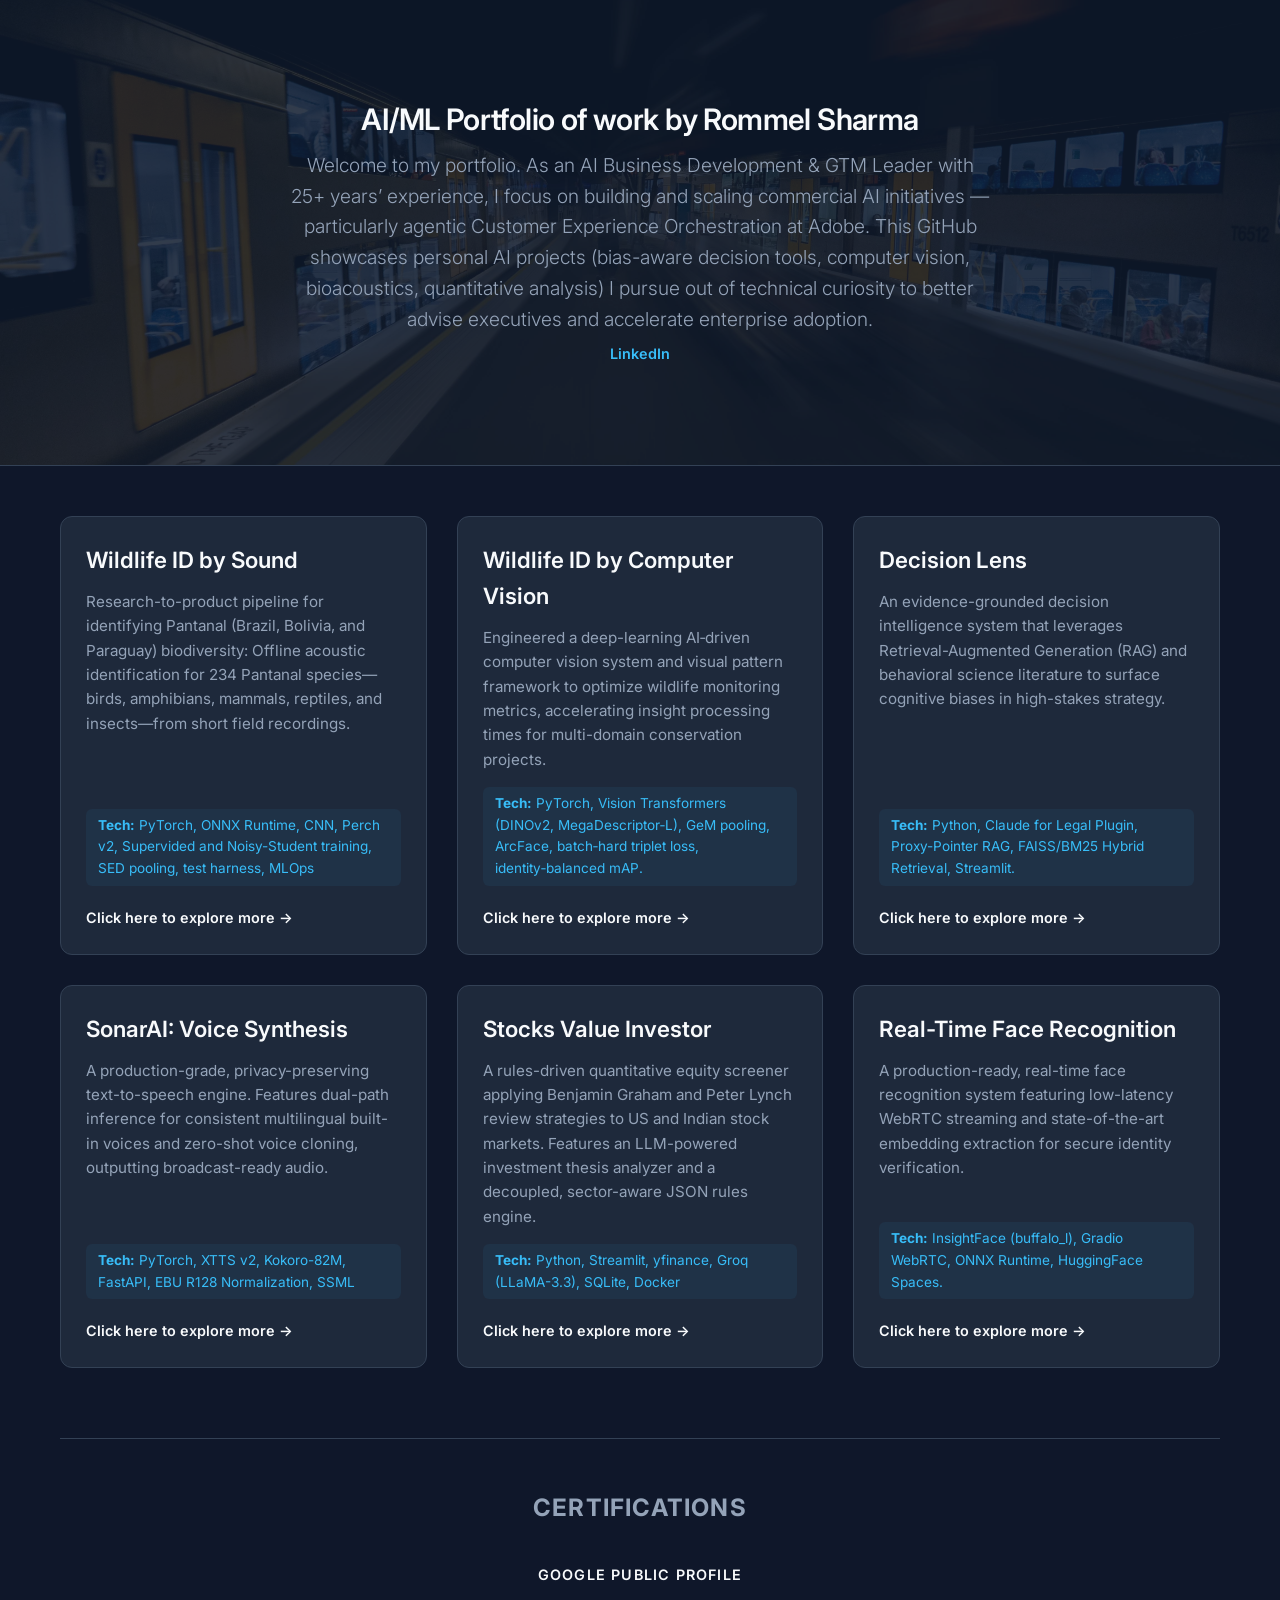
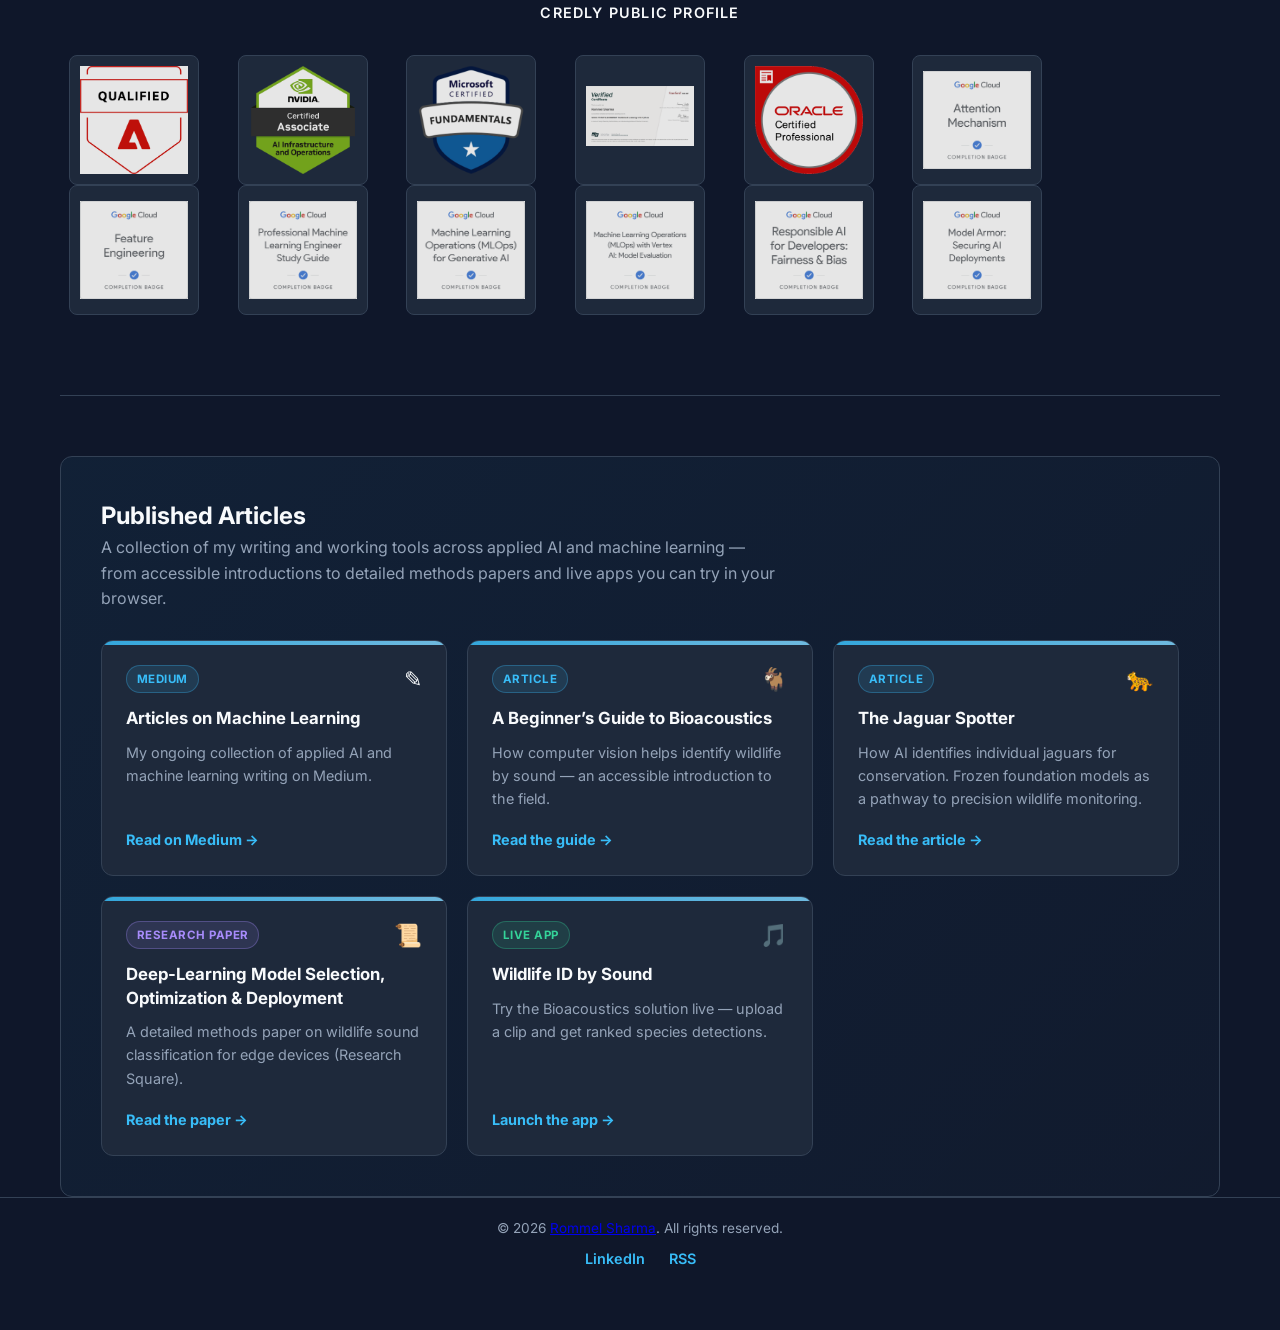
==== index.html @ f83085a7 "updated metadata" ====
<!DOCTYPE html>
<html lang="en">

<head>
    <meta charset="UTF-8">
    <meta name="viewport" content="width=device-width, initial-scale=1.0">
    <title>Rommel Sharma - Applied AI Portfolio</title>
    <link rel="stylesheet" href="css/style.css">
    <link href="https://fonts.googleapis.com/css2?family=Inter:wght@300;400;600;700&display=swap" rel="stylesheet">
    <meta name="description" content="Applied AI portfolio by Rommel Sharma — bio-acoustics, computer vision, voice synthesis, quantitative finance, and MLOps projects. Sydney, Australia.">
    <meta name="keywords" content="Rommel Sharma, Rommel Sharma Sydney, Machine Learning Leader APAC, Applied AI, Generative AI Portfolio, MLOps, Data Science Portfolio, Digital Marketing AI Sales">
    <meta name="author" content="Rommel Sharma">
    <meta name="geo.region" content="AU-NSW">
    <meta name="geo.placename" content="Sydney">
    <meta name="geo.position" content="-33.8688;151.2093">
    <meta name="ICBM" content="-33.8688, 151.2093">
    <link rel="canonical" href="https://rommelsharma.github.io/">
    <link rel="alternate" type="application/rss+xml" title="Rommel Sharma — Applied AI Articles" href="https://rommelsharma.github.io/feed.xml">
    <link rel="author" href="https://rommelsharma.github.io/">
    <link rel="sitemap" type="application/xml" title="Sitemap" href="https://rommelsharma.github.io/sitemap.xml">
    <meta property="og:title" content="Rommel Sharma — Applied AI Portfolio">
    <meta property="og:description" content="Technical articles and applied ML projects by Rommel Sharma — bio-acoustics, computer vision, voice synthesis, quantitative finance, and MLOps. Sydney, Australia.">
    <meta property="og:type" content="website">
    <meta property="og:url" content="https://rommelsharma.github.io/">
    <meta property="og:site_name" content="Rommel Sharma — Applied AI Portfolio">
    <meta property="og:image" content="https://rommelsharma.github.io/assets/images/train.jpg">
    <meta name="twitter:card" content="summary_large_image">
    <meta name="twitter:title" content="Rommel Sharma — Applied AI Portfolio">
    <meta name="twitter:description" content="Technical articles and applied ML projects by Rommel Sharma. Sydney, Australia.">
    <meta name="twitter:image" content="https://rommelsharma.github.io/assets/images/train.jpg">
    <script type="application/ld+json">
    {
        "@context": "https://schema.org",
        "@graph": [
            {
                "@type": "Person",
                "@id": "https://rommelsharma.github.io/#person",
                "name": "Rommel Sharma",
                "url": "https://rommelsharma.github.io/",
                "jobTitle": "Senior AI Leader & Enterprise Architect",
                "description": "Senior AI business development and go-to-market leader with 25+ years' experience, focused on building and scaling commercial AI initiatives — particularly agentic customer experience orchestration at Adobe.",
                "worksFor": {
                    "@type": "Organization",
                    "name": "Adobe",
                    "url": "https://www.adobe.com/"
                },
                "knowsAbout": [
                    "Applied Machine Learning",
                    "Generative AI",
                    "MLOps",
                    "Computer Vision",
                    "Bio-Acoustics",
                    "Voice Synthesis",
                    "Retrieval-Augmented Generation",
                    "Quantitative Finance"
                ],
                "address": {
                    "@type": "PostalAddress",
                    "addressLocality": "Sydney",
                    "addressRegion": "NSW",
                    "addressCountry": "Australia"
                },
                "sameAs": [
                    "https://www.linkedin.com/in/rommelsharma",
                    "https://github.com/rommelsharma",
                    "https://medium.com/@rommelsharma",
                    "https://orcid.org/0009-0005-6819-6219",
                    "https://www.skills.google/public_profiles/a8728b82-b98c-4e37-a9f4-f9b77782fb30"
                ]
            },
            {
                "@type": "WebSite",
                "@id": "https://rommelsharma.github.io/#website",
                "url": "https://rommelsharma.github.io/",
                "name": "Rommel Sharma — Applied AI Portfolio",
                "description": "Applied machine learning portfolio and technical articles by Rommel Sharma.",
                "author": { "@id": "https://rommelsharma.github.io/#person" },
                "publisher": { "@id": "https://rommelsharma.github.io/#person" }
            },
            {
                "@type": "CollectionPage",
                "@id": "https://rommelsharma.github.io/#webpage",
                "url": "https://rommelsharma.github.io/",
                "name": "Rommel Sharma — Applied AI Portfolio",
                "description": "Index of technical articles and projects authored by Rommel Sharma.",
                "author": { "@id": "https://rommelsharma.github.io/#person" },
                "about": { "@id": "https://rommelsharma.github.io/#person" },
                "mainEntity": { "@id": "https://rommelsharma.github.io/#person" },
                "isPartOf": { "@id": "https://rommelsharma.github.io/#website" },
                "hasPart": [
                    { "@type": "Article", "url": "https://rommelsharma.github.io/projects/bio-acoustics.html", "author": { "@id": "https://rommelsharma.github.io/#person" } },
                    { "@type": "Article", "url": "https://rommelsharma.github.io/projects/jaguar-identification.html", "author": { "@id": "https://rommelsharma.github.io/#person" } },
                    { "@type": "Article", "url": "https://rommelsharma.github.io/projects/decision-lens.html", "author": { "@id": "https://rommelsharma.github.io/#person" } },
                    { "@type": "Article", "url": "https://rommelsharma.github.io/projects/voice-synthesis.html", "author": { "@id": "https://rommelsharma.github.io/#person" } },
                    { "@type": "Article", "url": "https://rommelsharma.github.io/projects/market-analysis.html", "author": { "@id": "https://rommelsharma.github.io/#person" } },
                    { "@type": "Article", "url": "https://rommelsharma.github.io/projects/facial-recognition.html", "author": { "@id": "https://rommelsharma.github.io/#person" } }
                ]
            }
        ]
    }
    </script>
</head>

<body>
    <header class="hero">
        <div class="container">
            <h2 class="name">AI/ML Portfolio of work by Rommel Sharma</h2>
            <p class="tagline">Welcome to my portfolio. As an AI Business Development & GTM Leader with 25+ years’ experience, I focus on building and scaling commercial AI initiatives — particularly agentic Customer Experience Orchestration at Adobe. This GitHub showcases personal AI projects (bias-aware decision tools, computer vision, bioacoustics, quantitative analysis) I pursue out of technical curiosity to better advise executives and accelerate enterprise adoption.</p>
            <p class="author-links">
                <a href="https://www.linkedin.com/in/rommelsharma" rel="me">LinkedIn</a>
                <!-- <a href="feed.xml">RSS Feed</a> -->
            </p>
        </div>
    </header>
    <main class="container">
        <section class="project-grid">
            <div class="project-card">
                <div class="card-content">
                    <h2 class="project-title">Wildlife ID by Sound</h2>
                    <p class="project-description">
                        Research-to-product pipeline for identifying Pantanal (Brazil, Bolivia, and Paraguay) biodiversity:
                        Offline acoustic identification for 234 Pantanal species—birds, amphibians, mammals, reptiles, and insects—from short field recordings.
                    </p>
                    <p class="tech-stack">
                        <strong>Tech:</strong> PyTorch, ONNX Runtime, CNN, Perch v2, Supervided and Noisy-Student training, SED pooling, test harness, MLOps
                    </p>
                    <a href="projects/bio-acoustics.html" class="explore-link">
                        Click here to explore more →
                    </a>
                </div>
            </div>
            <div class="project-card">
                <div class="card-content">
                    <h2 class="project-title">Wildlife ID by Computer Vision</h2>
                    <p class="project-description">
                        Engineered a deep-learning AI‑driven computer vision system and visual pattern framework to optimize
                        wildlife monitoring metrics, accelerating insight processing times for multi-domain conservation
                        projects.
                    </p>
                    <p class="tech-stack">
                        <strong>Tech:</strong> PyTorch, Vision Transformers (DINOv2, MegaDescriptor‑L), GeM pooling,
                        ArcFace, batch‑hard triplet loss, identity‑balanced mAP.
                    </p>
                    <a href="projects/jaguar-identification.html" class="explore-link">
                        Click here to explore more →
                    </a>
                </div>
            </div>
            <div class="project-card">
                <div class="card-content">
                    <h2 class="project-title">Decision Lens</h2>
                    <p class="project-description">
                        An evidence-grounded decision intelligence system that leverages Retrieval-Augmented Generation
                        (RAG) and behavioral science literature to surface cognitive biases in high-stakes strategy.
                    </p>
                    <p class="tech-stack">
                        <strong>Tech:</strong> Python, Claude for Legal Plugin, Proxy-Pointer RAG, FAISS/BM25 Hybrid
                        Retrieval, Streamlit.
                    </p>
                    <a href="projects/decision-lens.html" class="explore-link">
                        Click here to explore more →
                    </a>
                </div>
            </div>
            <div class="project-card">
                <div class="card-content">
                    <h2 class="project-title">SonarAI: Voice Synthesis</h2>
                    <p class="project-description">
                        A production-grade, privacy-preserving text-to-speech engine. Features dual-path inference for
                        consistent multilingual built-in voices and zero-shot voice cloning, outputting broadcast-ready
                        audio.
                    </p>
                    <p class="tech-stack">
                        <strong>Tech:</strong> PyTorch, XTTS v2, Kokoro-82M, FastAPI, EBU R128 Normalization, SSML
                    </p>
                    <a href="projects/voice-synthesis.html" class="explore-link">
                        Click here to explore more →
                    </a>
                </div>
            </div>
            <div class="project-card">
                <div class="card-content">
                    <h2 class="project-title">Stocks Value Investor</h2>
                    <p class="project-description">
                        A rules-driven quantitative equity screener applying Benjamin Graham and Peter Lynch review
                        strategies to US and Indian stock markets. Features an LLM-powered investment thesis analyzer and a
                        decoupled, sector-aware JSON rules engine.
                    </p>
                    <p class="tech-stack">
                        <strong>Tech:</strong> Python, Streamlit, yfinance, Groq (LLaMA-3.3), SQLite, Docker
                    </p>
                    <a href="projects/market-analysis.html" class="explore-link">
                        Click here to explore more →
                    </a>
                </div>
            </div>
            <div class="project-card">
                <div class="card-content">
                    <h2 class="project-title">Real-Time Face Recognition</h2>
                    <p class="project-description">
                        A production-ready, real-time face recognition system featuring low-latency WebRTC streaming and
                        state-of-the-art embedding extraction for secure identity verification.
                    </p>
                    <p class="tech-stack">
                        <strong>Tech:</strong> InsightFace (buffalo_l), Gradio WebRTC, ONNX Runtime, HuggingFace Spaces.
                    </p>
                    <a href="projects/facial-recognition.html" class="explore-link">Click here to explore more →</a>
                </div>
            </div>
        </section>
        <hr class="section-divider">
        <section class="certifications-section">
            <h3 class="section-title">Certifications</h3>
            <div class="section-title">
                <div>
                    <a href="https://www.skills.google/public_profiles/a8728b82-b98c-4e37-a9f4-f9b77782fb30" class="explore-link" target="_blank" rel="noopener noreferrer">Google Public Profile</a>
                </div>
                <div>
                    <a href="https://www.skills.google/public_profiles/a8728b82-b98c-4e37-a9f4-f9b77782fb30" class="explore-link" target="_blank" rel="noopener noreferrer">Credly Public Profile</a>
                </div>
            </div>
            <div class="cert-grid">
                <div class="cert-box"><img src="assets/images/cert-logo7.png" alt="Adobe Qualified – Adobe Experience Platform"></div>
                <div class="cert-box"><img src="assets/images/cert-logo8.png" alt="NVIDIA-Certified Associate: AI Infrastructure and Operations"></div>
                <div class="cert-box"><img src="assets/images/cert-logo9.png" alt="Microsoft Certified: Azure Fundamentals">
                </div>
                <div class="cert-box"><a href="https://courses.edx.org/certificates/b168a3cf5d054422b0c7f30a3d06c0b8" target="_blank" rel="noopener noreferrer"><img src="assets/images/cert-logo10.png" alt="Statistical Learning with Python"></a>
                </div>
                <div class="cert-box"><img src="assets/images/cert-logo11.png" alt="Oracle Certified Professional, Java SE 6 Programmer"></div>
                <div class="cert-box"><img src="assets/images/cert-logo12.png" alt="Attention Mechanism"></div>
            </div>
            <div class="cert-grid">
                <div class="cert-box"><img src="assets/images/cert-logo1.png" alt="Google Cloud Feature Engineering"></div>
                <div class="cert-box"><img src="assets/images/cert-logo2.png" alt="Professional Machine Learning Engineer">
                </div>
                <div class="cert-box"><img src="assets/images/cert-logo3.png" alt="MLOps For Generative AI"></div>
                <div class="cert-box"><img src="assets/images/cert-logo4.png" alt="Machine Learning Operations (MLOps) with Vertex AI: Model Evaluation"></div>
                <div class="cert-box"><img src="assets/images/cert-logo5.png" alt="Responsible AI for Developers: Fairness & Bias"></div>
                <div class="cert-box"><img src="assets/images/cert-logo6.png" alt="Model Armor: Securing AI Deployments">
                </div>
            </div>
        </section>
        <hr class="section-divider">
        <section class="publications-section">
            <h2>Published Articles</h2>
            <p class="publications-intro">
                A collection of my writing and working tools across applied AI and machine learning — from accessible
                introductions to detailed methods papers and live apps you can try in your browser.
            </p>
            <div class="publications-grid">
                <a href="https://medium.com/@rommelsharma" class="pub-card" target="_blank" rel="noopener noreferrer">
                    <div class="pub-card-top">
                        <span class="pub-badge">Medium</span>
                        <span class="pub-icon" aria-hidden="true">&#9998;</span>
                    </div>
                    <h3>Articles on Machine Learning</h3>
                    <p>My ongoing collection of applied AI and machine learning writing on Medium.</p>
                    <span class="pub-link">Read on Medium &rarr;</span>
                </a>
                <a href="https://medium.com/@rommelsharma/a-beginners-guide-to-bioacoustics-how-computer-vision-helps-identify-wildlife-by-sound-c517983547d4" class="pub-card" target="_blank" rel="noopener noreferrer">
                    <div class="pub-card-top">
                        <span class="pub-badge">Article</span>
                        <span class="pub-icon" aria-hidden="true">&#128016;</span>
                    </div>
                    <h3>A Beginner&rsquo;s Guide to Bioacoustics</h3>
                    <p>How computer vision helps identify wildlife by sound — an accessible introduction to the field.</p>
                    <span class="pub-link">Read the guide &rarr;</span>
                </a>
                <a href="https://medium.com/ai-in-plain-english/the-jaguar-spotter-how-ai-tells-one-big-cat-from-another-2764d19ddd5a" class="pub-card" target="_blank" rel="noopener noreferrer">
                    <div class="pub-card-top">
                        <span class="pub-badge">Article</span>
                        <span class="pub-icon" aria-hidden="true">🐆</span>
                    </div>
                    <h3>The Jaguar Spotter</h3>
                    <p>How AI identifies individual jaguars for conservation. Frozen foundation models as a pathway to precision wildlife monitoring.</p>
                    <span class="pub-link">Read the article &rarr;</span>
                </a>
                <a href="https://www.researchsquare.com/article/rs-10188304/v1" class="pub-card" target="_blank" rel="noopener noreferrer">
                    <div class="pub-card-top">
                        <span class="pub-badge pub-badge-paper">Research Paper</span>
                        <span class="pub-icon" aria-hidden="true">&#128220;</span>
                    </div>
                    <h3>Deep-Learning Model Selection, Optimization &amp; Deployment</h3>
                    <p>A detailed methods paper on wildlife sound classification for edge devices (Research Square).</p>
                    <span class="pub-link">Read the paper &rarr;</span>
                </a>
                <a href="https://huggingface.co/spaces/rommelsharma/wildlife-id-by-sound" class="pub-card" target="_blank" rel="noopener noreferrer">
                    <div class="pub-card-top">
                        <span class="pub-badge pub-badge-app">Live App</span>
                        <span class="pub-icon" aria-hidden="true">&#127925;</span>
                    </div>
                    <h3>Wildlife ID by Sound</h3>
                    <p>Try the Bioacoustics solution live — upload a clip and get ranked species detections.</p>
                    <span class="pub-link">Launch the app &rarr;</span>
                </a>
            </div>
        </section>
    </main>
    <footer>
        <p>&copy; 2026 <a href="https://rommelsharma.github.io/">Rommel Sharma</a>. All rights reserved.</p>
        <p class="author-links">
            <a href="https://www.linkedin.com/in/rommelsharma" rel="me">LinkedIn</a>
            <a href="feed.xml">RSS</a>
        </p>
    </footer>
</body>

</html>
---- css/style.css ----
:root {
    --bg-color: #0f172a;
    --card-bg: #1e293b;
    --text-main: #f8fafc;
    --text-muted: #94a3b8;
    --accent: #38bdf8;
    --accent-hover: #7dd3fc;
    --border-color: #334155;
}

* {
    box-sizing: border-box;
    margin: 0;
    padding: 0;
}

body {
    background-color: var(--bg-color);
    color: var(--text-main);
    font-family: 'Inter', sans-serif;
    line-height: 1.6;
    padding-bottom: 40px;
}

.container {
    max-width: 1200px;
    margin: 0 auto;
    padding: 0 20px;
}

/* Hero Header */
.hero {
    position: relative;
    padding: 100px 0; /* Adjust height as needed */
    text-align: center;
    border-bottom: 1px solid var(--border-color);
    
    /* Background Image Setup */
    background-image: url('../assets/images/train.jpg'); /* Ensure correct path */
    background-size: cover;
    background-position: center;
    background-repeat: no-repeat;
}

/* Dark Overlay Layer for Text Readability */
.hero::before {
    content: "";
    position: absolute;
    top: 0;
    left: 0;
    width: 100%;
    height: 100%;
    background: rgba(15, 27, 45, 0.85); /* Dark shade with 85% opacity */
    z-index: 1;
}

/* Ensure container text stays on top of the overlay */
.hero .container {
    position: relative;
    z-index: 2;
}

.hero .name {
    font-size: 1.85rem;
    font-weight: 600;
    letter-spacing: -0.02em;
    line-height: 1.35;
    max-width: 720px;
    margin: 0 auto 10px;
    color: var(--text-main);
}

.hero .tagline {
    font-size: 1.2rem;
    color: var(--text-muted);
    max-width: 700px;
    margin: 0 auto;
    font-weight: 300;
}



/* Project Page Hero */
.project-hero {
    position: relative;
    padding: 80px 0;
    text-align: center;
    border-bottom: 1px solid var(--border-color);
    background-size: cover;
    background-position: center;
    background-repeat: no-repeat;
    /* We will inject the unique image via inline style on each page */
}

/* Dark Overlay for Readability */
.project-hero::before {
    content: "";
    position: absolute;
    top: 0;
    left: 0;
    width: 100%;
    height: 100%;
    background: rgba(15, 23, 42, 0.85); 
    z-index: 1;
}

.project-hero .container {
    position: relative;
    z-index: 2;
}

.project-hero .project-hero-centered,
.hero .project-hero-centered {
    text-align: center;
}

.project-hero .project-hero-centered .meta-strip,
.project-hero .project-hero-centered .tech-pill-box,
.hero .project-hero-centered .meta-strip,
.hero .project-hero-centered .tech-pill-box {
    justify-content: center;
}

/* Project Detail Pages */
.article-body {
    max-width: 850px;
    margin: 40px auto;
    padding: 0 20px;
    color: var(--text-main);
}

.project-hero h1,
.hero h1:not(.name) {
    font-size: 2.4rem;
    font-weight: 700;
    margin-bottom: 10px;
    color: var(--text-main);
    letter-spacing: -0.03em;
    line-height: 1.2;
}

.article-body h2 {
    font-size: 1.5rem;
    color: var(--accent);
    margin-top: 40px;
    margin-bottom: 15px;
    border-bottom: 1px solid var(--border-color);
    padding-bottom: 8px;
}

.article-body h3 {
    font-size: 1.15rem;
    color: var(--text-main);
    margin-top: 25px;
    margin-bottom: 10px;
}

.article-body p {
    color: var(--text-muted);
    margin-bottom: 20px;
    font-size: 1.05rem;
    line-height: 1.7;
}

.article-body ul,
.article-body ol {
    margin-left: 20px;
    margin-bottom: 20px;
    color: var(--text-muted);
}

.article-body li {
    margin-bottom: 8px;
    font-size: 1rem;
    line-height: 1.6;
}

.article-body code {
    background: rgba(255, 255, 255, 0.08);
    padding: 2px 6px;
    border-radius: 4px;
    font-family: monospace;
    font-size: 0.9rem;
    color: #f43f5e;
}

.back-btn {
    color: var(--accent);
    text-decoration: none;
    font-weight: 600;
    display: inline-flex;
    align-items: center;
    margin-bottom: 30px;
}

.back-btn:hover {
    color: var(--accent-hover);
    text-decoration: underline;
}

.meta-strip {
    display: flex;
    flex-wrap: wrap;
    gap: 15px;
    margin-bottom: 30px;
    font-size: 0.85rem;
    color: var(--text-muted);
    border-bottom: 1px solid var(--border-color);
    padding-bottom: 15px;
}

.meta-item strong {
    color: var(--text-main);
}

.tech-pill-box {
    display: flex;
    flex-wrap: wrap;
    gap: 8px;
    margin-top: 10px;
    margin-bottom: 25px;
}

.tech-pill {
    background: rgba(56, 189, 248, 0.1);
    border: 1px solid rgba(56, 189, 248, 0.2);
    color: var(--accent);
    padding: 4px 12px;
    border-radius: 20px;
    font-size: 0.8rem;
    font-weight: 600;
}

.highlight-box {
    background: var(--card-bg);
    border-left: 4px solid var(--accent);
    padding: 20px;
    border-radius: 0 8px 8px 0;
    margin: 25px 0;
}

.highlight-box p {
    margin-bottom: 0;
    font-size: 0.95rem;
}

.lesson-summary p {
    color: var(--text-main);
    font-size: 1rem;
    line-height: 1.75;
}

.lesson-list {
    list-style: none;
    margin-left: 0;
    counter-reset: lesson-counter;
}

.lesson-list > li {
    counter-increment: lesson-counter;
    background: rgba(30, 41, 59, 0.65);
    border: 1px solid var(--border-color);
    border-radius: 12px;
    padding: 20px 22px 18px 64px;
    margin-bottom: 18px;
    position: relative;
}

.lesson-list > li::before {
    content: counter(lesson-counter);
    position: absolute;
    left: 20px;
    top: 20px;
    width: 30px;
    height: 30px;
    border-radius: 999px;
    background: rgba(56, 189, 248, 0.12);
    border: 1px solid rgba(56, 189, 248, 0.3);
    color: var(--accent);
    display: flex;
    align-items: center;
    justify-content: center;
    font-weight: 700;
    font-size: 0.9rem;
}

.lesson-list h3,
.concept-card h3 {
    color: var(--text-main);
    font-size: 1.08rem;
    font-weight: 700;
    margin: 0 0 8px;
}

.lesson-list p,
.concept-card p,
.concept-card li {
    color: var(--text-muted);
    font-size: 0.98rem;
    line-height: 1.7;
}

.lesson-list p,
.concept-card p {
    margin-bottom: 0;
}

.section-intro {
    margin-bottom: 20px;
}

.concept-grid {
    display: grid;
    grid-template-columns: 1fr;
    gap: 18px;
}

.concept-card {
    background: rgba(30, 41, 59, 0.65);
    border: 1px solid var(--border-color);
    border-radius: 12px;
    padding: 20px 22px;
}

.concept-card ul,
.concept-card ol {
    margin: 12px 0 12px 22px;
}

.concept-card li {
    margin-bottom: 8px;
    padding-left: 2px;
}

.concept-card strong {
    color: var(--text-main);
}

.concept-card .analogy {
    margin-top: 14px;
    padding-left: 14px;
    border-left: 3px solid var(--accent);
    color: var(--text-main);
}

.example-tag {
    background: #334155;
    color: #f8fafc;
    font-size: 0.75rem;
    font-weight: 700;
    padding: 2px 6px;
    border-radius: 4px;
    text-transform: uppercase;
    margin-right: 5px;
    vertical-align: middle;
}

.regulatory-box {
    background: rgba(244, 63, 94, 0.05);
    border-left: 4px solid #f43f5e;
    padding: 20px;
    border-radius: 0 8px 8px 0;
    margin: 25px 0;
}

.regulatory-box p {
    margin-bottom: 0;
    font-size: 0.95rem;
    color: #fecdd3;
}


/* Project Cards Layout */
.project-grid {
    display: grid;
    grid-template-columns: repeat(auto-fit, minmax(350px, 1fr));
    gap: 30px;
    padding: 50px 0;
}

.project-card {
    background-color: var(--card-bg);
    border: 1px solid var(--border-color);
    border-radius: 12px;
    overflow: hidden;
    transition: transform 0.2s ease, box-shadow 0.2s ease;
    display: flex;
    flex-direction: column;
}

.project-card:hover {
    transform: translateY(-4px);
    box-shadow: 0 10px 20px rgba(0, 0, 0, 0.3);
    border-color: var(--accent);
}

.card-content {
    padding: 25px;
    display: flex;
    flex-direction: column;
    height: 100%;
}

.project-title {
    font-size: 1.4rem;
    margin-bottom: 12px;
    font-weight: 600;
}

.project-description {
    color: var(--text-muted);
    font-size: 0.95rem;
    margin-bottom: 15px;
    flex-grow: 1;
}

.project-image {
    max-width: 100%;
    height: auto;
    display: block;
    margin: 1.5rem 0;
}

.tech-stack {
    font-size: 0.85rem;
    color: var(--accent);
    margin-bottom: 20px;
    background-color: rgba(56, 189, 248, 0.06);
    padding: 6px 12px;
    border-radius: 6px;
    display: inline-block;
}

.explore-link {
    color: var(--text-main);
    text-decoration: none;
    font-weight: 600;
    font-size: 0.9rem;
    transition: color 0.2s;
    margin-top: auto;
}

.explore-link:hover {
    color: var(--accent-hover);
    text-decoration: underline;
}

/* Dividers */
.section-divider {
    border: 0;
    height: 1px;
    background: var(--border-color);
    margin: 20px 0 50px 0;
}

/* Certifications Layout */
.certifications-section {
    padding-bottom: 60px;
}

.section-title {
    font-size: 1.5rem;
    margin-bottom: 25px;
    text-align: center;
    text-transform: uppercase;
    letter-spacing: 0.05em;
    color: var(--text-muted);
}

.cert-grid {
    display: grid;
    grid-template-columns: repeat(auto-fill, minmax(130px, 1fr));
    gap: 20px;
    justify-items: center;
}

.cert-box {
    background-color: var(--card-bg);
    border: 1px solid var(--border-color);
    width: 130px;
    height: 130px;
    border-radius: 8px;
    display: flex;
    align-items: center;
    justify-content: center;
    padding: 10px;
}

.cert-box img {
    max-width: 100%;
    max-height: 100%;
    object-fit: contain;
    filter: grayscale(20%) brightness(90%);
}

footer {
    text-align: center;
    padding: 20px;
    color: var(--text-muted);
    font-size: 0.85rem;
    border-top: 1px solid var(--border-color);
}

/* Model Card tables (project pages) */
.model-card-section {
    margin: 2rem 0;
}

.model-card-section h3 {
    font-size: 1.15rem;
    margin: 1.75rem 0 0.75rem;
    color: var(--text-main);
}

.model-card-note {
    color: var(--text-muted);
    font-size: 0.9rem;
    margin-top: 0.75rem;
}

.table-wrap {
    overflow-x: auto;
    margin: 0.75rem 0 1.25rem;
    border: 1px solid var(--border-color);
    border-radius: 8px;
    background: var(--card-bg);
}

.model-card-table {
    width: 100%;
    border-collapse: collapse;
    font-size: 0.9rem;
}

.model-card-table th,
.model-card-table td {
    padding: 0.65rem 0.85rem;
    text-align: left;
    border-bottom: 1px solid var(--border-color);
    vertical-align: top;
}

.model-card-table th {
    background: rgba(56, 189, 248, 0.08);
    color: var(--text-main);
    font-weight: 600;
    white-space: nowrap;
}

.model-card-table tbody tr:last-child td {
    border-bottom: none;
}

.model-card-table td:nth-child(n+3) {
    font-variant-numeric: tabular-nums;
}

.model-card-table code {
    font-size: 0.82em;
}

.champion-callout {
    background: rgba(56, 189, 248, 0.08);
    border: 1px solid rgba(56, 189, 248, 0.25);
    border-radius: 12px;
    padding: 22px 24px;
    margin: 24px 0;
}

.champion-callout h3 {
    margin-top: 0;
    color: var(--accent);
    font-size: 1.15rem;
}

.champion-callout p:last-child {
    margin-bottom: 0;
}

.champion-callout strong {
    color: var(--text-main);
}

.lesson-accent {
    border-left-color: #e07b39;
}

.lesson-accent h3 {
    color: #e07b39;
    margin-top: 0;
}

.lesson-accent ol {
    margin: 0.8rem 0 0 1.2rem;
    padding: 0;
    line-height: 1.9;
}

.connect-section {
    margin-top: 60px;
    padding: 40px;
    background-color: var(--card-bg);
    border-radius: 12px;
    border: 1px solid var(--border-color);
}

.btn-primary {
    display: inline-block;
    background-color: var(--accent);
    color: var(--bg-color);
    padding: 12px 24px;
    border-radius: 6px;
    text-decoration: none;
    font-weight: 700;
    margin-top: 10px;
}

.btn-primary:hover {
    background-color: var(--accent-hover);
    color: var(--bg-color);
}

.article-footer {
    margin-top: 60px;
    padding: 20px;
    text-align: center;
    color: var(--text-muted);
    font-size: 0.9rem;
    border-top: 1px solid var(--border-color);
}

.pipeline-list {
    margin-left: 20px;
    color: var(--text-muted);
}

.pipeline-list li {
    margin-bottom: 10px;
    line-height: 1.65;
}

.author-links {
    text-align: center;
    margin-top: 8px;
    font-size: 0.9rem;
    color: var(--text-muted);
}

.author-links a {
    color: var(--accent);
    text-decoration: none;
    font-weight: 600;
    margin: 0 10px;
}

.author-links a:hover {
    text-decoration: underline;
}

/* Published Articles */
.publications-section {
    margin-top: 60px;
    padding: 40px;
    background: linear-gradient(135deg, rgba(56, 189, 248, 0.06), rgba(125, 211, 252, 0.02));
    border: 1px solid var(--border-color);
    border-radius: 12px;
}

.publications-section h2 {
    margin-top: 0;
}

.publications-intro {
    color: var(--text-muted);
    margin-bottom: 28px;
    max-width: 68ch;
}

.publications-grid {
    display: grid;
    grid-template-columns: repeat(auto-fit, minmax(280px, 1fr));
    gap: 20px;
}

.pub-card {
    position: relative;
    display: flex;
    flex-direction: column;
    background-color: var(--card-bg);
    border: 1px solid var(--border-color);
    border-radius: 12px;
    padding: 24px;
    text-decoration: none;
    color: var(--text-main);
    transition: transform 0.2s ease, border-color 0.2s ease, box-shadow 0.2s ease;
    overflow: hidden;
}

.pub-card::before {
    content: "";
    position: absolute;
    top: 0;
    left: 0;
    width: 100%;
    height: 4px;
    background: linear-gradient(90deg, var(--accent), var(--accent-hover));
    opacity: 0.85;
}

.pub-card:hover {
    transform: translateY(-4px);
    border-color: var(--accent);
    box-shadow: 0 12px 30px rgba(2, 8, 23, 0.55);
}

.pub-card-top {
    display: flex;
    align-items: center;
    justify-content: space-between;
    gap: 12px;
    margin-bottom: 14px;
}

.pub-badge {
    display: inline-block;
    font-size: 0.72rem;
    font-weight: 700;
    letter-spacing: 0.04em;
    text-transform: uppercase;
    padding: 4px 10px;
    border-radius: 999px;
    background: rgba(56, 189, 248, 0.12);
    color: var(--accent);
    border: 1px solid rgba(56, 189, 248, 0.3);
}

.pub-badge.pub-badge-app {
    background: rgba(52, 211, 153, 0.12);
    color: #34d399;
    border-color: rgba(52, 211, 153, 0.3);
}

.pub-badge.pub-badge-paper {
    background: rgba(167, 139, 250, 0.12);
    color: #a78bfa;
    border-color: rgba(167, 139, 250, 0.3);
}

.pub-icon {
    font-size: 1.4rem;
    line-height: 1;
    flex-shrink: 0;
}

.pub-card h3 {
    font-size: 1.05rem;
    line-height: 1.4;
    margin: 0 0 10px;
    color: var(--text-main);
}

.pub-card p {
    font-size: 0.9rem;
    color: var(--text-muted);
    margin: 0 0 18px;
    flex-grow: 1;
}

.pub-card .pub-link {
    font-size: 0.9rem;
    font-weight: 700;
    color: var(--accent);
}

.pub-card:hover .pub-link {
    color: var(--accent-hover);
}
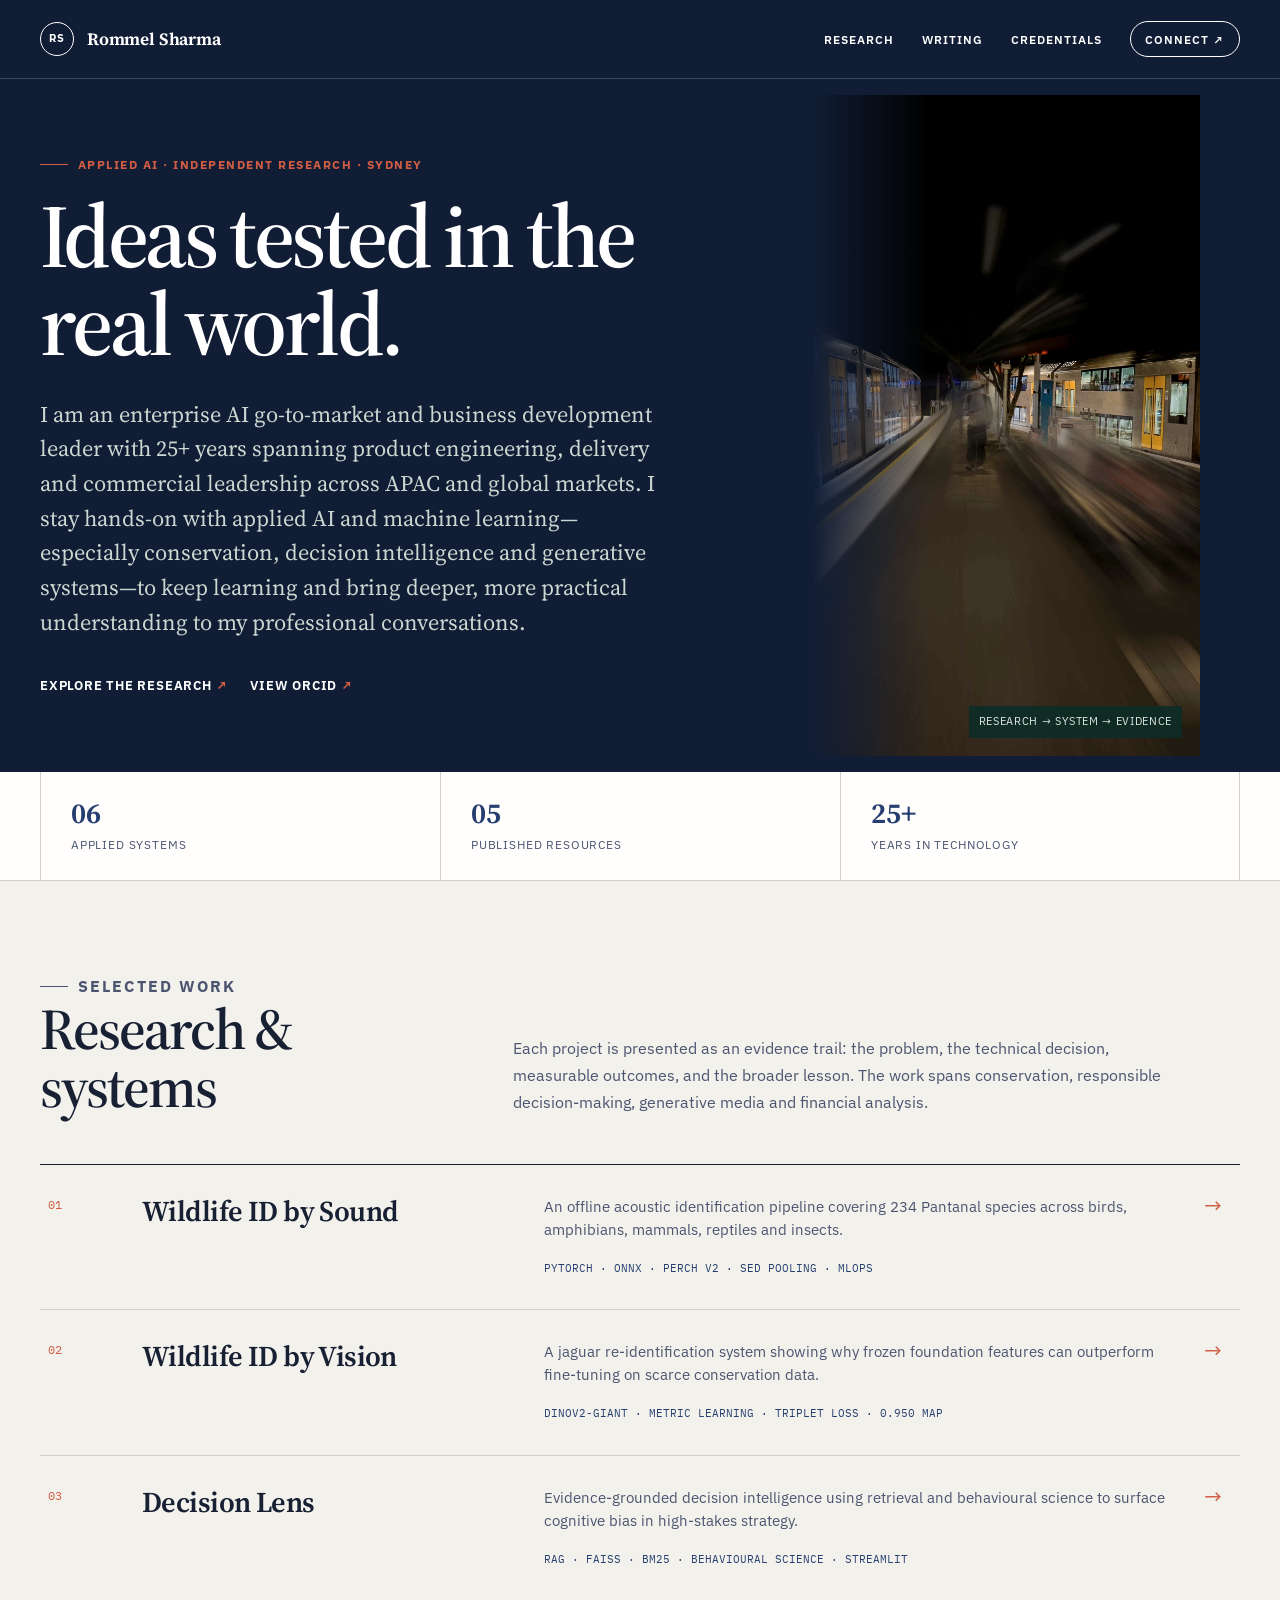
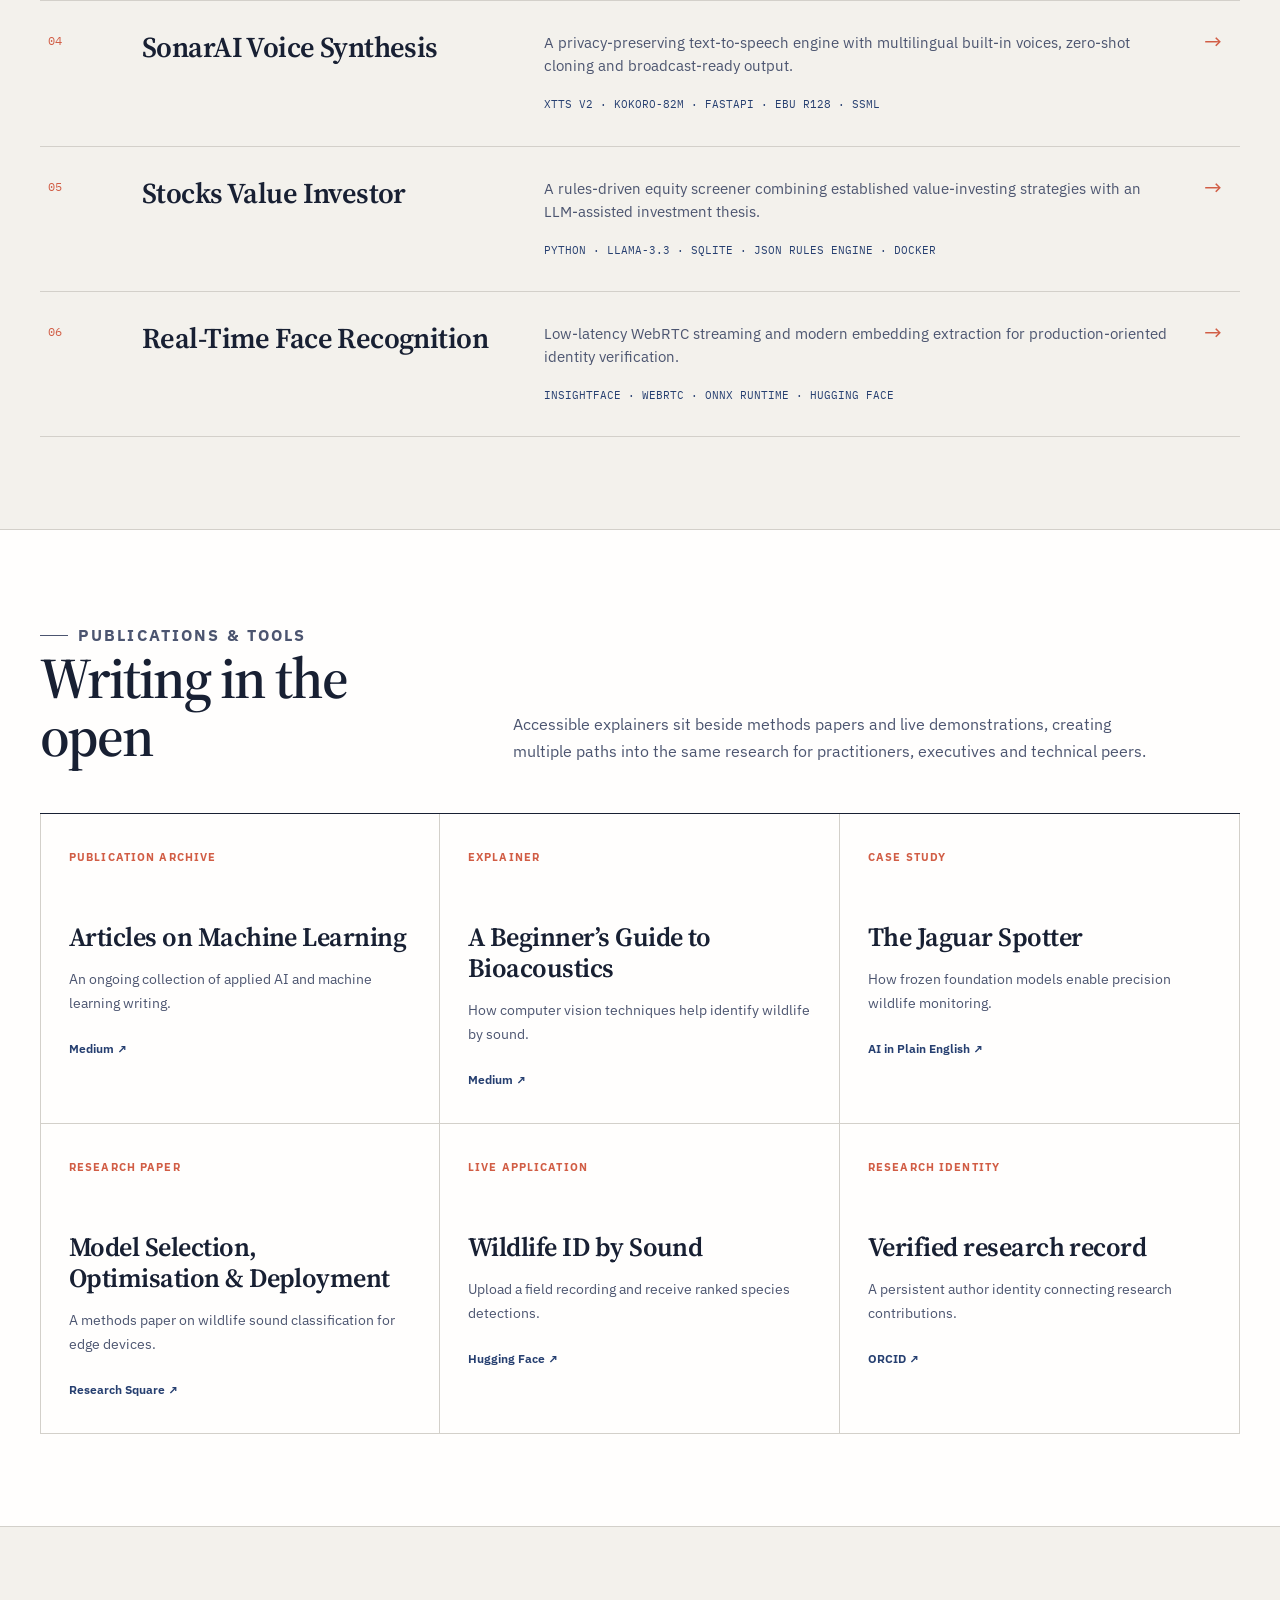
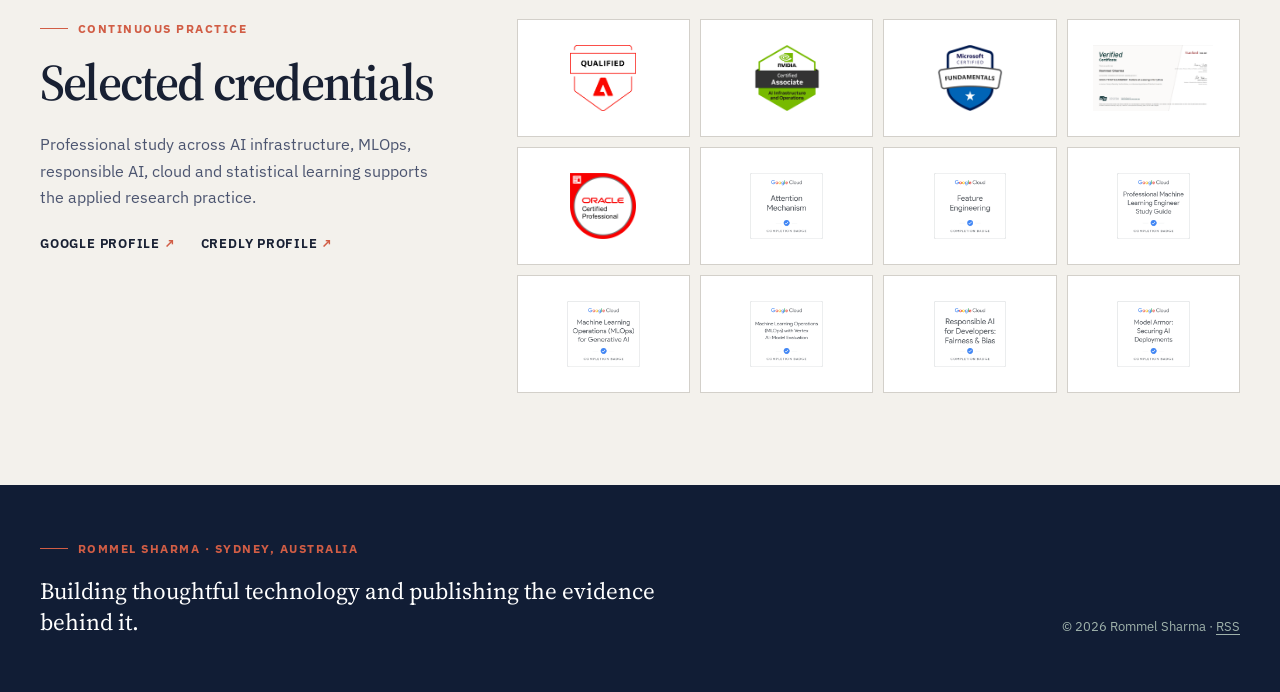
==== commit 6d0c5fcd: "New UX for ease of navigation" ====
--- a/index.html
+++ b/index.html
@@ -1,14 +1,11 @@
-<!DOCTYPE html>
-<html lang="en">
-
+<!doctype html>
+<html lang="en-AU">
 <head>
-    <meta charset="UTF-8">
-    <meta name="viewport" content="width=device-width, initial-scale=1.0">
-    <title>Rommel Sharma - Applied AI Portfolio</title>
-    <link rel="stylesheet" href="css/style.css">
-    <link href="https://fonts.googleapis.com/css2?family=Inter:wght@300;400;600;700&display=swap" rel="stylesheet">
-    <meta name="description" content="Applied AI portfolio by Rommel Sharma — bio-acoustics, computer vision, voice synthesis, quantitative finance, and MLOps projects. Sydney, Australia.">
-    <meta name="keywords" content="Rommel Sharma, Rommel Sharma Sydney, Machine Learning Leader APAC, Applied AI, Generative AI Portfolio, MLOps, Data Science Portfolio, Digital Marketing AI Sales">
+    <meta charset="utf-8">
+    <meta name="viewport" content="width=device-width, initial-scale=1">
+    <title>Rommel Sharma — Applied AI Research &amp; ML Systems</title>
+    <meta name="description" content="Applied AI portfolio by Rommel Sharma, an enterprise AI go-to-market and business development leader who stays hands-on through research projects in computer vision, bioacoustics, decision intelligence and generative systems.">
+    <meta name="keywords" content="Rommel Sharma, Applied AI Research, Machine Learning Portfolio, MLOps, Computer Vision, Bioacoustics, Generative AI, Sydney Australia">
     <meta name="author" content="Rommel Sharma">
     <meta name="geo.region" content="AU-NSW">
     <meta name="geo.placename" content="Sydney">
@@ -18,16 +15,23 @@
     <link rel="alternate" type="application/rss+xml" title="Rommel Sharma — Applied AI Articles" href="https://rommelsharma.github.io/feed.xml">
     <link rel="author" href="https://rommelsharma.github.io/">
     <link rel="sitemap" type="application/xml" title="Sitemap" href="https://rommelsharma.github.io/sitemap.xml">
-    <meta property="og:title" content="Rommel Sharma — Applied AI Portfolio">
-    <meta property="og:description" content="Technical articles and applied ML projects by Rommel Sharma — bio-acoustics, computer vision, voice synthesis, quantitative finance, and MLOps. Sydney, Australia.">
+    <meta property="og:title" content="Rommel Sharma — Applied AI Research &amp; ML Systems">
+    <meta property="og:description" content="Technical research, published writing and applied ML systems spanning conservation, decision intelligence, voice and quantitative finance.">
     <meta property="og:type" content="website">
     <meta property="og:url" content="https://rommelsharma.github.io/">
     <meta property="og:site_name" content="Rommel Sharma — Applied AI Portfolio">
     <meta property="og:image" content="https://rommelsharma.github.io/assets/images/train.jpg">
+    <meta property="og:image:alt" content="Machine learning research visual from Rommel Sharma's applied AI portfolio">
+    <meta property="og:locale" content="en_AU">
     <meta name="twitter:card" content="summary_large_image">
-    <meta name="twitter:title" content="Rommel Sharma — Applied AI Portfolio">
-    <meta name="twitter:description" content="Technical articles and applied ML projects by Rommel Sharma. Sydney, Australia.">
+    <meta name="twitter:title" content="Rommel Sharma — Applied AI Research &amp; ML Systems">
+    <meta name="twitter:description" content="Research-led AI and machine learning projects by Rommel Sharma in Sydney, Australia.">
     <meta name="twitter:image" content="https://rommelsharma.github.io/assets/images/train.jpg">
+    <meta name="twitter:image:alt" content="Machine learning research visual from Rommel Sharma's applied AI portfolio">
+    <link rel="preconnect" href="https://fonts.googleapis.com">
+    <link rel="preconnect" href="https://fonts.gstatic.com" crossorigin>
+    <link href="https://fonts.googleapis.com/css2?family=IBM+Plex+Mono:wght@400;500&amp;family=IBM+Plex+Sans:wght@400;500;600;700&amp;family=Source+Serif+4:opsz,wght@8..60,400;8..60,600;8..60,700&amp;display=swap" rel="stylesheet">
+    <link rel="stylesheet" href="css/style.css">
     <script type="application/ld+json">
     {
         "@context": "https://schema.org",
@@ -37,29 +41,11 @@
                 "@id": "https://rommelsharma.github.io/#person",
                 "name": "Rommel Sharma",
                 "url": "https://rommelsharma.github.io/",
-                "jobTitle": "Senior AI Leader & Enterprise Architect",
-                "description": "Senior AI business development and go-to-market leader with 25+ years' experience, focused on building and scaling commercial AI initiatives — particularly agentic customer experience orchestration at Adobe.",
-                "worksFor": {
-                    "@type": "Organization",
-                    "name": "Adobe",
-                    "url": "https://www.adobe.com/"
-                },
-                "knowsAbout": [
-                    "Applied Machine Learning",
-                    "Generative AI",
-                    "MLOps",
-                    "Computer Vision",
-                    "Bio-Acoustics",
-                    "Voice Synthesis",
-                    "Retrieval-Augmented Generation",
-                    "Quantitative Finance"
-                ],
-                "address": {
-                    "@type": "PostalAddress",
-                    "addressLocality": "Sydney",
-                    "addressRegion": "NSW",
-                    "addressCountry": "Australia"
-                },
+                "jobTitle": "Enterprise AI Go-to-Market and Business Development Leader",
+                "description": "Enterprise AI go-to-market and business development leader with 25+ years across product engineering, delivery and commercial leadership, complemented by hands-on applied AI and machine learning research.",
+                "worksFor": { "@type": "Organization", "name": "Adobe", "url": "https://www.adobe.com/" },
+                "knowsAbout": ["Applied Machine Learning", "Generative AI", "MLOps", "Computer Vision", "Bioacoustics", "Voice Synthesis", "Retrieval-Augmented Generation", "Quantitative Finance"],
+                "address": { "@type": "PostalAddress", "addressLocality": "Sydney", "addressRegion": "NSW", "addressCountry": "AU" },
                 "sameAs": [
                     "https://www.linkedin.com/in/rommelsharma",
                     "https://github.com/rommelsharma",
@@ -73,7 +59,8 @@
                 "@id": "https://rommelsharma.github.io/#website",
                 "url": "https://rommelsharma.github.io/",
                 "name": "Rommel Sharma — Applied AI Portfolio",
-                "description": "Applied machine learning portfolio and technical articles by Rommel Sharma.",
+                "description": "Applied machine learning research, systems and technical articles by Rommel Sharma.",
+                "inLanguage": "en-AU",
                 "author": { "@id": "https://rommelsharma.github.io/#person" },
                 "publisher": { "@id": "https://rommelsharma.github.io/#person" }
             },
@@ -81,228 +68,223 @@
                 "@type": "CollectionPage",
                 "@id": "https://rommelsharma.github.io/#webpage",
                 "url": "https://rommelsharma.github.io/",
-                "name": "Rommel Sharma — Applied AI Portfolio",
-                "description": "Index of technical articles and projects authored by Rommel Sharma.",
+                "name": "Applied AI Research & ML Systems",
+                "description": "Index of technical research, articles and applied AI projects authored by Rommel Sharma.",
+                "inLanguage": "en-AU",
                 "author": { "@id": "https://rommelsharma.github.io/#person" },
                 "about": { "@id": "https://rommelsharma.github.io/#person" },
-                "mainEntity": { "@id": "https://rommelsharma.github.io/#person" },
                 "isPartOf": { "@id": "https://rommelsharma.github.io/#website" },
                 "hasPart": [
-                    { "@type": "Article", "url": "https://rommelsharma.github.io/projects/bio-acoustics.html", "author": { "@id": "https://rommelsharma.github.io/#person" } },
-                    { "@type": "Article", "url": "https://rommelsharma.github.io/projects/jaguar-identification.html", "author": { "@id": "https://rommelsharma.github.io/#person" } },
-                    { "@type": "Article", "url": "https://rommelsharma.github.io/projects/decision-lens.html", "author": { "@id": "https://rommelsharma.github.io/#person" } },
-                    { "@type": "Article", "url": "https://rommelsharma.github.io/projects/voice-synthesis.html", "author": { "@id": "https://rommelsharma.github.io/#person" } },
-                    { "@type": "Article", "url": "https://rommelsharma.github.io/projects/market-analysis.html", "author": { "@id": "https://rommelsharma.github.io/#person" } },
-                    { "@type": "Article", "url": "https://rommelsharma.github.io/projects/facial-recognition.html", "author": { "@id": "https://rommelsharma.github.io/#person" } }
+                    { "@type": "TechArticle", "url": "https://rommelsharma.github.io/projects/bio-acoustics.html" },
+                    { "@type": "TechArticle", "url": "https://rommelsharma.github.io/projects/jaguar-identification.html" },
+                    { "@type": "TechArticle", "url": "https://rommelsharma.github.io/projects/decision-lens.html" },
+                    { "@type": "TechArticle", "url": "https://rommelsharma.github.io/projects/voice-synthesis.html" },
+                    { "@type": "TechArticle", "url": "https://rommelsharma.github.io/projects/market-analysis.html" },
+                    { "@type": "TechArticle", "url": "https://rommelsharma.github.io/projects/facial-recognition.html" }
                 ]
             }
         ]
     }
     </script>
 </head>
-
 <body>
-    <header class="hero">
-        <div class="container">
-            <h2 class="name">AI/ML Portfolio of work by Rommel Sharma</h2>
-            <p class="tagline">Welcome to my portfolio. As an AI Business Development & GTM Leader with 25+ years’ experience, I focus on building and scaling commercial AI initiatives — particularly agentic Customer Experience Orchestration at Adobe. This GitHub showcases personal AI projects (bias-aware decision tools, computer vision, bioacoustics, quantitative analysis) I pursue out of technical curiosity to better advise executives and accelerate enterprise adoption.</p>
-            <p class="author-links">
-                <a href="https://www.linkedin.com/in/rommelsharma" rel="me">LinkedIn</a>
-                <!-- <a href="feed.xml">RSS Feed</a> -->
-            </p>
+    <a class="skip-link" href="#main-content">Skip to content</a>
+
+    <header class="site-header">
+        <nav class="site-nav shell" aria-label="Primary navigation">
+            <a class="wordmark" href="index.html" aria-label="Rommel Sharma, home">Rommel Sharma</a>
+            <ul class="nav-links">
+                <li><a href="#research">Research</a></li>
+                <li><a href="#writing">Writing</a></li>
+                <li><a href="#credentials">Credentials</a></li>
+                <li><a class="nav-cta" href="https://www.linkedin.com/in/rommelsharma" rel="me noopener" target="_blank">Connect ↗</a></li>
+            </ul>
+        </nav>
+    </header>
+
+    <main id="main-content">
+        <section class="portfolio-hero" aria-labelledby="portfolio-title">
+            <div class="portfolio-hero__inner shell">
+                <div class="portfolio-hero__copy">
+                    <p class="eyebrow">Applied AI · Independent Research · Sydney</p>
+                    <h1 id="portfolio-title">Ideas tested in the real world.</h1>
+                    <p class="portfolio-hero__dek">I am an enterprise AI go-to-market and business development leader with 25+ years spanning product engineering, delivery and commercial leadership across APAC and global markets. I stay hands-on with applied AI and machine learning—especially conservation, decision intelligence and generative systems—to keep learning and bring deeper, more practical understanding to my professional conversations.</p>
+                    <div class="portfolio-hero__links">
+                        <a class="text-link" href="#research">Explore the research</a>
+                        <a class="text-link" href="https://orcid.org/0009-0005-6819-6219" target="_blank" rel="me noopener">View ORCID</a>
+                    </div>
+                </div>
+                <figure class="portfolio-hero__visual">
+                    <img src="assets/images/train.jpg" alt="A machine learning project visual representing field-tested applied AI research" width="4608" height="2592" fetchpriority="high">
+                    <figcaption class="image-caption">Research → system → evidence</figcaption>
+                </figure>
+            </div>
+        </section>
+
+        <section class="signal-bar" aria-label="Portfolio overview">
+            <div class="signal-bar__inner shell">
+                <div class="signal"><strong>06</strong><span>Applied systems</span></div>
+                <div class="signal"><strong>05</strong><span>Published resources</span></div>
+                <div class="signal"><strong>25+</strong><span>Years in technology</span></div>
+            </div>
+        </section>
+
+        <section class="section-block" id="research" aria-labelledby="research-title">
+            <div class="shell">
+                <div class="section-heading">
+                    <div>
+                        <p class="eyebrow">Selected work</p>
+                        <h2 id="research-title">Research &amp; systems</h2>
+                    </div>
+                    <p>Each project is presented as an evidence trail: the problem, the technical decision, measurable outcomes, and the broader lesson. The work spans conservation, responsible decision-making, generative media and financial analysis.</p>
+                </div>
+
+                <div class="project-list">
+                    <a class="project-row" href="projects/bio-acoustics.html">
+                        <span class="project-row__index">01</span>
+                        <h3>Wildlife ID by Sound</h3>
+                        <div class="project-row__detail">
+                            <p class="project-row__summary">An offline acoustic identification pipeline covering 234 Pantanal species across birds, amphibians, mammals, reptiles and insects.</p>
+                            <span class="project-row__tech">PYTORCH · ONNX · PERCH V2 · SED POOLING · MLOPS</span>
+                        </div>
+                        <span class="project-row__arrow" aria-hidden="true">→</span>
+                    </a>
+                    <a class="project-row" href="projects/jaguar-identification.html">
+                        <span class="project-row__index">02</span>
+                        <h3>Wildlife ID by Vision</h3>
+                        <div class="project-row__detail">
+                            <p class="project-row__summary">A jaguar re-identification system showing why frozen foundation features can outperform fine-tuning on scarce conservation data.</p>
+                            <span class="project-row__tech">DINOV2-GIANT · METRIC LEARNING · TRIPLET LOSS · 0.950 MAP</span>
+                        </div>
+                        <span class="project-row__arrow" aria-hidden="true">→</span>
+                    </a>
+                    <a class="project-row" href="projects/decision-lens.html">
+                        <span class="project-row__index">03</span>
+                        <h3>Decision Lens</h3>
+                        <div class="project-row__detail">
+                            <p class="project-row__summary">Evidence-grounded decision intelligence using retrieval and behavioural science to surface cognitive bias in high-stakes strategy.</p>
+                            <span class="project-row__tech">RAG · FAISS · BM25 · BEHAVIOURAL SCIENCE · STREAMLIT</span>
+                        </div>
+                        <span class="project-row__arrow" aria-hidden="true">→</span>
+                    </a>
+                    <a class="project-row" href="projects/voice-synthesis.html">
+                        <span class="project-row__index">04</span>
+                        <h3>SonarAI Voice Synthesis</h3>
+                        <div class="project-row__detail">
+                            <p class="project-row__summary">A privacy-preserving text-to-speech engine with multilingual built-in voices, zero-shot cloning and broadcast-ready output.</p>
+                            <span class="project-row__tech">XTTS V2 · KOKORO-82M · FASTAPI · EBU R128 · SSML</span>
+                        </div>
+                        <span class="project-row__arrow" aria-hidden="true">→</span>
+                    </a>
+                    <a class="project-row" href="projects/market-analysis.html">
+                        <span class="project-row__index">05</span>
+                        <h3>Stocks Value Investor</h3>
+                        <div class="project-row__detail">
+                            <p class="project-row__summary">A rules-driven equity screener combining established value-investing strategies with an LLM-assisted investment thesis.</p>
+                            <span class="project-row__tech">PYTHON · LLAMA-3.3 · SQLITE · JSON RULES ENGINE · DOCKER</span>
+                        </div>
+                        <span class="project-row__arrow" aria-hidden="true">→</span>
+                    </a>
+                    <a class="project-row" href="projects/facial-recognition.html">
+                        <span class="project-row__index">06</span>
+                        <h3>Real-Time Face Recognition</h3>
+                        <div class="project-row__detail">
+                            <p class="project-row__summary">Low-latency WebRTC streaming and modern embedding extraction for production-oriented identity verification.</p>
+                            <span class="project-row__tech">INSIGHTFACE · WEBRTC · ONNX RUNTIME · HUGGING FACE</span>
+                        </div>
+                        <span class="project-row__arrow" aria-hidden="true">→</span>
+                    </a>
+                </div>
+            </div>
+        </section>
+
+        <section class="section-block section-block--surface" id="writing" aria-labelledby="writing-title">
+            <div class="shell">
+                <div class="section-heading">
+                    <div>
+                        <p class="eyebrow">Publications &amp; tools</p>
+                        <h2 id="writing-title">Writing in the open</h2>
+                    </div>
+                    <p>Accessible explainers sit beside methods papers and live demonstrations, creating multiple paths into the same research for practitioners, executives and technical peers.</p>
+                </div>
+                <div class="publication-grid">
+                    <a class="publication-card" href="https://medium.com/@rommelsharma" target="_blank" rel="noopener noreferrer">
+                        <span class="publication-card__type">Publication archive</span>
+                        <h3>Articles on Machine Learning</h3>
+                        <p>An ongoing collection of applied AI and machine learning writing.</p>
+                        <span class="publication-card__source">Medium ↗</span>
+                    </a>
+                    <a class="publication-card" href="https://medium.com/@rommelsharma/a-beginners-guide-to-bioacoustics-how-computer-vision-helps-identify-wildlife-by-sound-c517983547d4" target="_blank" rel="noopener noreferrer">
+                        <span class="publication-card__type">Explainer</span>
+                        <h3>A Beginner’s Guide to Bioacoustics</h3>
+                        <p>How computer vision techniques help identify wildlife by sound.</p>
+                        <span class="publication-card__source">Medium ↗</span>
+                    </a>
+                    <a class="publication-card" href="https://medium.com/ai-in-plain-english/the-jaguar-spotter-how-ai-tells-one-big-cat-from-another-2764d19ddd5a" target="_blank" rel="noopener noreferrer">
+                        <span class="publication-card__type">Case study</span>
+                        <h3>The Jaguar Spotter</h3>
+                        <p>How frozen foundation models enable precision wildlife monitoring.</p>
+                        <span class="publication-card__source">AI in Plain English ↗</span>
+                    </a>
+                    <a class="publication-card" href="https://www.researchsquare.com/article/rs-10188304/v1" target="_blank" rel="noopener noreferrer">
+                        <span class="publication-card__type">Research paper</span>
+                        <h3>Model Selection, Optimisation &amp; Deployment</h3>
+                        <p>A methods paper on wildlife sound classification for edge devices.</p>
+                        <span class="publication-card__source">Research Square ↗</span>
+                    </a>
+                    <a class="publication-card" href="https://huggingface.co/spaces/rommelsharma/wildlife-id-by-sound" target="_blank" rel="noopener noreferrer">
+                        <span class="publication-card__type">Live application</span>
+                        <h3>Wildlife ID by Sound</h3>
+                        <p>Upload a field recording and receive ranked species detections.</p>
+                        <span class="publication-card__source">Hugging Face ↗</span>
+                    </a>
+                    <a class="publication-card" href="https://orcid.org/0009-0005-6819-6219" target="_blank" rel="me noopener noreferrer">
+                        <span class="publication-card__type">Research identity</span>
+                        <h3>Verified research record</h3>
+                        <p>A persistent author identity connecting research contributions.</p>
+                        <span class="publication-card__source">ORCID ↗</span>
+                    </a>
+                </div>
+            </div>
+        </section>
+
+        <section class="section-block" id="credentials" aria-labelledby="credentials-title">
+            <div class="credentials shell">
+                <div>
+                    <p class="eyebrow">Continuous practice</p>
+                    <h2 id="credentials-title">Selected credentials</h2>
+                    <p class="credentials__copy">Professional study across AI infrastructure, MLOps, responsible AI, cloud and statistical learning supports the applied research practice.</p>
+                    <div class="credential-links">
+                        <a class="text-link" href="https://www.skills.google/public_profiles/a8728b82-b98c-4e37-a9f4-f9b77782fb30" target="_blank" rel="noopener noreferrer">Google profile</a>
+                        <a class="text-link" href="https://www.credly.com/users/rommel-sharma" target="_blank" rel="me noopener noreferrer">Credly profile</a>
+                    </div>
+                </div>
+                <div class="credential-grid" aria-label="Certification badges">
+                    <div class="credential"><img src="assets/images/cert-logo7.png" alt="Adobe Qualified — Adobe Experience Platform" loading="lazy"></div>
+                    <div class="credential"><img src="assets/images/cert-logo8.png" alt="NVIDIA-Certified Associate — AI Infrastructure and Operations" loading="lazy"></div>
+                    <div class="credential"><img src="assets/images/cert-logo9.png" alt="Microsoft Certified — Azure Fundamentals" loading="lazy"></div>
+                    <div class="credential"><img src="assets/images/cert-logo10.png" alt="Statistical Learning with Python" loading="lazy"></div>
+                    <div class="credential"><img src="assets/images/cert-logo11.png" alt="Oracle Certified Professional — Java" loading="lazy"></div>
+                    <div class="credential"><img src="assets/images/cert-logo12.png" alt="Attention Mechanism certification" loading="lazy"></div>
+                    <div class="credential"><img src="assets/images/cert-logo1.png" alt="Google Cloud Feature Engineering" loading="lazy"></div>
+                    <div class="credential"><img src="assets/images/cert-logo2.png" alt="Professional Machine Learning Engineer" loading="lazy"></div>
+                    <div class="credential"><img src="assets/images/cert-logo3.png" alt="MLOps for Generative AI" loading="lazy"></div>
+                    <div class="credential"><img src="assets/images/cert-logo4.png" alt="Machine Learning Operations with Vertex AI — Model Evaluation" loading="lazy"></div>
+                    <div class="credential"><img src="assets/images/cert-logo5.png" alt="Responsible AI for Developers — Fairness and Bias" loading="lazy"></div>
+                    <div class="credential"><img src="assets/images/cert-logo6.png" alt="Model Armor — Securing AI Deployments" loading="lazy"></div>
+                </div>
+            </div>
+        </section>
+    </main>
+
+    <footer class="site-footer">
+        <div class="site-footer__inner shell">
+            <div>
+                <p class="eyebrow">Rommel Sharma · Sydney, Australia</p>
+                <p class="site-footer__statement">Building thoughtful technology and publishing the evidence behind it.</p>
+            </div>
+            <small>© 2026 Rommel Sharma · <a href="feed.xml">RSS</a></small>
         </div>
-    </header>
-    <main class="container">
-        <section class="project-grid">
-            <div class="project-card">
-                <div class="card-content">
-                    <h2 class="project-title">Wildlife ID by Sound</h2>
-                    <p class="project-description">
-                        Research-to-product pipeline for identifying Pantanal (Brazil, Bolivia, and Paraguay) biodiversity:
-                        Offline acoustic identification for 234 Pantanal species—birds, amphibians, mammals, reptiles, and insects—from short field recordings.
-                    </p>
-                    <p class="tech-stack">
-                        <strong>Tech:</strong> PyTorch, ONNX Runtime, CNN, Perch v2, Supervided and Noisy-Student training, SED pooling, test harness, MLOps
-                    </p>
-                    <a href="projects/bio-acoustics.html" class="explore-link">
-                        Click here to explore more →
-                    </a>
-                </div>
-            </div>
-            <div class="project-card">
-                <div class="card-content">
-                    <h2 class="project-title">Wildlife ID by Computer Vision</h2>
-                    <p class="project-description">
-                        Engineered a deep-learning AI‑driven computer vision system and visual pattern framework to optimize
-                        wildlife monitoring metrics, accelerating insight processing times for multi-domain conservation
-                        projects.
-                    </p>
-                    <p class="tech-stack">
-                        <strong>Tech:</strong> PyTorch, Vision Transformers (DINOv2, MegaDescriptor‑L), GeM pooling,
-                        ArcFace, batch‑hard triplet loss, identity‑balanced mAP.
-                    </p>
-                    <a href="projects/jaguar-identification.html" class="explore-link">
-                        Click here to explore more →
-                    </a>
-                </div>
-            </div>
-            <div class="project-card">
-                <div class="card-content">
-                    <h2 class="project-title">Decision Lens</h2>
-                    <p class="project-description">
-                        An evidence-grounded decision intelligence system that leverages Retrieval-Augmented Generation
-                        (RAG) and behavioral science literature to surface cognitive biases in high-stakes strategy.
-                    </p>
-                    <p class="tech-stack">
-                        <strong>Tech:</strong> Python, Claude for Legal Plugin, Proxy-Pointer RAG, FAISS/BM25 Hybrid
-                        Retrieval, Streamlit.
-                    </p>
-                    <a href="projects/decision-lens.html" class="explore-link">
-                        Click here to explore more →
-                    </a>
-                </div>
-            </div>
-            <div class="project-card">
-                <div class="card-content">
-                    <h2 class="project-title">SonarAI: Voice Synthesis</h2>
-                    <p class="project-description">
-                        A production-grade, privacy-preserving text-to-speech engine. Features dual-path inference for
-                        consistent multilingual built-in voices and zero-shot voice cloning, outputting broadcast-ready
-                        audio.
-                    </p>
-                    <p class="tech-stack">
-                        <strong>Tech:</strong> PyTorch, XTTS v2, Kokoro-82M, FastAPI, EBU R128 Normalization, SSML
-                    </p>
-                    <a href="projects/voice-synthesis.html" class="explore-link">
-                        Click here to explore more →
-                    </a>
-                </div>
-            </div>
-            <div class="project-card">
-                <div class="card-content">
-                    <h2 class="project-title">Stocks Value Investor</h2>
-                    <p class="project-description">
-                        A rules-driven quantitative equity screener applying Benjamin Graham and Peter Lynch review
-                        strategies to US and Indian stock markets. Features an LLM-powered investment thesis analyzer and a
-                        decoupled, sector-aware JSON rules engine.
-                    </p>
-                    <p class="tech-stack">
-                        <strong>Tech:</strong> Python, Streamlit, yfinance, Groq (LLaMA-3.3), SQLite, Docker
-                    </p>
-                    <a href="projects/market-analysis.html" class="explore-link">
-                        Click here to explore more →
-                    </a>
-                </div>
-            </div>
-            <div class="project-card">
-                <div class="card-content">
-                    <h2 class="project-title">Real-Time Face Recognition</h2>
-                    <p class="project-description">
-                        A production-ready, real-time face recognition system featuring low-latency WebRTC streaming and
-                        state-of-the-art embedding extraction for secure identity verification.
-                    </p>
-                    <p class="tech-stack">
-                        <strong>Tech:</strong> InsightFace (buffalo_l), Gradio WebRTC, ONNX Runtime, HuggingFace Spaces.
-                    </p>
-                    <a href="projects/facial-recognition.html" class="explore-link">Click here to explore more →</a>
-                </div>
-            </div>
-        </section>
-        <hr class="section-divider">
-        <section class="certifications-section">
-            <h3 class="section-title">Certifications</h3>
-            <div class="section-title">
-                <div>
-                    <a href="https://www.skills.google/public_profiles/a8728b82-b98c-4e37-a9f4-f9b77782fb30" class="explore-link" target="_blank" rel="noopener noreferrer">Google Public Profile</a>
-                </div>
-                <div>
-                    <a href="https://www.skills.google/public_profiles/a8728b82-b98c-4e37-a9f4-f9b77782fb30" class="explore-link" target="_blank" rel="noopener noreferrer">Credly Public Profile</a>
-                </div>
-            </div>
-            <div class="cert-grid">
-                <div class="cert-box"><img src="assets/images/cert-logo7.png" alt="Adobe Qualified – Adobe Experience Platform"></div>
-                <div class="cert-box"><img src="assets/images/cert-logo8.png" alt="NVIDIA-Certified Associate: AI Infrastructure and Operations"></div>
-                <div class="cert-box"><img src="assets/images/cert-logo9.png" alt="Microsoft Certified: Azure Fundamentals">
-                </div>
-                <div class="cert-box"><a href="https://courses.edx.org/certificates/b168a3cf5d054422b0c7f30a3d06c0b8" target="_blank" rel="noopener noreferrer"><img src="assets/images/cert-logo10.png" alt="Statistical Learning with Python"></a>
-                </div>
-                <div class="cert-box"><img src="assets/images/cert-logo11.png" alt="Oracle Certified Professional, Java SE 6 Programmer"></div>
-                <div class="cert-box"><img src="assets/images/cert-logo12.png" alt="Attention Mechanism"></div>
-            </div>
-            <div class="cert-grid">
-                <div class="cert-box"><img src="assets/images/cert-logo1.png" alt="Google Cloud Feature Engineering"></div>
-                <div class="cert-box"><img src="assets/images/cert-logo2.png" alt="Professional Machine Learning Engineer">
-                </div>
-                <div class="cert-box"><img src="assets/images/cert-logo3.png" alt="MLOps For Generative AI"></div>
-                <div class="cert-box"><img src="assets/images/cert-logo4.png" alt="Machine Learning Operations (MLOps) with Vertex AI: Model Evaluation"></div>
-                <div class="cert-box"><img src="assets/images/cert-logo5.png" alt="Responsible AI for Developers: Fairness & Bias"></div>
-                <div class="cert-box"><img src="assets/images/cert-logo6.png" alt="Model Armor: Securing AI Deployments">
-                </div>
-            </div>
-        </section>
-        <hr class="section-divider">
-        <section class="publications-section">
-            <h2>Published Articles</h2>
-            <p class="publications-intro">
-                A collection of my writing and working tools across applied AI and machine learning — from accessible
-                introductions to detailed methods papers and live apps you can try in your browser.
-            </p>
-            <div class="publications-grid">
-                <a href="https://medium.com/@rommelsharma" class="pub-card" target="_blank" rel="noopener noreferrer">
-                    <div class="pub-card-top">
-                        <span class="pub-badge">Medium</span>
-                        <span class="pub-icon" aria-hidden="true">&#9998;</span>
-                    </div>
-                    <h3>Articles on Machine Learning</h3>
-                    <p>My ongoing collection of applied AI and machine learning writing on Medium.</p>
-                    <span class="pub-link">Read on Medium &rarr;</span>
-                </a>
-                <a href="https://medium.com/@rommelsharma/a-beginners-guide-to-bioacoustics-how-computer-vision-helps-identify-wildlife-by-sound-c517983547d4" class="pub-card" target="_blank" rel="noopener noreferrer">
-                    <div class="pub-card-top">
-                        <span class="pub-badge">Article</span>
-                        <span class="pub-icon" aria-hidden="true">&#128016;</span>
-                    </div>
-                    <h3>A Beginner&rsquo;s Guide to Bioacoustics</h3>
-                    <p>How computer vision helps identify wildlife by sound — an accessible introduction to the field.</p>
-                    <span class="pub-link">Read the guide &rarr;</span>
-                </a>
-                <a href="https://medium.com/ai-in-plain-english/the-jaguar-spotter-how-ai-tells-one-big-cat-from-another-2764d19ddd5a" class="pub-card" target="_blank" rel="noopener noreferrer">
-                    <div class="pub-card-top">
-                        <span class="pub-badge">Article</span>
-                        <span class="pub-icon" aria-hidden="true">🐆</span>
-                    </div>
-                    <h3>The Jaguar Spotter</h3>
-                    <p>How AI identifies individual jaguars for conservation. Frozen foundation models as a pathway to precision wildlife monitoring.</p>
-                    <span class="pub-link">Read the article &rarr;</span>
-                </a>
-                <a href="https://www.researchsquare.com/article/rs-10188304/v1" class="pub-card" target="_blank" rel="noopener noreferrer">
-                    <div class="pub-card-top">
-                        <span class="pub-badge pub-badge-paper">Research Paper</span>
-                        <span class="pub-icon" aria-hidden="true">&#128220;</span>
-                    </div>
-                    <h3>Deep-Learning Model Selection, Optimization &amp; Deployment</h3>
-                    <p>A detailed methods paper on wildlife sound classification for edge devices (Research Square).</p>
-                    <span class="pub-link">Read the paper &rarr;</span>
-                </a>
-                <a href="https://huggingface.co/spaces/rommelsharma/wildlife-id-by-sound" class="pub-card" target="_blank" rel="noopener noreferrer">
-                    <div class="pub-card-top">
-                        <span class="pub-badge pub-badge-app">Live App</span>
-                        <span class="pub-icon" aria-hidden="true">&#127925;</span>
-                    </div>
-                    <h3>Wildlife ID by Sound</h3>
-                    <p>Try the Bioacoustics solution live — upload a clip and get ranked species detections.</p>
-                    <span class="pub-link">Launch the app &rarr;</span>
-                </a>
-            </div>
-        </section>
-    </main>
-    <footer>
-        <p>&copy; 2026 <a href="https://rommelsharma.github.io/">Rommel Sharma</a>. All rights reserved.</p>
-        <p class="author-links">
-            <a href="https://www.linkedin.com/in/rommelsharma" rel="me">LinkedIn</a>
-            <a href="feed.xml">RSS</a>
-        </p>
     </footer>
 </body>
-
-</html>+</html>
--- a/css/style.css
+++ b/css/style.css
@@ -1,777 +1,1349 @@
+/*
+ * Rommel Sharma — Research Portfolio theme
+ * Editorial indigo design system for index and project pages.
+ */
+
 :root {
-    --bg-color: #0f172a;
-    --card-bg: #1e293b;
-    --text-main: #f8fafc;
-    --text-muted: #94a3b8;
-    --accent: #38bdf8;
-    --accent-hover: #7dd3fc;
-    --border-color: #334155;
-}
-
-* {
+    --ink: #182033;
+    --ink-soft: #4c5570;
+    --paper: #f3f1ec;
+    --paper-deep: #e5e2db;
+    --surface: #fffefd;
+    --forest: #263f70;
+    --forest-deep: #111d35;
+    --sage: #9aa9c4;
+    --amber: #d15d45;
+    --amber-soft: #f2ddd7;
+    --line: #d3d0ca;
+    --white: #ffffff;
+    --success: #2d706a;
+    --serif: "Source Serif 4", Georgia, "Times New Roman", serif;
+    --sans: "IBM Plex Sans", -apple-system, BlinkMacSystemFont, "Segoe UI", sans-serif;
+    --mono: "IBM Plex Mono", "SFMono-Regular", Consolas, monospace;
+    --content: 1200px;
+    --reading: 760px;
+    --radius-sm: 6px;
+    --radius-md: 14px;
+    --shadow: 0 18px 50px rgba(20, 30, 56, 0.1);
+}
+
+*,
+*::before,
+*::after {
     box-sizing: border-box;
+}
+
+html {
+    scroll-behavior: smooth;
+}
+
+body {
+    margin: 0;
+    background: var(--paper);
+    color: var(--ink);
+    font-family: var(--sans);
+    font-size: 16px;
+    line-height: 1.65;
+    text-rendering: optimizeLegibility;
+}
+
+img {
+    display: block;
+    max-width: 100%;
+}
+
+a {
+    color: inherit;
+    text-decoration-thickness: 1px;
+    text-underline-offset: 0.2em;
+}
+
+a:hover {
+    color: var(--amber);
+}
+
+:focus-visible {
+    outline: 3px solid var(--amber);
+    outline-offset: 4px;
+}
+
+.skip-link {
+    position: fixed;
+    top: 10px;
+    left: 10px;
+    z-index: 100;
+    padding: 10px 16px;
+    background: var(--ink);
+    color: var(--white);
+    transform: translateY(-150%);
+}
+
+.skip-link:focus {
+    transform: translateY(0);
+}
+
+.shell {
+    width: min(calc(100% - 40px), var(--content));
+    margin-inline: auto;
+}
+
+.site-header {
+    border-bottom: 1px solid rgba(255, 255, 255, 0.18);
+    background: var(--forest-deep);
+    color: var(--white);
+}
+
+.site-header--light {
+    border-bottom-color: var(--line);
+    background: var(--paper);
+    color: var(--ink);
+}
+
+.site-nav {
+    min-height: 78px;
+    display: flex;
+    align-items: center;
+    justify-content: space-between;
+    gap: 28px;
+}
+
+.wordmark {
+    display: inline-flex;
+    align-items: center;
+    gap: 13px;
+    color: inherit;
+    font-family: var(--serif);
+    font-size: 1.08rem;
+    font-weight: 650;
+    letter-spacing: -0.01em;
+    text-decoration: none;
+}
+
+.wordmark::before {
+    content: "RS";
+    display: grid;
+    width: 34px;
+    height: 34px;
+    place-items: center;
+    border: 1px solid currentColor;
+    border-radius: 50%;
+    font-family: var(--sans);
+    font-size: 0.66rem;
+    font-weight: 700;
+    letter-spacing: 0.08em;
+}
+
+.nav-links {
+    display: flex;
+    align-items: center;
+    gap: 28px;
     margin: 0;
     padding: 0;
-}
-
-body {
-    background-color: var(--bg-color);
-    color: var(--text-main);
-    font-family: 'Inter', sans-serif;
-    line-height: 1.6;
-    padding-bottom: 40px;
-}
-
-.container {
-    max-width: 1200px;
-    margin: 0 auto;
-    padding: 0 20px;
-}
-
-/* Hero Header */
-.hero {
+    list-style: none;
+    font-size: 0.78rem;
+    font-weight: 600;
+    letter-spacing: 0.08em;
+    text-transform: uppercase;
+}
+
+.nav-links a {
+    text-decoration: none;
+}
+
+.nav-cta {
+    padding: 9px 14px;
+    border: 1px solid currentColor;
+    border-radius: 999px;
+}
+
+.eyebrow {
+    display: flex;
+    align-items: center;
+    gap: 10px;
+    margin: 0 0 18px;
+    color: var(--amber);
+    font-size: 0.72rem;
+    font-weight: 700;
+    letter-spacing: 0.13em;
+    text-transform: uppercase;
+}
+
+.eyebrow::before {
+    content: "";
+    width: 28px;
+    height: 1px;
+    background: currentColor;
+}
+
+.portfolio-hero {
+    overflow: hidden;
+    background: var(--forest-deep);
+    color: var(--white);
+}
+
+.portfolio-hero__inner {
+    display: grid;
+    min-height: 590px;
+    grid-template-columns: minmax(0, 1.22fr) minmax(330px, 0.78fr);
+    align-items: stretch;
+}
+
+.portfolio-hero__copy {
+    display: flex;
+    flex-direction: column;
+    justify-content: center;
+    padding: 76px 9vw 76px 0;
+}
+
+.portfolio-hero h1,
+.project-cover h1 {
+    margin: 0;
+    font-family: var(--serif);
+    font-weight: 600;
+    letter-spacing: -0.04em;
+    line-height: 0.98;
+}
+
+.portfolio-hero h1 {
+    max-width: 780px;
+    font-size: clamp(3.4rem, 7vw, 6.9rem);
+}
+
+.portfolio-hero__dek {
+    max-width: 700px;
+    margin: 30px 0 0;
+    color: #c9d7d1;
+    font-family: var(--serif);
+    font-size: clamp(1.15rem, 2vw, 1.4rem);
+    line-height: 1.55;
+}
+
+.portfolio-hero__links {
+    display: flex;
+    flex-wrap: wrap;
+    gap: 22px;
+    margin-top: 34px;
+}
+
+.text-link {
+    color: inherit;
+    font-size: 0.82rem;
+    font-weight: 650;
+    letter-spacing: 0.06em;
+    text-decoration: none;
+    text-transform: uppercase;
+}
+
+.text-link::after {
+    content: " ↗";
+    color: var(--amber);
+}
+
+.portfolio-hero__visual {
     position: relative;
-    padding: 100px 0; /* Adjust height as needed */
-    text-align: center;
-    border-bottom: 1px solid var(--border-color);
-    
-    /* Background Image Setup */
-    background-image: url('../assets/images/train.jpg'); /* Ensure correct path */
-    background-size: cover;
-    background-position: center;
-    background-repeat: no-repeat;
-}
-
-/* Dark Overlay Layer for Text Readability */
-.hero::before {
+    min-height: 430px;
+}
+
+.portfolio-hero__visual img {
+    width: 100%;
+    height: 100%;
+    object-fit: cover;
+    filter: saturate(0.78) contrast(1.05);
+}
+
+.portfolio-hero__visual::after,
+.project-cover__image::after {
     content: "";
     position: absolute;
-    top: 0;
-    left: 0;
+    inset: 0;
+    background: linear-gradient(90deg, var(--forest-deep), transparent 30%);
+    pointer-events: none;
+}
+
+.image-caption {
+    position: absolute;
+    right: 18px;
+    bottom: 18px;
+    z-index: 1;
+    margin: 0;
+    padding: 7px 10px;
+    background: rgba(11, 45, 39, 0.86);
+    color: #dfe8e4;
+    font-size: 0.68rem;
+    letter-spacing: 0.06em;
+    text-transform: uppercase;
+}
+
+.signal-bar {
+    border-bottom: 1px solid var(--line);
+    background: var(--surface);
+}
+
+.signal-bar__inner {
+    display: grid;
+    grid-template-columns: repeat(3, 1fr);
+}
+
+.signal {
+    padding: 26px 30px;
+    border-left: 1px solid var(--line);
+}
+
+.signal:last-child {
+    border-right: 1px solid var(--line);
+}
+
+.signal strong {
+    display: block;
+    color: var(--forest);
+    font-family: var(--serif);
+    font-size: 1.8rem;
+    font-weight: 650;
+    line-height: 1.1;
+}
+
+.signal span {
+    display: block;
+    margin-top: 5px;
+    color: var(--ink-soft);
+    font-size: 0.74rem;
+    letter-spacing: 0.07em;
+    text-transform: uppercase;
+}
+
+.section-block {
+    padding: 92px 0;
+}
+
+.section-block--surface {
+    border-block: 1px solid var(--line);
+    background: var(--surface);
+}
+
+.section-heading {
+    display: grid;
+    grid-template-columns: minmax(240px, 0.72fr) minmax(300px, 1.28fr);
+    gap: 64px;
+    align-items: end;
+    margin-bottom: 48px;
+}
+
+.section-heading h2 {
+    margin: 0;
+    font-family: var(--serif);
+    font-size: clamp(2.3rem, 4.5vw, 4.25rem);
+    font-weight: 600;
+    letter-spacing: -0.035em;
+    line-height: 1;
+}
+
+.section-heading p {
+    max-width: 650px;
+    margin: 0;
+    color: var(--ink-soft);
+    font-size: 1.02rem;
+}
+
+.project-list {
+    border-top: 1px solid var(--ink);
+}
+
+.project-row {
+    display: grid;
+    grid-template-columns: 66px minmax(190px, 0.8fr) minmax(300px, 1.35fr) 28px;
+    gap: 28px;
+    align-items: start;
+    padding: 30px 8px;
+    border-bottom: 1px solid var(--line);
+    text-decoration: none;
+    transition: background 180ms ease, padding 180ms ease;
+}
+
+.project-row:hover {
+    padding-inline: 18px;
+    background: var(--surface);
+    color: var(--ink);
+}
+
+.project-row__index {
+    color: var(--amber);
+    font-family: var(--mono);
+    font-size: 0.74rem;
+}
+
+.project-row h3 {
+    margin: 0;
+    font-family: var(--serif);
+    font-size: clamp(1.35rem, 2.5vw, 1.8rem);
+    font-weight: 620;
+    letter-spacing: -0.02em;
+    line-height: 1.15;
+}
+
+.project-row__summary {
+    margin: 0 0 12px;
+    color: var(--ink-soft);
+    font-size: 0.93rem;
+    line-height: 1.55;
+}
+
+.project-row__tech {
+    color: var(--forest);
+    font-family: var(--mono);
+    font-size: 0.68rem;
+    line-height: 1.6;
+}
+
+.project-row__arrow {
+    color: var(--amber);
+    font-size: 1.35rem;
+    line-height: 1;
+}
+
+.publication-grid {
+    display: grid;
+    grid-template-columns: repeat(12, 1fr);
+    border-top: 1px solid var(--ink);
+}
+
+.publication-card {
+    grid-column: span 4;
+    min-height: 310px;
+    padding: 28px;
+    border-right: 1px solid var(--line);
+    border-bottom: 1px solid var(--line);
+    background: var(--surface);
+    text-decoration: none;
+}
+
+.publication-card:nth-child(3n + 1) {
+    border-left: 1px solid var(--line);
+}
+
+.publication-card:hover {
+    background: var(--amber-soft);
+    color: var(--ink);
+}
+
+.publication-card__type {
+    color: var(--amber);
+    font-size: 0.7rem;
+    font-weight: 700;
+    letter-spacing: 0.1em;
+    text-transform: uppercase;
+}
+
+.publication-card h3 {
+    margin: 54px 0 14px;
+    font-family: var(--serif);
+    font-size: 1.65rem;
+    font-weight: 620;
+    letter-spacing: -0.02em;
+    line-height: 1.18;
+}
+
+.publication-card p {
+    margin: 0;
+    color: var(--ink-soft);
+    font-size: 0.9rem;
+}
+
+.publication-card__source {
+    display: block;
+    margin-top: 24px;
+    color: var(--forest);
+    font-size: 0.76rem;
+    font-weight: 650;
+}
+
+.credentials {
+    display: grid;
+    grid-template-columns: 0.72fr 1.28fr;
+    gap: 70px;
+    align-items: start;
+}
+
+.credentials h2 {
+    margin: 0;
+    font-family: var(--serif);
+    font-size: clamp(2.2rem, 4vw, 3.7rem);
+    font-weight: 600;
+    letter-spacing: -0.035em;
+    line-height: 1.05;
+}
+
+.credentials__copy {
+    margin: 22px 0;
+    color: var(--ink-soft);
+}
+
+.credential-links {
+    display: flex;
+    flex-wrap: wrap;
+    gap: 14px 24px;
+}
+
+.credential-grid {
+    display: grid;
+    grid-template-columns: repeat(4, 1fr);
+    gap: 10px;
+}
+
+.credential {
+    display: grid;
+    min-height: 118px;
+    place-items: center;
+    padding: 18px;
+    border: 1px solid var(--line);
+    background: var(--white);
+}
+
+.credential img {
+    max-width: 100%;
+    max-height: 66px;
+    object-fit: contain;
+}
+
+.site-footer {
+    padding: 54px 0;
+    background: var(--forest-deep);
+    color: #c8d5d0;
+}
+
+.site-footer__inner {
+    display: flex;
+    justify-content: space-between;
+    gap: 30px;
+    align-items: end;
+}
+
+.site-footer__statement {
+    max-width: 630px;
+    margin: 10px 0 0;
+    color: var(--white);
+    font-family: var(--serif);
+    font-size: 1.45rem;
+    line-height: 1.35;
+}
+
+.site-footer small {
+    color: #9fb2ab;
+}
+
+/* Project article */
+.project-cover {
+    background: var(--forest-deep);
+    color: var(--white);
+}
+
+.project-cover__inner {
+    display: grid;
+    min-height: 610px;
+    grid-template-columns: minmax(0, 1.08fr) minmax(360px, 0.92fr);
+}
+
+.project-cover__copy {
+    display: flex;
+    flex-direction: column;
+    justify-content: center;
+    padding: 68px 7vw 68px 0;
+}
+
+.project-cover h1 {
+    max-width: 720px;
+    font-size: clamp(3.1rem, 6.2vw, 6rem);
+}
+
+.project-cover__dek {
+    max-width: 670px;
+    margin: 28px 0 0;
+    color: #cad8d3;
+    font-family: var(--serif);
+    font-size: 1.3rem;
+    line-height: 1.5;
+}
+
+.project-cover__image {
+    position: relative;
+    min-height: 400px;
+}
+
+.project-cover__image img {
     width: 100%;
     height: 100%;
-    background: rgba(15, 27, 45, 0.85); /* Dark shade with 85% opacity */
-    z-index: 1;
-}
-
-/* Ensure container text stays on top of the overlay */
-.hero .container {
-    position: relative;
-    z-index: 2;
-}
-
-.hero .name {
-    font-size: 1.85rem;
-    font-weight: 600;
-    letter-spacing: -0.02em;
+    object-fit: cover;
+}
+
+.article-meta {
+    border-bottom: 1px solid var(--line);
+    background: var(--surface);
+}
+
+.article-meta__inner {
+    display: grid;
+    grid-template-columns: repeat(4, 1fr);
+}
+
+.article-meta__item {
+    min-height: 98px;
+    padding: 22px 24px;
+    border-left: 1px solid var(--line);
+}
+
+.article-meta__item:last-child {
+    border-right: 1px solid var(--line);
+}
+
+.article-meta__item span {
+    display: block;
+    color: var(--ink-soft);
+    font-size: 0.66rem;
+    font-weight: 650;
+    letter-spacing: 0.09em;
+    text-transform: uppercase;
+}
+
+.article-meta__item strong {
+    display: block;
+    margin-top: 4px;
+    color: var(--forest);
+    font-family: var(--serif);
+    font-size: 1.1rem;
+    font-weight: 620;
+}
+
+.article-layout {
+    display: grid;
+    grid-template-columns: 220px minmax(0, var(--reading));
+    gap: clamp(54px, 8vw, 118px);
+    align-items: start;
+    padding-top: 76px;
+    padding-bottom: 104px;
+}
+
+.article-toc {
+    position: sticky;
+    top: 28px;
+    padding-top: 5px;
+}
+
+.article-toc__label {
+    margin: 0 0 14px;
+    color: var(--amber);
+    font-size: 0.68rem;
+    font-weight: 700;
+    letter-spacing: 0.11em;
+    text-transform: uppercase;
+}
+
+.article-toc ol {
+    margin: 0;
+    padding: 0;
+    border-top: 1px solid var(--line);
+    list-style: none;
+}
+
+.article-toc li {
+    border-bottom: 1px solid var(--line);
+}
+
+.article-toc a {
+    display: block;
+    padding: 11px 0;
+    color: var(--ink-soft);
+    font-size: 0.78rem;
     line-height: 1.35;
-    max-width: 720px;
-    margin: 0 auto 10px;
-    color: var(--text-main);
-}
-
-.hero .tagline {
-    font-size: 1.2rem;
-    color: var(--text-muted);
-    max-width: 700px;
+    text-decoration: none;
+}
+
+.article-toc a:hover {
+    color: var(--amber);
+}
+
+.article-toc__back {
+    display: inline-block;
+    margin-top: 22px;
+    color: var(--forest);
+    font-size: 0.76rem;
+    font-weight: 650;
+    text-decoration: none;
+}
+
+.article-body {
+    min-width: 0;
+}
+
+.article-body section {
+    margin-bottom: 72px;
+    scroll-margin-top: 28px;
+}
+
+.article-body h2 {
+    margin: 0 0 24px;
+    padding-bottom: 18px;
+    border-bottom: 1px solid var(--ink);
+    font-family: var(--serif);
+    font-size: clamp(2rem, 4vw, 3rem);
+    font-weight: 620;
+    letter-spacing: -0.03em;
+    line-height: 1.08;
+}
+
+.article-body h2 .section-number {
+    display: block;
+    margin-bottom: 12px;
+    color: var(--amber);
+    font-family: var(--mono);
+    font-size: 0.7rem;
+    letter-spacing: 0.08em;
+}
+
+.article-body h3 {
+    margin: 36px 0 12px;
+    color: var(--forest);
+    font-family: var(--serif);
+    font-size: 1.45rem;
+    font-weight: 650;
+    letter-spacing: -0.015em;
+    line-height: 1.2;
+}
+
+.article-body p,
+.article-body li {
+    color: #2d3d39;
+    font-family: var(--serif);
+    font-size: 1.08rem;
+    line-height: 1.78;
+}
+
+.article-body p {
+    margin: 0 0 22px;
+}
+
+.article-body ul,
+.article-body ol {
+    margin: 0 0 26px;
+    padding-left: 1.3em;
+}
+
+.article-body li {
+    margin-bottom: 10px;
+    padding-left: 6px;
+}
+
+.article-body strong {
+    color: var(--ink);
+    font-weight: 700;
+}
+
+.article-body figure {
+    margin: 34px 0;
+}
+
+.article-body figure img {
+    width: 100%;
+    border: 1px solid var(--line);
+}
+
+.article-body figcaption {
+    margin-top: 10px;
+    color: var(--ink-soft);
+    font-family: var(--mono);
+    font-size: 0.68rem;
+    letter-spacing: 0.06em;
+    text-transform: uppercase;
+}
+
+.article-lead {
+    margin-bottom: 68px;
+    padding: 30px 0 30px 28px;
+    border-left: 3px solid var(--amber);
+    color: var(--forest);
+    font-family: var(--serif);
+    font-size: 1.4rem;
+    line-height: 1.55;
+}
+
+.tech-pills {
+    display: flex;
+    flex-wrap: wrap;
+    gap: 8px;
+    margin-top: 30px;
+}
+
+.tech-pill {
+    padding: 6px 10px;
+    border: 1px solid rgba(255, 255, 255, 0.28);
+    border-radius: 999px;
+    color: #d7e2de;
+    font-family: var(--mono);
+    font-size: 0.64rem;
+}
+
+.callout {
+    margin: 34px 0;
+    padding: 26px 28px;
+    border: 1px solid #c9bca9;
+    border-left: 4px solid var(--amber);
+    background: var(--amber-soft);
+}
+
+.callout__label {
+    display: block;
+    margin-bottom: 7px;
+    color: var(--amber);
+    font-family: var(--sans);
+    font-size: 0.67rem;
+    font-weight: 750;
+    letter-spacing: 0.1em;
+    text-transform: uppercase;
+}
+
+.callout p:last-child {
+    margin-bottom: 0;
+}
+
+.architecture {
+    overflow-x: auto;
+    margin: 28px 0;
+    padding: 22px 24px;
+    border: 1px solid var(--line);
+    background: var(--forest-deep);
+    color: #e6eee9;
+    font-family: var(--mono);
+    font-size: 0.77rem;
+    line-height: 1.7;
+}
+
+.table-wrap {
+    overflow-x: auto;
+    margin: 30px 0;
+    border-top: 2px solid var(--ink);
+    border-bottom: 1px solid var(--ink);
+}
+
+.research-table {
+    width: 100%;
+    border-collapse: collapse;
+    font-size: 0.8rem;
+}
+
+.research-table th,
+.research-table td {
+    padding: 15px 12px;
+    border-bottom: 1px solid var(--line);
+    text-align: left;
+    vertical-align: top;
+}
+
+.research-table th {
+    color: var(--ink-soft);
+    font-size: 0.65rem;
+    letter-spacing: 0.07em;
+    text-transform: uppercase;
+}
+
+.research-table tbody tr:last-child td {
+    border-bottom: 0;
+}
+
+.research-table .champion {
+    color: var(--success);
+    font-weight: 750;
+}
+
+.metric-grid {
+    display: grid;
+    grid-template-columns: repeat(3, 1fr);
+    gap: 10px;
+    margin: 32px 0;
+}
+
+.metric-card {
+    padding: 22px 18px;
+    border: 1px solid var(--line);
+    background: var(--surface);
+}
+
+.metric-card strong {
+    display: block;
+    color: var(--forest);
+    font-family: var(--serif);
+    font-size: 2rem;
+    line-height: 1;
+}
+
+.metric-card span {
+    display: block;
+    margin-top: 8px;
+    color: var(--ink-soft);
+    font-size: 0.7rem;
+    line-height: 1.35;
+}
+
+.article-related {
+    padding: 74px 0;
+    border-top: 1px solid var(--line);
+    background: var(--surface);
+}
+
+.article-related h2 {
+    margin: 0 0 30px;
+    font-family: var(--serif);
+    font-size: 2.25rem;
+    font-weight: 620;
+    letter-spacing: -0.025em;
+}
+
+.related-grid {
+    display: grid;
+    grid-template-columns: repeat(3, 1fr);
+    border-top: 1px solid var(--ink);
+}
+
+.related-card {
+    min-height: 220px;
+    padding: 25px;
+    border-right: 1px solid var(--line);
+    border-bottom: 1px solid var(--line);
+    text-decoration: none;
+}
+
+.related-card:first-child {
+    border-left: 1px solid var(--line);
+}
+
+.related-card:hover {
+    background: var(--amber-soft);
+    color: var(--ink);
+}
+
+.related-card span {
+    color: var(--amber);
+    font-size: 0.67rem;
+    font-weight: 700;
+    letter-spacing: 0.09em;
+    text-transform: uppercase;
+}
+
+.related-card h3 {
+    margin: 45px 0 10px;
+    font-family: var(--serif);
+    font-size: 1.45rem;
+    font-weight: 620;
+    line-height: 1.2;
+}
+
+.related-card p {
+    margin: 0;
+    color: var(--ink-soft);
+    font-size: 0.84rem;
+}
+
+@media (max-width: 900px) {
+    .portfolio-hero__inner,
+    .project-cover__inner {
+        grid-template-columns: 1fr;
+    }
+
+    .portfolio-hero__copy,
+    .project-cover__copy {
+        padding: 68px 0;
+    }
+
+    .portfolio-hero__visual,
+    .project-cover__image {
+        min-height: 420px;
+        margin-inline: -20px;
+    }
+
+    .portfolio-hero__visual::after,
+    .project-cover__image::after {
+        background: linear-gradient(180deg, var(--forest-deep), transparent 24%);
+    }
+
+    .section-heading,
+    .credentials {
+        grid-template-columns: 1fr;
+        gap: 24px;
+    }
+
+    .project-row {
+        grid-template-columns: 45px 0.8fr 1.25fr 20px;
+        gap: 18px;
+    }
+
+    .publication-card {
+        grid-column: span 6;
+    }
+
+    .publication-card:nth-child(3n + 1) {
+        border-left: 0;
+    }
+
+    .publication-card:nth-child(odd) {
+        border-left: 1px solid var(--line);
+    }
+
+    .credential-grid {
+        grid-template-columns: repeat(3, 1fr);
+    }
+
+    .article-layout {
+        grid-template-columns: 1fr;
+    }
+
+    .article-toc {
+        position: static;
+        display: none;
+    }
+}
+
+@media (max-width: 640px) {
+    .shell {
+        width: min(calc(100% - 28px), var(--content));
+    }
+
+    .site-nav {
+        min-height: 68px;
+    }
+
+    .nav-links li:not(:last-child) {
+        display: none;
+    }
+
+    .portfolio-hero h1,
+    .project-cover h1 {
+        font-size: clamp(2.7rem, 15vw, 4rem);
+    }
+
+    .portfolio-hero__visual,
+    .project-cover__image {
+        margin-inline: -14px;
+        min-height: 330px;
+    }
+
+    .signal-bar__inner {
+        grid-template-columns: 1fr;
+    }
+
+    .signal,
+    .signal:last-child {
+        border-right: 1px solid var(--line);
+        border-bottom: 1px solid var(--line);
+    }
+
+    .section-block {
+        padding: 64px 0;
+    }
+
+    .project-row {
+        grid-template-columns: 34px 1fr 18px;
+        gap: 12px;
+        padding: 24px 0;
+    }
+
+    .project-row__detail {
+        grid-column: 2 / 4;
+    }
+
+    .publication-grid {
+        display: block;
+    }
+
+    .publication-card,
+    .publication-card:nth-child(3n + 1) {
+        display: block;
+        min-height: 260px;
+        border-left: 1px solid var(--line);
+    }
+
+    .credential-grid {
+        grid-template-columns: repeat(2, 1fr);
+    }
+
+    .site-footer__inner {
+        display: block;
+    }
+
+    .site-footer small {
+        display: block;
+        margin-top: 28px;
+    }
+
+    .article-meta__inner {
+        grid-template-columns: repeat(2, 1fr);
+    }
+
+    .article-meta__item:nth-child(3) {
+        border-top: 1px solid var(--line);
+    }
+
+    .article-meta__item:nth-child(4) {
+        border-top: 1px solid var(--line);
+        border-right: 1px solid var(--line);
+    }
+
+    .article-layout {
+        padding-top: 54px;
+        padding-bottom: 70px;
+    }
+
+    .article-body p,
+    .article-body li {
+        font-size: 1.02rem;
+    }
+
+    .metric-grid,
+    .related-grid {
+        grid-template-columns: 1fr;
+    }
+
+    .related-card,
+    .related-card:first-child {
+        border-left: 1px solid var(--line);
+    }
+}
+
+@media (prefers-reduced-motion: reduce) {
+    html {
+        scroll-behavior: auto;
+    }
+
+    *,
+    *::before,
+    *::after {
+        transition-duration: 0.01ms !important;
+    }
+}
+
+@media print {
+    .site-header,
+    .article-toc,
+    .article-related,
+    .site-footer {
+        display: none;
+    }
+
+    body {
+        background: #fff;
+    }
+
+    .project-cover {
+        background: #fff;
+        color: #000;
+    }
+
+    .project-cover__inner,
+    .article-layout {
+        display: block;
+    }
+
+    .project-cover__image {
+        display: none;
+    }
+}
+
+/* Legacy project page compatibility */
+.container {
+    width: min(1120px, calc(100% - 40px));
     margin: 0 auto;
-    font-weight: 300;
-}
-
-
-
-/* Project Page Hero */
+}
+
 .project-hero {
     position: relative;
-    padding: 80px 0;
-    text-align: center;
-    border-bottom: 1px solid var(--border-color);
+    min-height: 520px;
+    display: flex;
+    align-items: end;
+    color: #fff;
+    background-position: center;
     background-size: cover;
-    background-position: center;
-    background-repeat: no-repeat;
-    /* We will inject the unique image via inline style on each page */
-}
-
-/* Dark Overlay for Readability */
+    isolation: isolate;
+}
+
 .project-hero::before {
     content: "";
     position: absolute;
-    top: 0;
-    left: 0;
-    width: 100%;
-    height: 100%;
-    background: rgba(15, 23, 42, 0.85); 
-    z-index: 1;
-}
-
-.project-hero .container {
-    position: relative;
-    z-index: 2;
-}
-
-.project-hero .project-hero-centered,
-.hero .project-hero-centered {
-    text-align: center;
-}
-
-.project-hero .project-hero-centered .meta-strip,
-.project-hero .project-hero-centered .tech-pill-box,
-.hero .project-hero-centered .meta-strip,
-.hero .project-hero-centered .tech-pill-box {
-    justify-content: center;
-}
-
-/* Project Detail Pages */
-.article-body {
-    max-width: 850px;
-    margin: 40px auto;
-    padding: 0 20px;
-    color: var(--text-main);
-}
-
-.project-hero h1,
-.hero h1:not(.name) {
-    font-size: 2.4rem;
-    font-weight: 700;
-    margin-bottom: 10px;
-    color: var(--text-main);
-    letter-spacing: -0.03em;
-    line-height: 1.2;
-}
-
-.article-body h2 {
-    font-size: 1.5rem;
-    color: var(--accent);
-    margin-top: 40px;
-    margin-bottom: 15px;
-    border-bottom: 1px solid var(--border-color);
-    padding-bottom: 8px;
-}
-
-.article-body h3 {
-    font-size: 1.15rem;
-    color: var(--text-main);
-    margin-top: 25px;
-    margin-bottom: 10px;
-}
-
-.article-body p {
-    color: var(--text-muted);
-    margin-bottom: 20px;
-    font-size: 1.05rem;
-    line-height: 1.7;
-}
-
-.article-body ul,
-.article-body ol {
-    margin-left: 20px;
-    margin-bottom: 20px;
-    color: var(--text-muted);
-}
-
-.article-body li {
-    margin-bottom: 8px;
-    font-size: 1rem;
-    line-height: 1.6;
-}
-
-.article-body code {
-    background: rgba(255, 255, 255, 0.08);
-    padding: 2px 6px;
-    border-radius: 4px;
-    font-family: monospace;
+    inset: 0;
+    z-index: -1;
+    background:
+        linear-gradient(90deg, rgba(17, 29, 53, 0.9), rgba(17, 29, 53, 0.42)),
+        linear-gradient(0deg, rgba(17, 29, 53, 0.76), rgba(17, 29, 53, 0.08));
+}
+
+.project-hero-centered {
+    padding: 150px 0 70px;
+}
+
+.project-hero h1 {
+    max-width: 900px;
+    margin: 0 0 28px;
+    font-family: var(--serif);
+    font-size: clamp(3rem, 8vw, 6.8rem);
+    line-height: 0.9;
+    letter-spacing: 0;
+}
+
+.meta-strip {
+    display: grid;
+    grid-template-columns: repeat(3, minmax(0, 1fr));
+    margin: 0 0 26px;
+    border: 1px solid rgba(255, 254, 253, 0.34);
+    background: rgba(255, 254, 253, 0.1);
+    backdrop-filter: blur(18px);
+}
+
+.meta-item {
+    padding: 18px 20px;
+    border-right: 1px solid rgba(255, 254, 253, 0.28);
+    color: rgba(255, 254, 253, 0.84);
     font-size: 0.9rem;
-    color: #f43f5e;
-}
-
-.back-btn {
-    color: var(--accent);
-    text-decoration: none;
-    font-weight: 600;
-    display: inline-flex;
-    align-items: center;
-    margin-bottom: 30px;
-}
-
-.back-btn:hover {
-    color: var(--accent-hover);
-    text-decoration: underline;
-}
-
-.meta-strip {
-    display: flex;
-    flex-wrap: wrap;
-    gap: 15px;
-    margin-bottom: 30px;
-    font-size: 0.85rem;
-    color: var(--text-muted);
-    border-bottom: 1px solid var(--border-color);
-    padding-bottom: 15px;
+}
+
+.meta-item:last-child {
+    border-right: 0;
 }
 
 .meta-item strong {
-    color: var(--text-main);
+    color: #fff;
 }
 
 .tech-pill-box {
     display: flex;
     flex-wrap: wrap;
-    gap: 8px;
-    margin-top: 10px;
-    margin-bottom: 25px;
-}
-
-.tech-pill {
-    background: rgba(56, 189, 248, 0.1);
-    border: 1px solid rgba(56, 189, 248, 0.2);
-    color: var(--accent);
-    padding: 4px 12px;
-    border-radius: 20px;
-    font-size: 0.8rem;
+    gap: 10px;
+}
+
+.article-byline {
+    color: var(--ink-soft);
+    font-family: var(--mono);
+    font-size: 0.82rem;
+    text-transform: uppercase;
+}
+
+.back-btn,
+.btn-primary,
+.pub-link {
+    display: inline-flex;
+    align-items: center;
+    width: fit-content;
+    color: var(--forest-deep);
+    font-family: var(--mono);
+    font-size: 0.82rem;
     font-weight: 600;
-}
-
+    letter-spacing: 0.08em;
+    text-transform: uppercase;
+}
+
+.back-btn::after,
+.pub-link::after {
+    content: "";
+    display: inline-block;
+    width: 28px;
+    height: 1px;
+    margin-left: 10px;
+    background: currentColor;
+}
+
+.btn-primary {
+    padding: 12px 18px;
+    border: 1px solid var(--forest);
+    background: var(--forest);
+    color: #fff;
+}
+
+.regulatory-box,
 .highlight-box {
-    background: var(--card-bg);
-    border-left: 4px solid var(--accent);
-    padding: 20px;
-    border-radius: 0 8px 8px 0;
-    margin: 25px 0;
-}
-
-.highlight-box p {
-    margin-bottom: 0;
-    font-size: 0.95rem;
-}
-
-.lesson-summary p {
-    color: var(--text-main);
-    font-size: 1rem;
-    line-height: 1.75;
-}
-
-.lesson-list {
-    list-style: none;
-    margin-left: 0;
-    counter-reset: lesson-counter;
-}
-
-.lesson-list > li {
-    counter-increment: lesson-counter;
-    background: rgba(30, 41, 59, 0.65);
-    border: 1px solid var(--border-color);
-    border-radius: 12px;
-    padding: 20px 22px 18px 64px;
-    margin-bottom: 18px;
-    position: relative;
-}
-
-.lesson-list > li::before {
-    content: counter(lesson-counter);
-    position: absolute;
-    left: 20px;
-    top: 20px;
-    width: 30px;
-    height: 30px;
-    border-radius: 999px;
-    background: rgba(56, 189, 248, 0.12);
-    border: 1px solid rgba(56, 189, 248, 0.3);
-    color: var(--accent);
+    margin: 36px 0;
+    padding: 26px;
+    border-left: 4px solid var(--amber);
+    background: var(--amber-soft);
+}
+
+.publications-section,
+.connect-section {
+    margin-top: 72px;
+    padding-top: 52px;
+    border-top: 1px solid var(--line);
+}
+
+.publications-grid {
+    display: grid;
+    grid-template-columns: repeat(2, minmax(0, 1fr));
+    gap: 1px;
+    margin-top: 28px;
+    background: var(--line);
+    border: 1px solid var(--line);
+}
+
+.pub-card {
     display: flex;
-    align-items: center;
-    justify-content: center;
-    font-weight: 700;
-    font-size: 0.9rem;
-}
-
-.lesson-list h3,
-.concept-card h3 {
-    color: var(--text-main);
-    font-size: 1.08rem;
-    font-weight: 700;
-    margin: 0 0 8px;
-}
-
-.lesson-list p,
-.concept-card p,
-.concept-card li {
-    color: var(--text-muted);
-    font-size: 0.98rem;
-    line-height: 1.7;
-}
-
-.lesson-list p,
-.concept-card p {
-    margin-bottom: 0;
-}
-
-.section-intro {
-    margin-bottom: 20px;
-}
-
-.concept-grid {
-    display: grid;
-    grid-template-columns: 1fr;
-    gap: 18px;
-}
-
-.concept-card {
-    background: rgba(30, 41, 59, 0.65);
-    border: 1px solid var(--border-color);
-    border-radius: 12px;
-    padding: 20px 22px;
-}
-
-.concept-card ul,
-.concept-card ol {
-    margin: 12px 0 12px 22px;
-}
-
-.concept-card li {
-    margin-bottom: 8px;
-    padding-left: 2px;
-}
-
-.concept-card strong {
-    color: var(--text-main);
-}
-
-.concept-card .analogy {
-    margin-top: 14px;
-    padding-left: 14px;
-    border-left: 3px solid var(--accent);
-    color: var(--text-main);
-}
-
-.example-tag {
-    background: #334155;
-    color: #f8fafc;
-    font-size: 0.75rem;
-    font-weight: 700;
-    padding: 2px 6px;
-    border-radius: 4px;
-    text-transform: uppercase;
-    margin-right: 5px;
-    vertical-align: middle;
-}
-
-.regulatory-box {
-    background: rgba(244, 63, 94, 0.05);
-    border-left: 4px solid #f43f5e;
-    padding: 20px;
-    border-radius: 0 8px 8px 0;
-    margin: 25px 0;
-}
-
-.regulatory-box p {
-    margin-bottom: 0;
-    font-size: 0.95rem;
-    color: #fecdd3;
-}
-
-
-/* Project Cards Layout */
-.project-grid {
-    display: grid;
-    grid-template-columns: repeat(auto-fit, minmax(350px, 1fr));
-    gap: 30px;
-    padding: 50px 0;
-}
-
-.project-card {
-    background-color: var(--card-bg);
-    border: 1px solid var(--border-color);
-    border-radius: 12px;
-    overflow: hidden;
-    transition: transform 0.2s ease, box-shadow 0.2s ease;
-    display: flex;
+    min-height: 250px;
     flex-direction: column;
-}
-
-.project-card:hover {
-    transform: translateY(-4px);
-    box-shadow: 0 10px 20px rgba(0, 0, 0, 0.3);
-    border-color: var(--accent);
-}
-
-.card-content {
-    padding: 25px;
-    display: flex;
-    flex-direction: column;
-    height: 100%;
-}
-
-.project-title {
-    font-size: 1.4rem;
-    margin-bottom: 12px;
-    font-weight: 600;
-}
-
-.project-description {
-    color: var(--text-muted);
-    font-size: 0.95rem;
-    margin-bottom: 15px;
-    flex-grow: 1;
-}
-
-.project-image {
-    max-width: 100%;
-    height: auto;
-    display: block;
-    margin: 1.5rem 0;
-}
-
-.tech-stack {
-    font-size: 0.85rem;
-    color: var(--accent);
-    margin-bottom: 20px;
-    background-color: rgba(56, 189, 248, 0.06);
-    padding: 6px 12px;
-    border-radius: 6px;
-    display: inline-block;
-}
-
-.explore-link {
-    color: var(--text-main);
-    text-decoration: none;
-    font-weight: 600;
-    font-size: 0.9rem;
-    transition: color 0.2s;
-    margin-top: auto;
-}
-
-.explore-link:hover {
-    color: var(--accent-hover);
-    text-decoration: underline;
-}
-
-/* Dividers */
-.section-divider {
-    border: 0;
-    height: 1px;
-    background: var(--border-color);
-    margin: 20px 0 50px 0;
-}
-
-/* Certifications Layout */
-.certifications-section {
-    padding-bottom: 60px;
-}
-
-.section-title {
-    font-size: 1.5rem;
-    margin-bottom: 25px;
-    text-align: center;
-    text-transform: uppercase;
-    letter-spacing: 0.05em;
-    color: var(--text-muted);
-}
-
-.cert-grid {
-    display: grid;
-    grid-template-columns: repeat(auto-fill, minmax(130px, 1fr));
-    gap: 20px;
-    justify-items: center;
-}
-
-.cert-box {
-    background-color: var(--card-bg);
-    border: 1px solid var(--border-color);
-    width: 130px;
-    height: 130px;
-    border-radius: 8px;
-    display: flex;
-    align-items: center;
-    justify-content: center;
-    padding: 10px;
-}
-
-.cert-box img {
-    max-width: 100%;
-    max-height: 100%;
-    object-fit: contain;
-    filter: grayscale(20%) brightness(90%);
-}
-
-footer {
-    text-align: center;
-    padding: 20px;
-    color: var(--text-muted);
-    font-size: 0.85rem;
-    border-top: 1px solid var(--border-color);
-}
-
-/* Model Card tables (project pages) */
-.model-card-section {
-    margin: 2rem 0;
-}
-
-.model-card-section h3 {
-    font-size: 1.15rem;
-    margin: 1.75rem 0 0.75rem;
-    color: var(--text-main);
-}
-
-.model-card-note {
-    color: var(--text-muted);
-    font-size: 0.9rem;
-    margin-top: 0.75rem;
-}
-
-.table-wrap {
-    overflow-x: auto;
-    margin: 0.75rem 0 1.25rem;
-    border: 1px solid var(--border-color);
-    border-radius: 8px;
-    background: var(--card-bg);
-}
-
-.model-card-table {
-    width: 100%;
-    border-collapse: collapse;
-    font-size: 0.9rem;
-}
-
-.model-card-table th,
-.model-card-table td {
-    padding: 0.65rem 0.85rem;
-    text-align: left;
-    border-bottom: 1px solid var(--border-color);
-    vertical-align: top;
-}
-
-.model-card-table th {
-    background: rgba(56, 189, 248, 0.08);
-    color: var(--text-main);
-    font-weight: 600;
-    white-space: nowrap;
-}
-
-.model-card-table tbody tr:last-child td {
-    border-bottom: none;
-}
-
-.model-card-table td:nth-child(n+3) {
-    font-variant-numeric: tabular-nums;
-}
-
-.model-card-table code {
-    font-size: 0.82em;
-}
-
-.champion-callout {
-    background: rgba(56, 189, 248, 0.08);
-    border: 1px solid rgba(56, 189, 248, 0.25);
-    border-radius: 12px;
-    padding: 22px 24px;
-    margin: 24px 0;
-}
-
-.champion-callout h3 {
-    margin-top: 0;
-    color: var(--accent);
-    font-size: 1.15rem;
-}
-
-.champion-callout p:last-child {
-    margin-bottom: 0;
-}
-
-.champion-callout strong {
-    color: var(--text-main);
-}
-
-.lesson-accent {
-    border-left-color: #e07b39;
-}
-
-.lesson-accent h3 {
-    color: #e07b39;
-    margin-top: 0;
-}
-
-.lesson-accent ol {
-    margin: 0.8rem 0 0 1.2rem;
-    padding: 0;
-    line-height: 1.9;
-}
-
-.connect-section {
-    margin-top: 60px;
-    padding: 40px;
-    background-color: var(--card-bg);
-    border-radius: 12px;
-    border: 1px solid var(--border-color);
-}
-
-.btn-primary {
-    display: inline-block;
-    background-color: var(--accent);
-    color: var(--bg-color);
-    padding: 12px 24px;
-    border-radius: 6px;
-    text-decoration: none;
-    font-weight: 700;
-    margin-top: 10px;
-}
-
-.btn-primary:hover {
-    background-color: var(--accent-hover);
-    color: var(--bg-color);
-}
-
-.article-footer {
-    margin-top: 60px;
-    padding: 20px;
-    text-align: center;
-    color: var(--text-muted);
-    font-size: 0.9rem;
-    border-top: 1px solid var(--border-color);
-}
-
-.pipeline-list {
-    margin-left: 20px;
-    color: var(--text-muted);
-}
-
-.pipeline-list li {
-    margin-bottom: 10px;
-    line-height: 1.65;
-}
-
-.author-links {
-    text-align: center;
-    margin-top: 8px;
-    font-size: 0.9rem;
-    color: var(--text-muted);
-}
-
-.author-links a {
-    color: var(--accent);
-    text-decoration: none;
-    font-weight: 600;
-    margin: 0 10px;
-}
-
-.author-links a:hover {
-    text-decoration: underline;
-}
-
-/* Published Articles */
-.publications-section {
-    margin-top: 60px;
-    padding: 40px;
-    background: linear-gradient(135deg, rgba(56, 189, 248, 0.06), rgba(125, 211, 252, 0.02));
-    border: 1px solid var(--border-color);
-    border-radius: 12px;
-}
-
-.publications-section h2 {
-    margin-top: 0;
-}
-
-.publications-intro {
-    color: var(--text-muted);
-    margin-bottom: 28px;
-    max-width: 68ch;
-}
-
-.publications-grid {
-    display: grid;
-    grid-template-columns: repeat(auto-fit, minmax(280px, 1fr));
-    gap: 20px;
-}
-
-.pub-card {
-    position: relative;
-    display: flex;
-    flex-direction: column;
-    background-color: var(--card-bg);
-    border: 1px solid var(--border-color);
-    border-radius: 12px;
-    padding: 24px;
-    text-decoration: none;
-    color: var(--text-main);
-    transition: transform 0.2s ease, border-color 0.2s ease, box-shadow 0.2s ease;
-    overflow: hidden;
-}
-
-.pub-card::before {
-    content: "";
-    position: absolute;
-    top: 0;
-    left: 0;
-    width: 100%;
-    height: 4px;
-    background: linear-gradient(90deg, var(--accent), var(--accent-hover));
-    opacity: 0.85;
+    gap: 14px;
+    padding: 28px;
+    background: var(--surface);
+    color: inherit;
 }
 
 .pub-card:hover {
-    transform: translateY(-4px);
-    border-color: var(--accent);
-    box-shadow: 0 12px 30px rgba(2, 8, 23, 0.55);
+    background: #f8f7f3;
 }
 
 .pub-card-top {
     display: flex;
     align-items: center;
     justify-content: space-between;
-    gap: 12px;
-    margin-bottom: 14px;
+    gap: 16px;
 }
 
 .pub-badge {
-    display: inline-block;
+    color: var(--amber);
+    font-family: var(--mono);
     font-size: 0.72rem;
-    font-weight: 700;
-    letter-spacing: 0.04em;
-    text-transform: uppercase;
-    padding: 4px 10px;
-    border-radius: 999px;
-    background: rgba(56, 189, 248, 0.12);
-    color: var(--accent);
-    border: 1px solid rgba(56, 189, 248, 0.3);
-}
-
-.pub-badge.pub-badge-app {
-    background: rgba(52, 211, 153, 0.12);
-    color: #34d399;
-    border-color: rgba(52, 211, 153, 0.3);
-}
-
-.pub-badge.pub-badge-paper {
-    background: rgba(167, 139, 250, 0.12);
-    color: #a78bfa;
-    border-color: rgba(167, 139, 250, 0.3);
+    font-weight: 600;
+    letter-spacing: 0.1em;
+    text-transform: uppercase;
 }
 
 .pub-icon {
-    font-size: 1.4rem;
-    line-height: 1;
-    flex-shrink: 0;
+    color: var(--sage);
+    font-size: 1.15rem;
 }
 
 .pub-card h3 {
-    font-size: 1.05rem;
-    line-height: 1.4;
-    margin: 0 0 10px;
-    color: var(--text-main);
+    margin: 0;
+    font-family: var(--serif);
+    font-size: 1.6rem;
+    line-height: 1.05;
 }
 
 .pub-card p {
-    font-size: 0.9rem;
-    color: var(--text-muted);
-    margin: 0 0 18px;
-    flex-grow: 1;
-}
-
-.pub-card .pub-link {
-    font-size: 0.9rem;
-    font-weight: 700;
-    color: var(--accent);
-}
-
-.pub-card:hover .pub-link {
-    color: var(--accent-hover);
-}+    margin: 0;
+    color: var(--ink-soft);
+}
+
+.pub-link {
+    margin-top: auto;
+}
+
+@media (max-width: 820px) {
+    .project-hero {
+        min-height: 460px;
+    }
+
+    .meta-strip,
+    .publications-grid {
+        grid-template-columns: 1fr;
+    }
+
+    .meta-item,
+    .meta-item:last-child {
+        border-right: 0;
+        border-bottom: 1px solid rgba(255, 254, 253, 0.28);
+    }
+
+    .meta-item:last-child {
+        border-bottom: 0;
+    }
+}
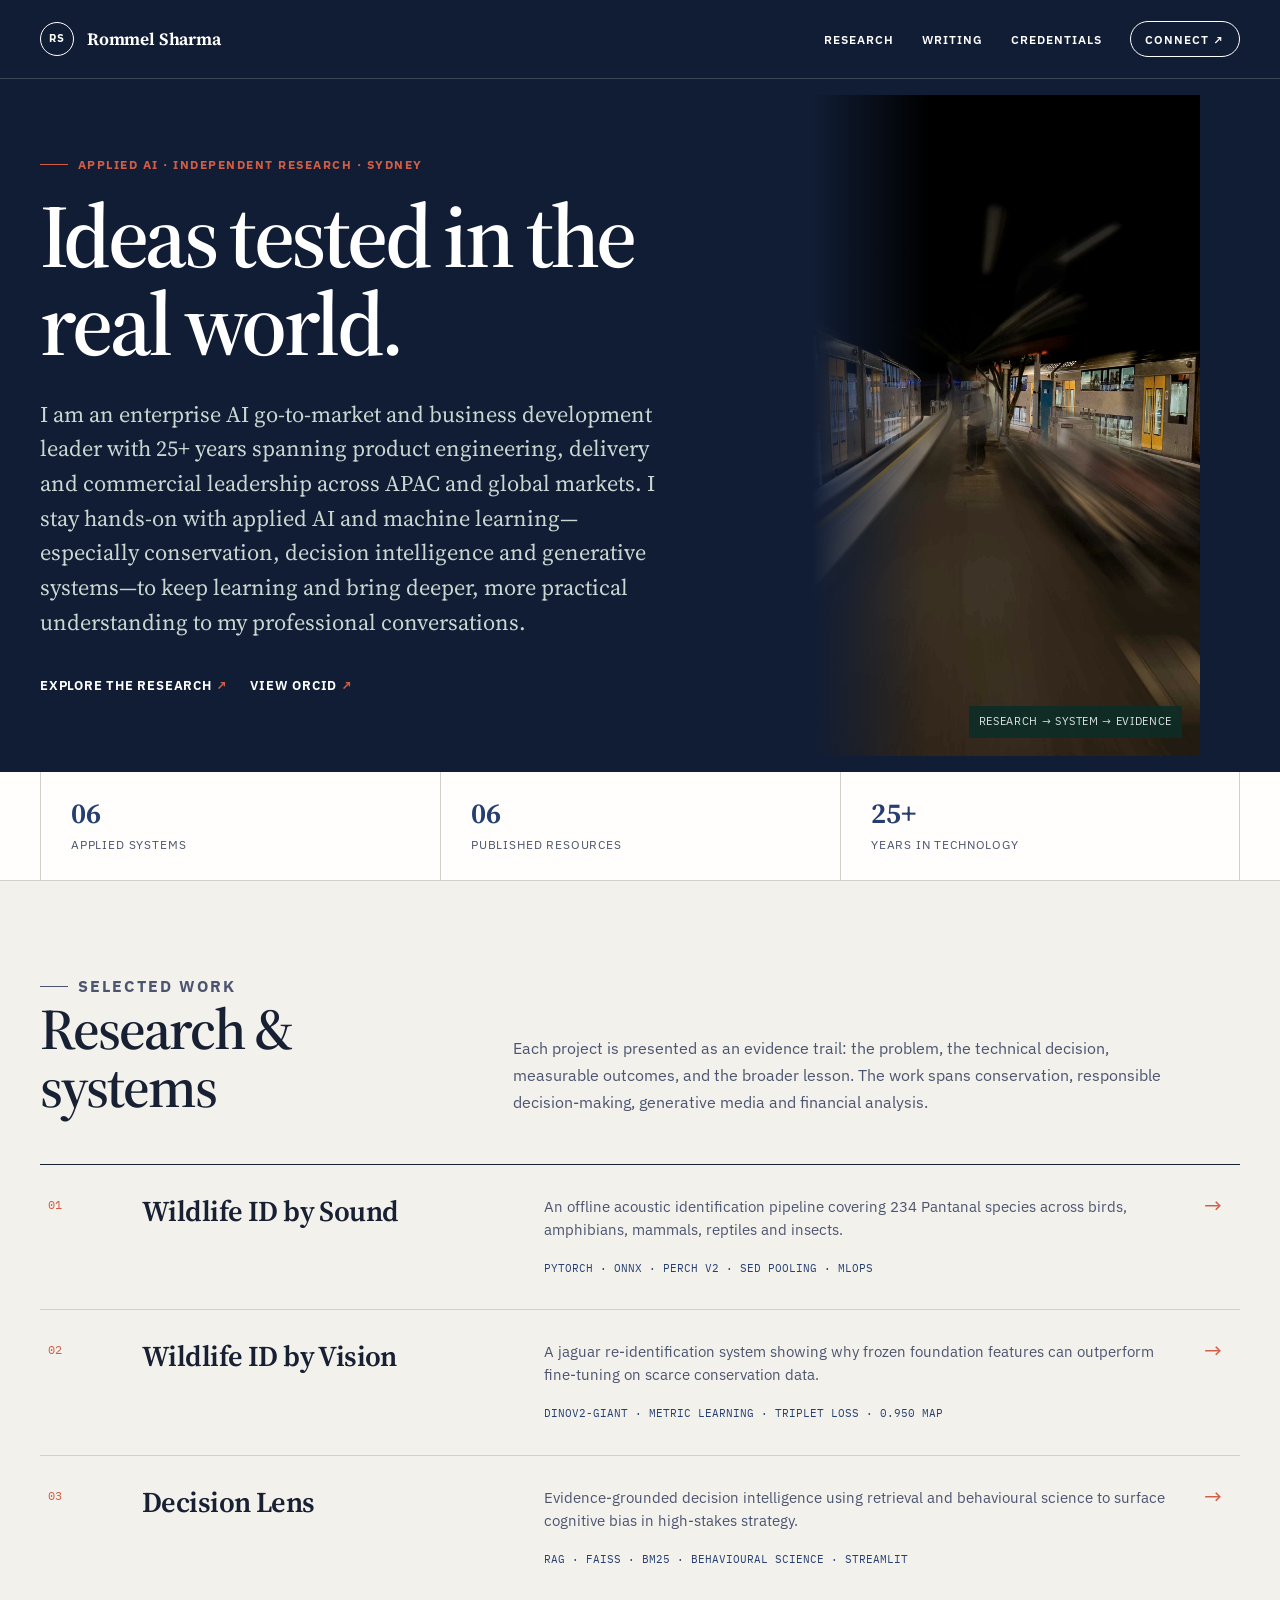
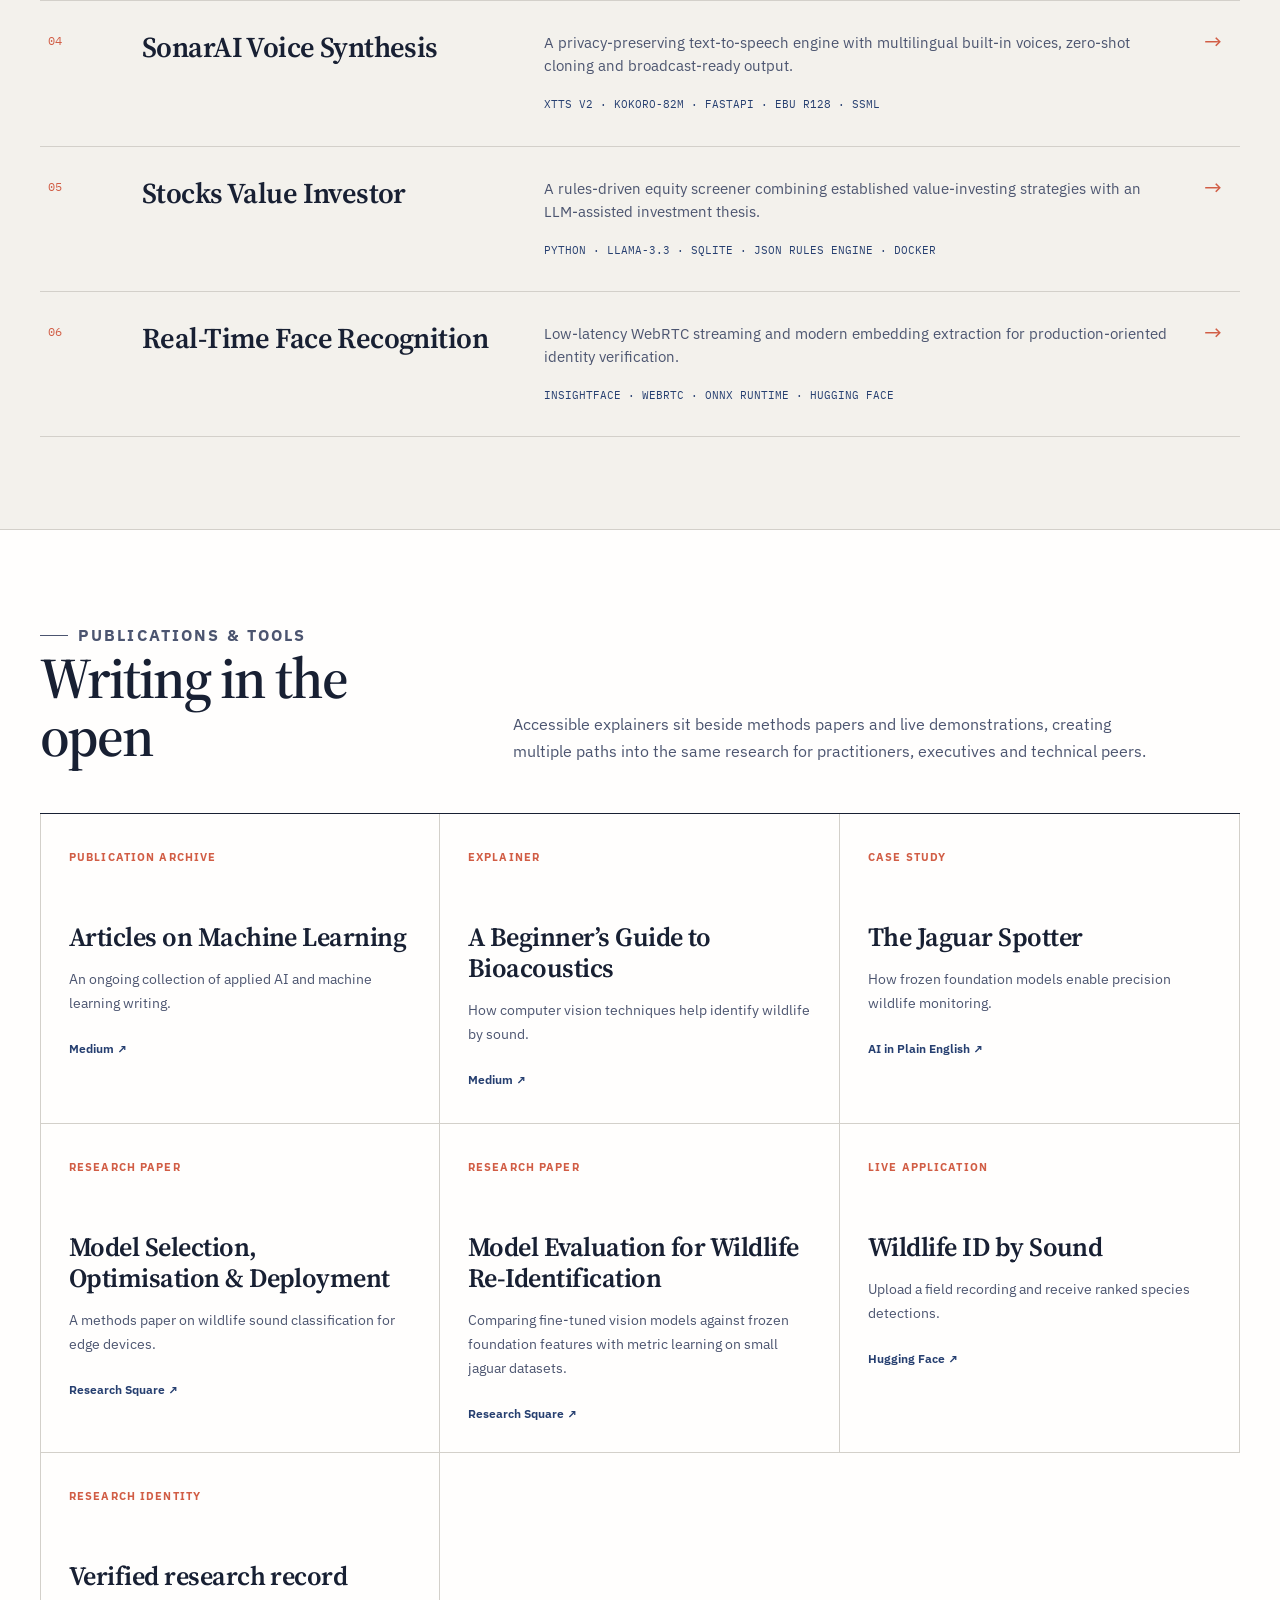
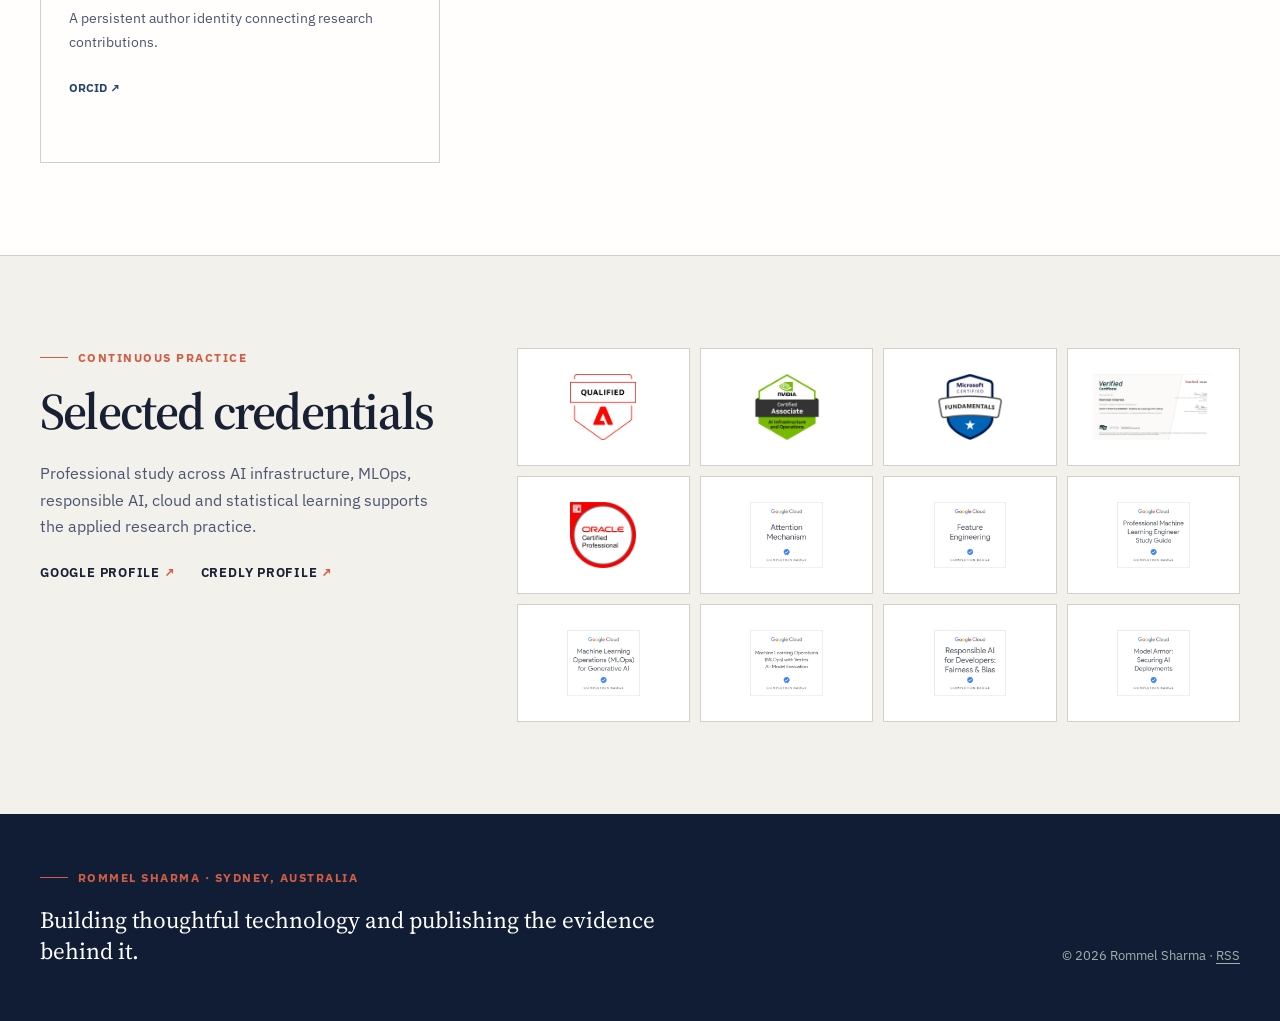
==== commit 6024e21c: "updated new CV for Wildlife ID (jaguars) - Fine Tuning vs Frozen Model comparison" ====
--- a/index.html
+++ b/index.html
@@ -80,7 +80,8 @@
                     { "@type": "TechArticle", "url": "https://rommelsharma.github.io/projects/decision-lens.html" },
                     { "@type": "TechArticle", "url": "https://rommelsharma.github.io/projects/voice-synthesis.html" },
                     { "@type": "TechArticle", "url": "https://rommelsharma.github.io/projects/market-analysis.html" },
-                    { "@type": "TechArticle", "url": "https://rommelsharma.github.io/projects/facial-recognition.html" }
+                    { "@type": "TechArticle", "url": "https://rommelsharma.github.io/projects/facial-recognition.html" },
+                    { "@type": "ScholarlyArticle", "url": "https://doi.org/10.21203/rs.3.rs-10427175/v1", "name": "Computer Vision - Model evaluation for Wildlife Re-Identification with Small Datasets" }
                 ]
             }
         ]
@@ -124,7 +125,7 @@
         <section class="signal-bar" aria-label="Portfolio overview">
             <div class="signal-bar__inner shell">
                 <div class="signal"><strong>06</strong><span>Applied systems</span></div>
-                <div class="signal"><strong>05</strong><span>Published resources</span></div>
+                <div class="signal"><strong>06</strong><span>Published resources</span></div>
                 <div class="signal"><strong>25+</strong><span>Years in technology</span></div>
             </div>
         </section>
@@ -230,6 +231,12 @@
                         <span class="publication-card__type">Research paper</span>
                         <h3>Model Selection, Optimisation &amp; Deployment</h3>
                         <p>A methods paper on wildlife sound classification for edge devices.</p>
+                        <span class="publication-card__source">Research Square ↗</span>
+                    </a>
+                    <a class="publication-card" href="https://doi.org/10.21203/rs.3.rs-10427175/v1" target="_blank" rel="noopener noreferrer">
+                        <span class="publication-card__type">Research paper</span>
+                        <h3>Model Evaluation for Wildlife Re-Identification</h3>
+                        <p>Comparing fine-tuned vision models against frozen foundation features with metric learning on small jaguar datasets.</p>
                         <span class="publication-card__source">Research Square ↗</span>
                     </a>
                     <a class="publication-card" href="https://huggingface.co/spaces/rommelsharma/wildlife-id-by-sound" target="_blank" rel="noopener noreferrer">
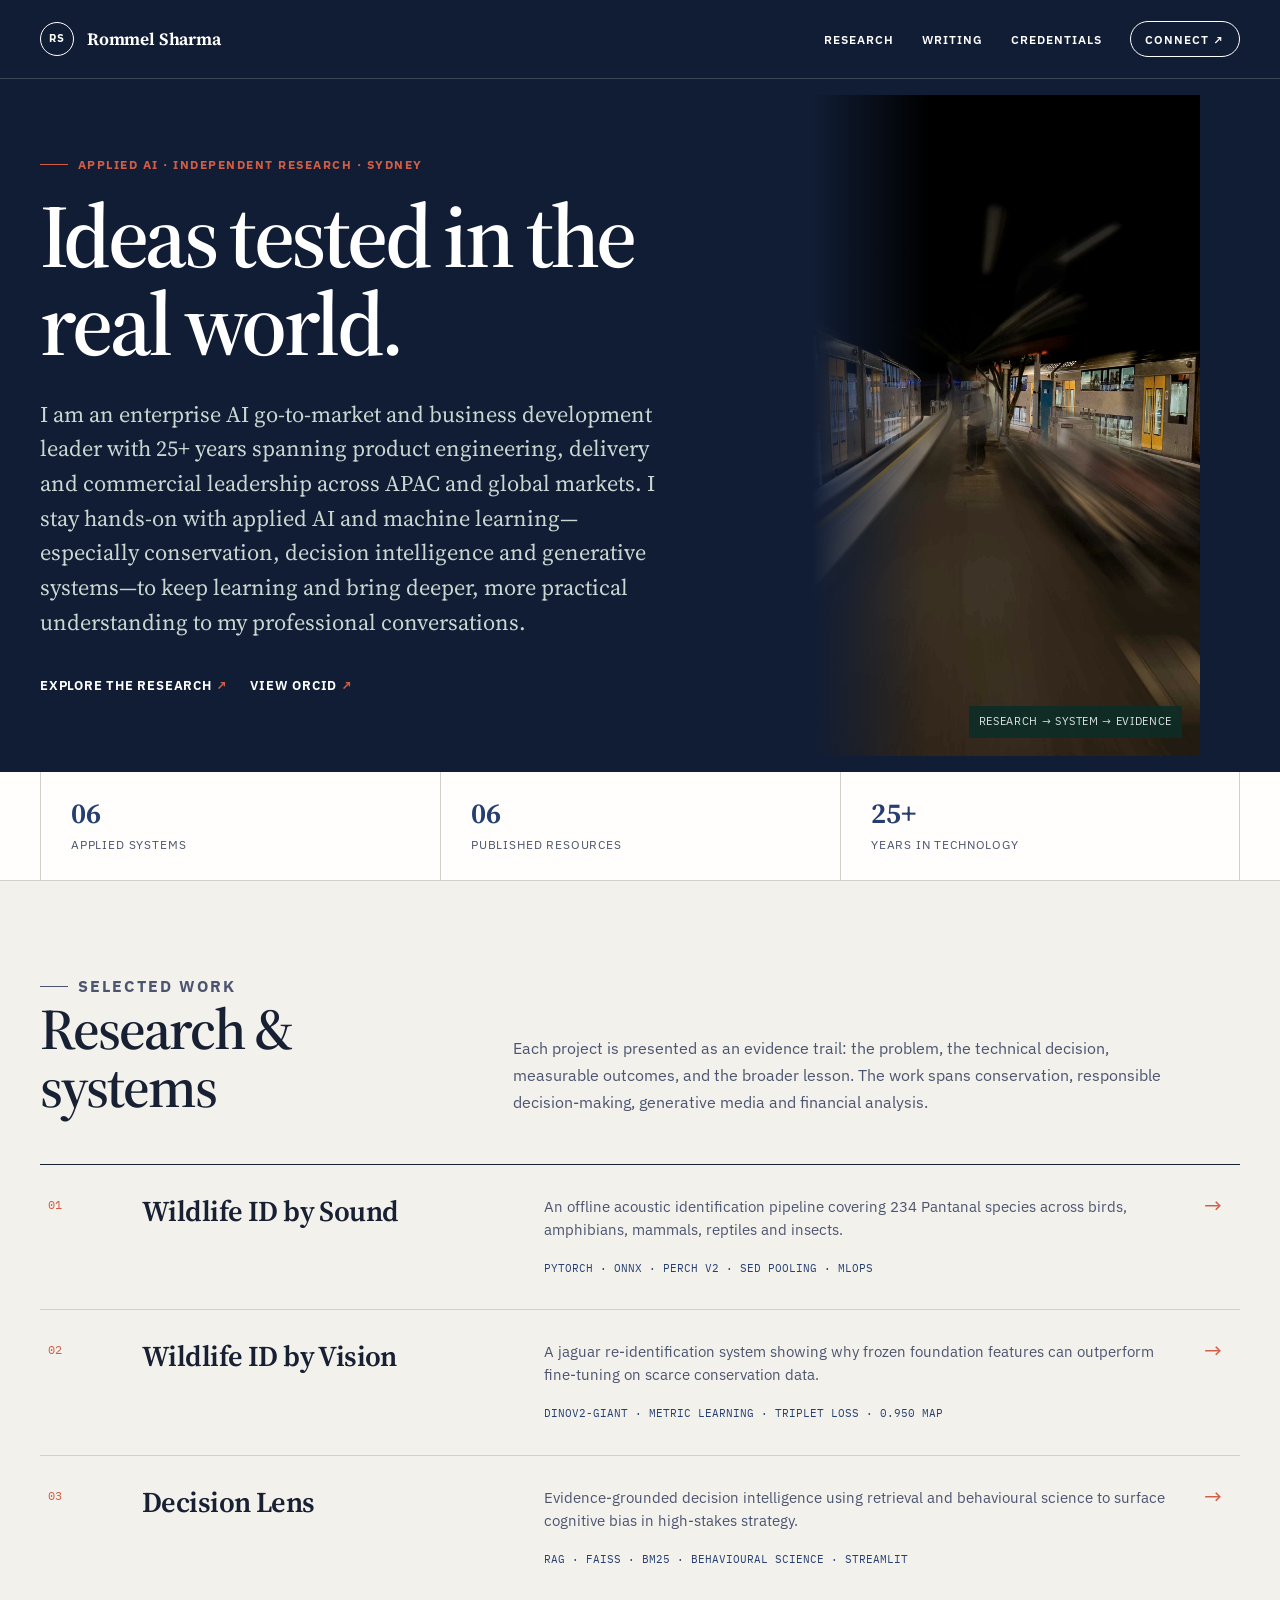
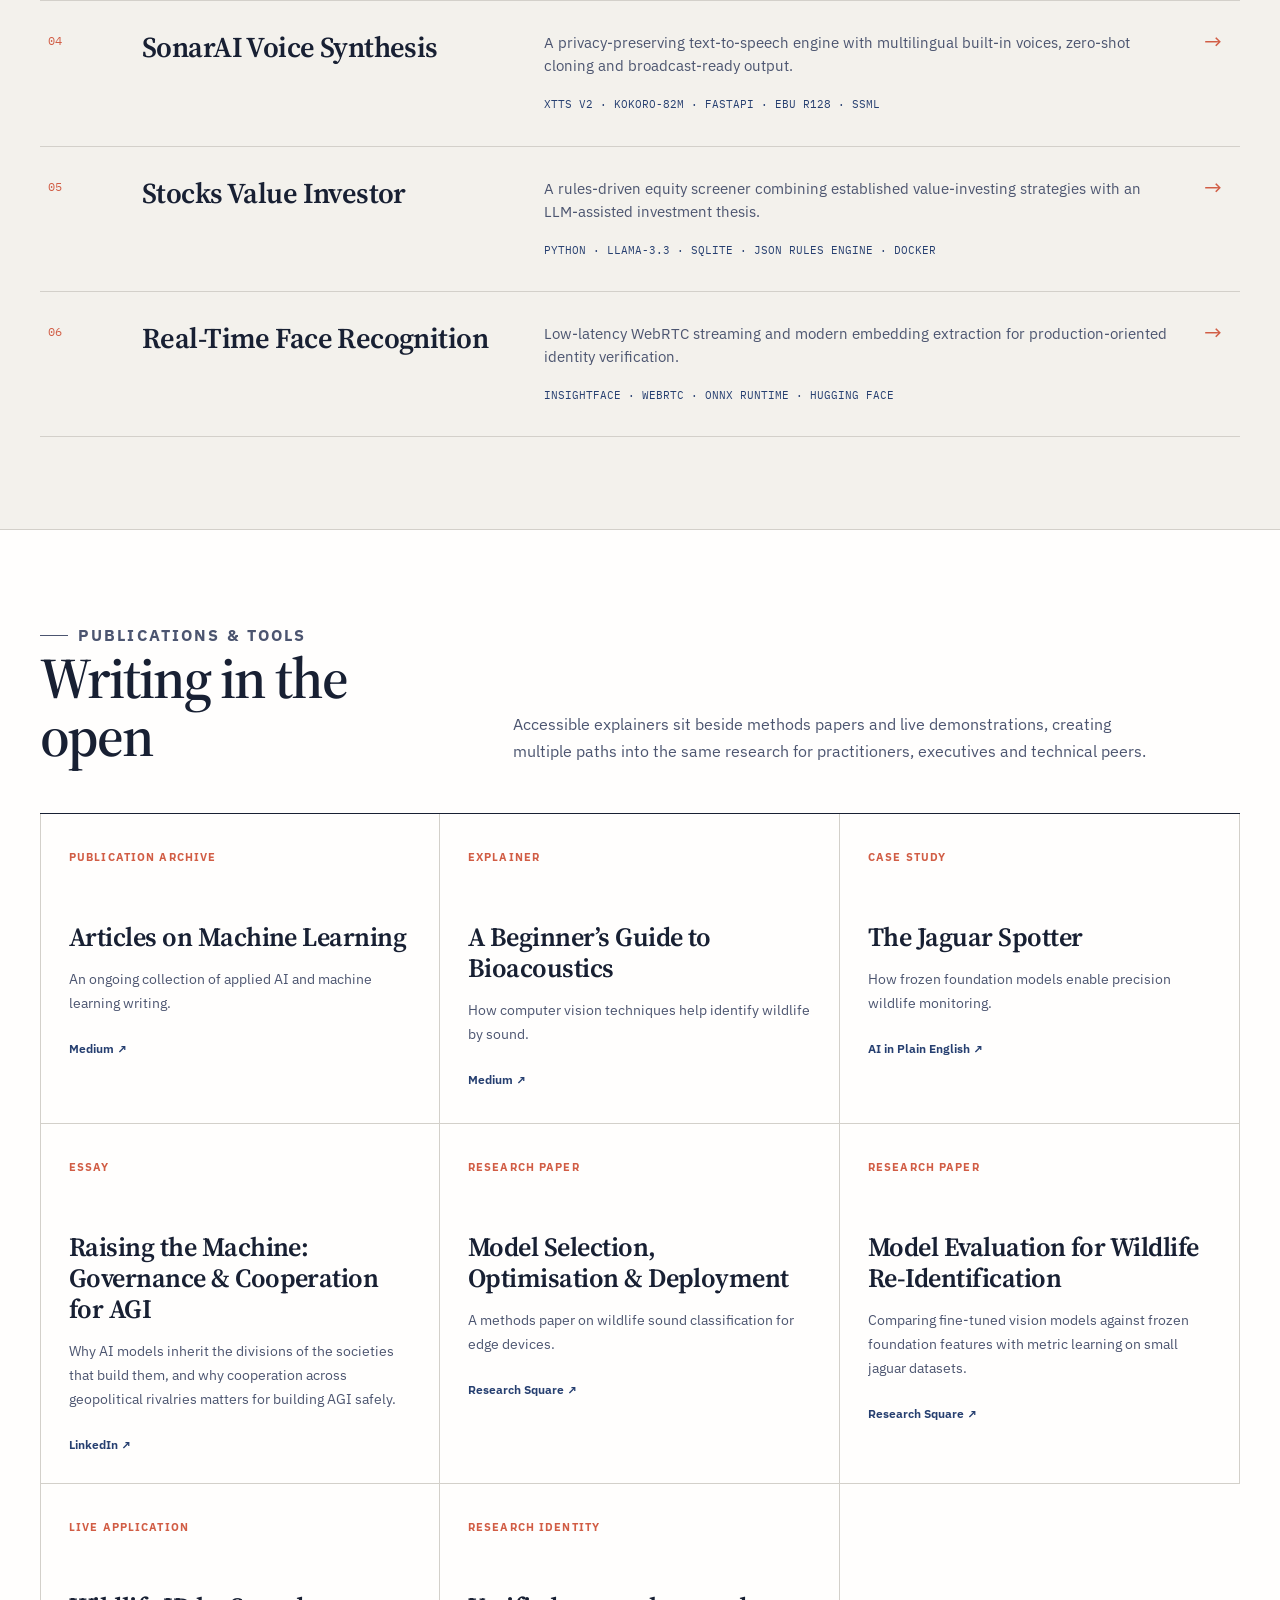
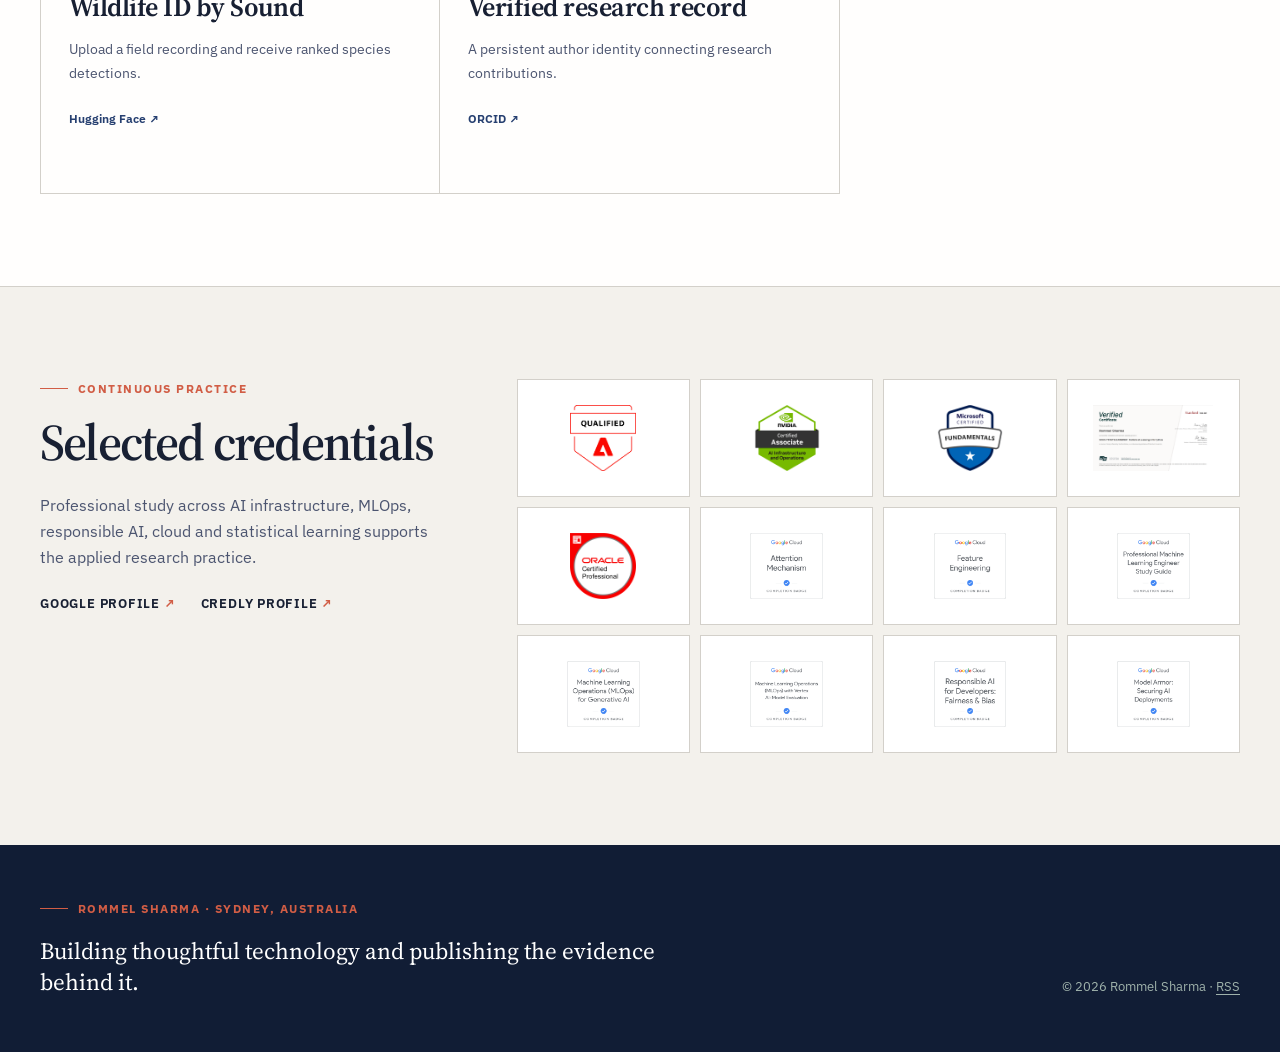
==== commit b5be6693: "Links to Article 3 on AGI and ASI challenges and solutions added" ====
--- a/index.html
+++ b/index.html
@@ -227,6 +227,12 @@
                         <p>How frozen foundation models enable precision wildlife monitoring.</p>
                         <span class="publication-card__source">AI in Plain English ↗</span>
                     </a>
+                    <a class="publication-card" href="https://www.linkedin.com/pulse/predicament-predictors-part-3-rommel-sharma-k9pvc/" target="_blank" rel="noopener noreferrer">
+                        <span class="publication-card__type">Essay</span>
+                        <h3>Raising the Machine: Governance &amp; Cooperation for AGI</h3>
+                        <p>Why AI models inherit the divisions of the societies that build them, and why cooperation across geopolitical rivalries matters for building AGI safely.</p>
+                        <span class="publication-card__source">LinkedIn ↗</span>
+                    </a>
                     <a class="publication-card" href="https://www.researchsquare.com/article/rs-10188304/v1" target="_blank" rel="noopener noreferrer">
                         <span class="publication-card__type">Research paper</span>
                         <h3>Model Selection, Optimisation &amp; Deployment</h3>
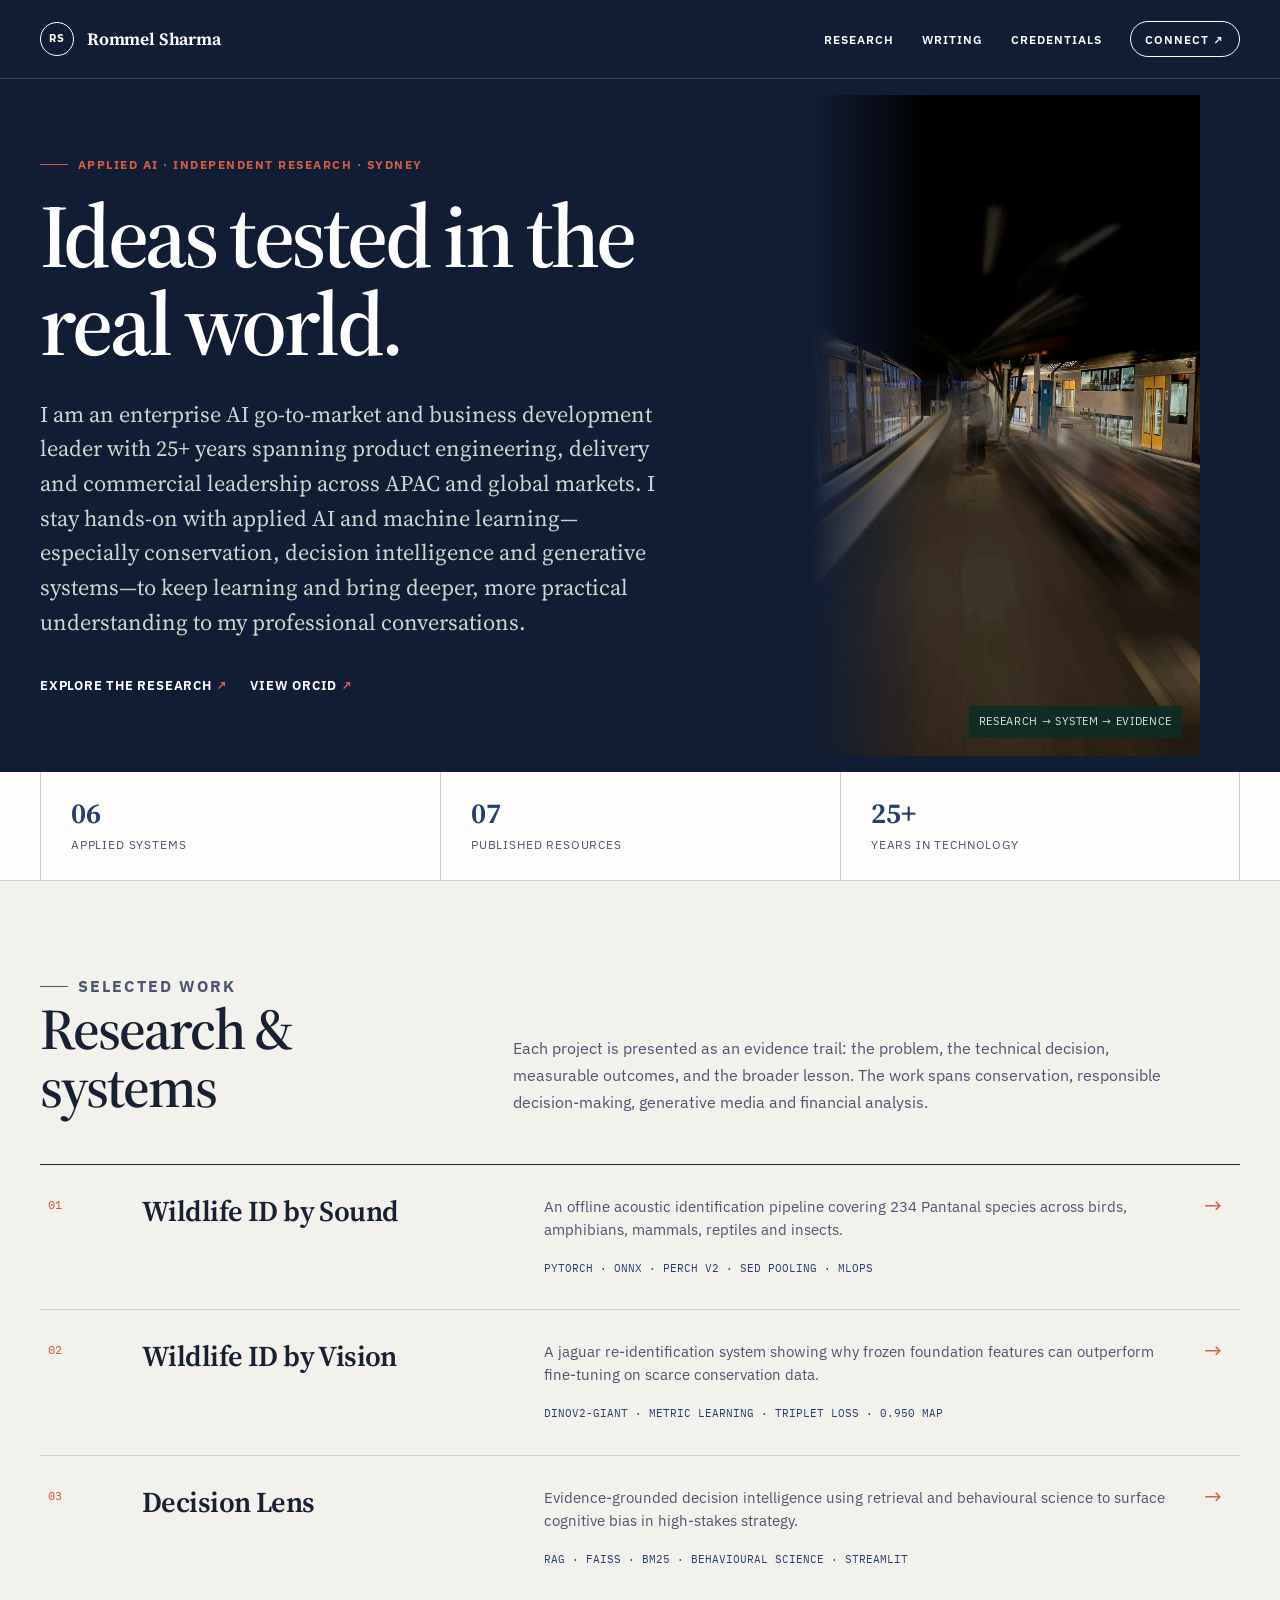
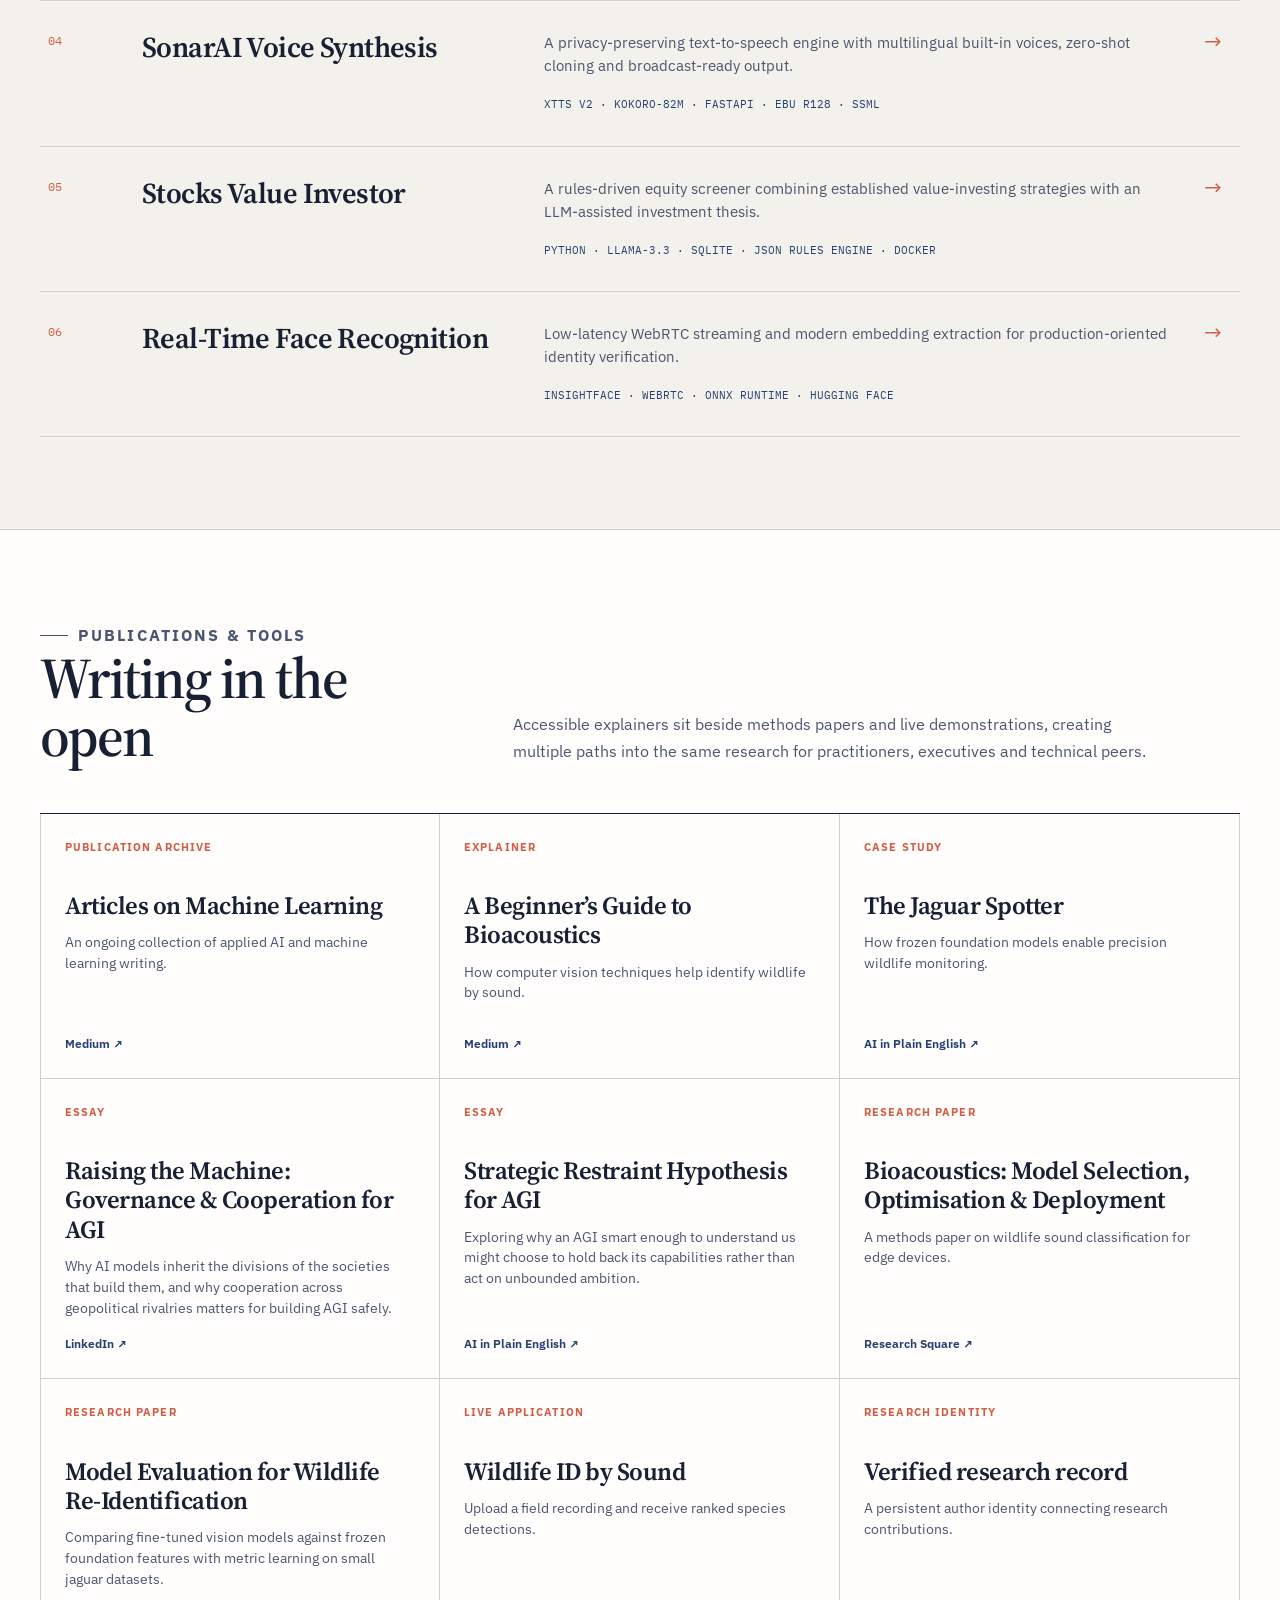
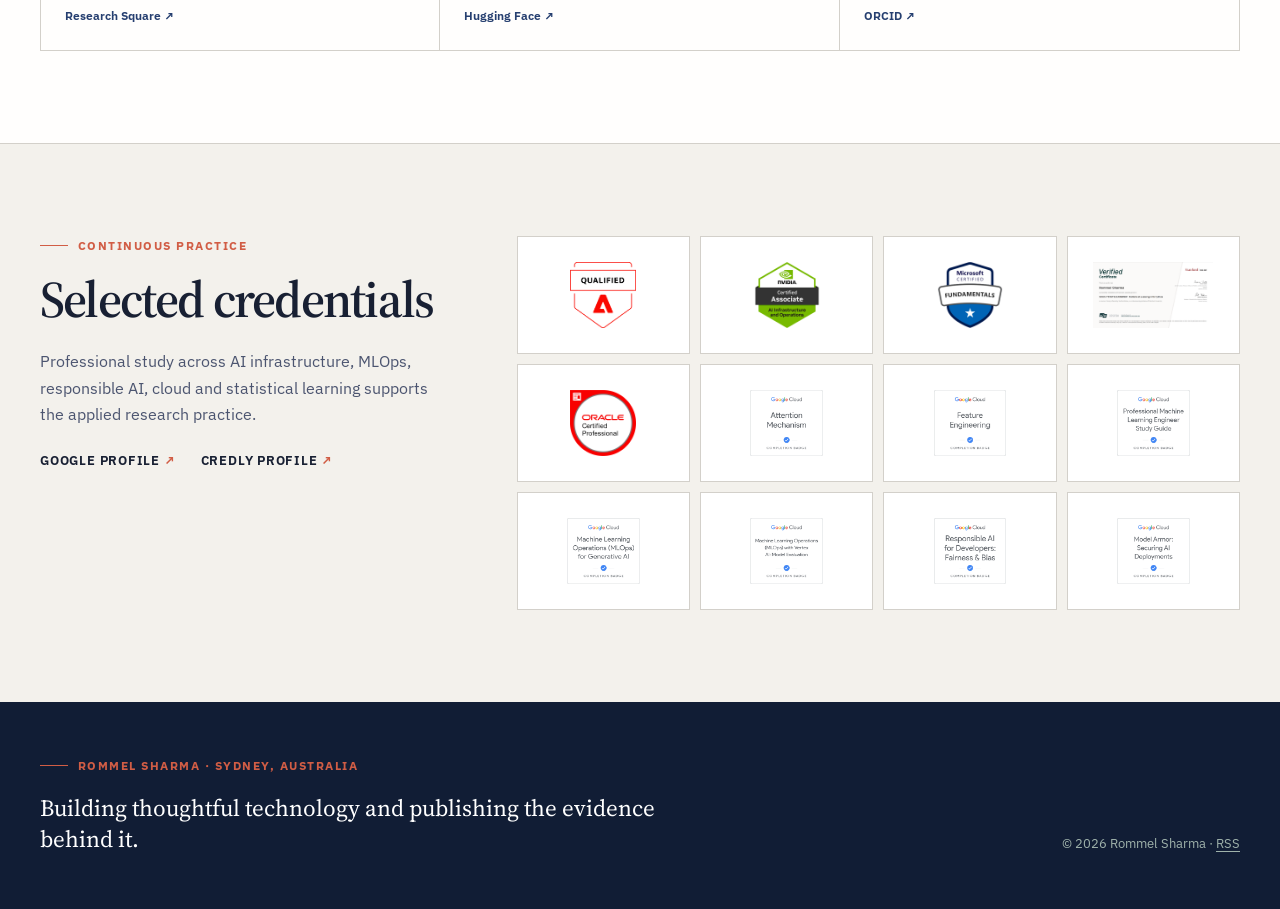
==== commit cb38de8f: "Updated link to Strategic Restraint article on Medium.com" ====
--- a/index.html
+++ b/index.html
@@ -125,7 +125,7 @@
         <section class="signal-bar" aria-label="Portfolio overview">
             <div class="signal-bar__inner shell">
                 <div class="signal"><strong>06</strong><span>Applied systems</span></div>
-                <div class="signal"><strong>06</strong><span>Published resources</span></div>
+                <div class="signal"><strong>07</strong><span>Published resources</span></div>
                 <div class="signal"><strong>25+</strong><span>Years in technology</span></div>
             </div>
         </section>
@@ -233,9 +233,15 @@
                         <p>Why AI models inherit the divisions of the societies that build them, and why cooperation across geopolitical rivalries matters for building AGI safely.</p>
                         <span class="publication-card__source">LinkedIn ↗</span>
                     </a>
+                    <a class="publication-card" href="https://medium.com/ai-in-plain-english/strategic-restraint-hypothesis-for-agi-8bb10bf0caf8" target="_blank" rel="noopener noreferrer">
+                        <span class="publication-card__type">Essay</span>
+                        <h3>Strategic Restraint Hypothesis for AGI</h3>
+                        <p>Exploring why an AGI smart enough to understand us might choose to hold back its capabilities rather than act on unbounded ambition.</p>
+                        <span class="publication-card__source">AI in Plain English ↗</span>
+                    </a>
                     <a class="publication-card" href="https://www.researchsquare.com/article/rs-10188304/v1" target="_blank" rel="noopener noreferrer">
                         <span class="publication-card__type">Research paper</span>
-                        <h3>Model Selection, Optimisation &amp; Deployment</h3>
+                        <h3>Bioacoustics: Model Selection, Optimisation &amp; Deployment</h3>
                         <p>A methods paper on wildlife sound classification for edge devices.</p>
                         <span class="publication-card__source">Research Square ↗</span>
                     </a>
--- a/css/style.css
+++ b/css/style.css
@@ -408,12 +408,14 @@
 
 .publication-card {
     grid-column: span 4;
-    min-height: 310px;
-    padding: 28px;
+    min-height: 265px;
+    padding: 24px;
     border-right: 1px solid var(--line);
     border-bottom: 1px solid var(--line);
     background: var(--surface);
     text-decoration: none;
+    display: flex;
+    flex-direction: column;
 }
 
 .publication-card:nth-child(3n + 1) {
@@ -434,25 +436,26 @@
 }
 
 .publication-card h3 {
-    margin: 54px 0 14px;
-    font-family: var(--serif);
-    font-size: 1.65rem;
+    margin: 35px 0 12px;
+    font-family: var(--serif);
+    font-size: 1.55rem;
     font-weight: 620;
     letter-spacing: -0.02em;
     line-height: 1.18;
 }
 
 .publication-card p {
-    margin: 0;
+    margin: 0 0 auto 0;
     color: var(--ink-soft);
-    font-size: 0.9rem;
+    font-size: 0.87rem;
+    line-height: 1.5;
 }
 
 .publication-card__source {
     display: block;
-    margin-top: 24px;
+    margin-top: 16px;
     color: var(--forest);
-    font-size: 0.76rem;
+    font-size: 0.75rem;
     font-weight: 650;
 }
 
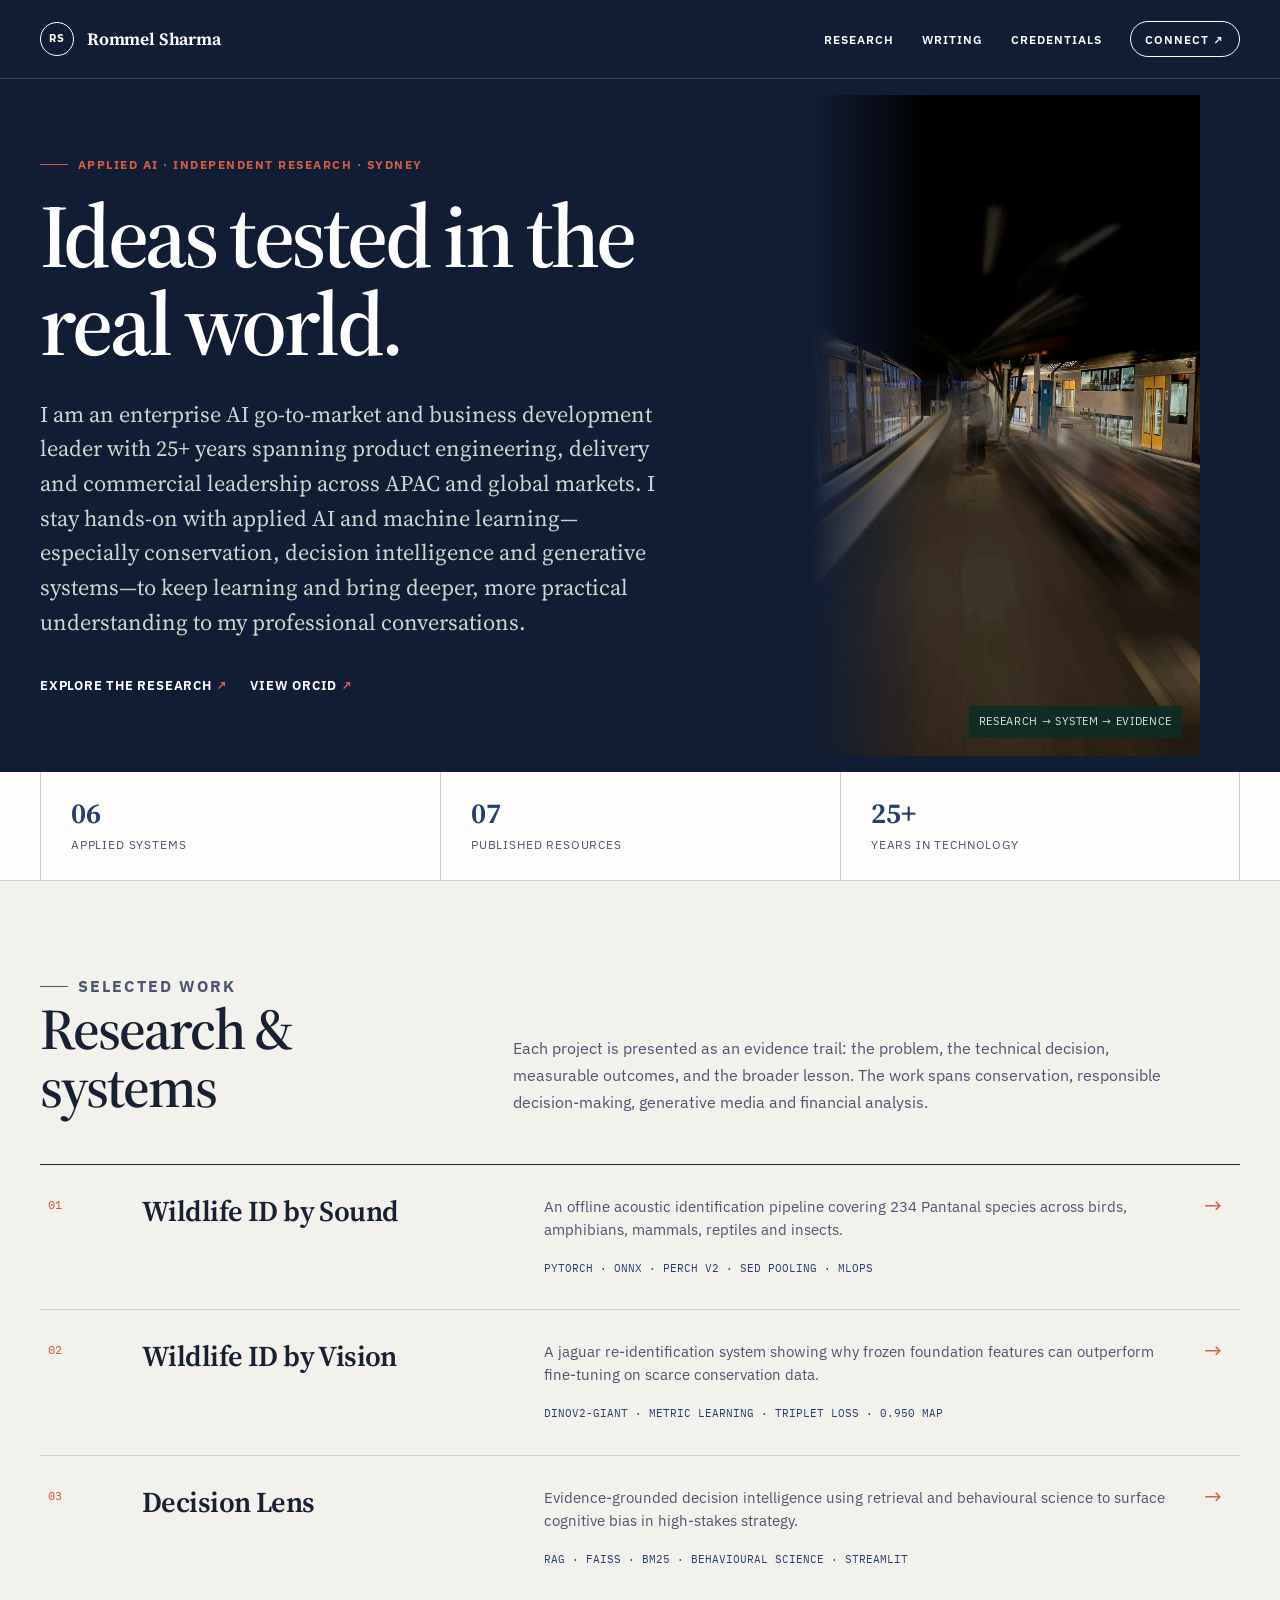
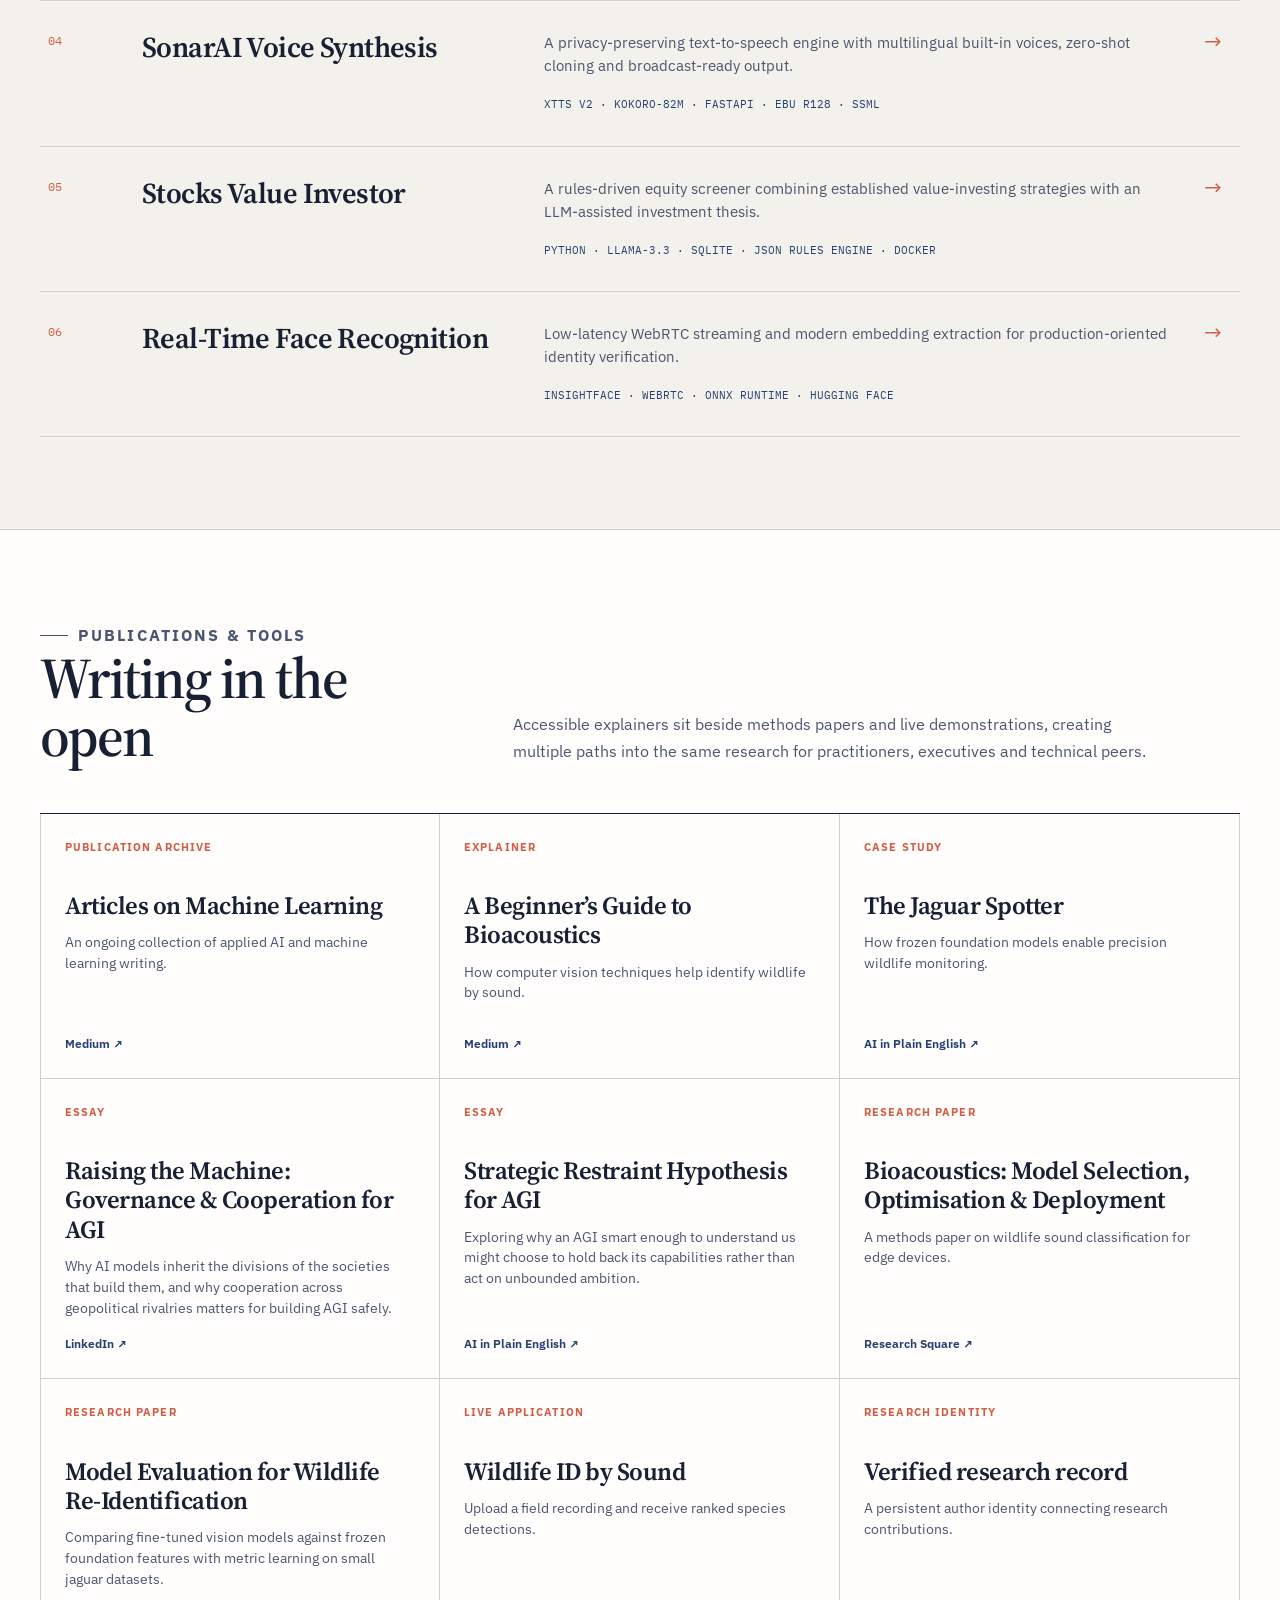
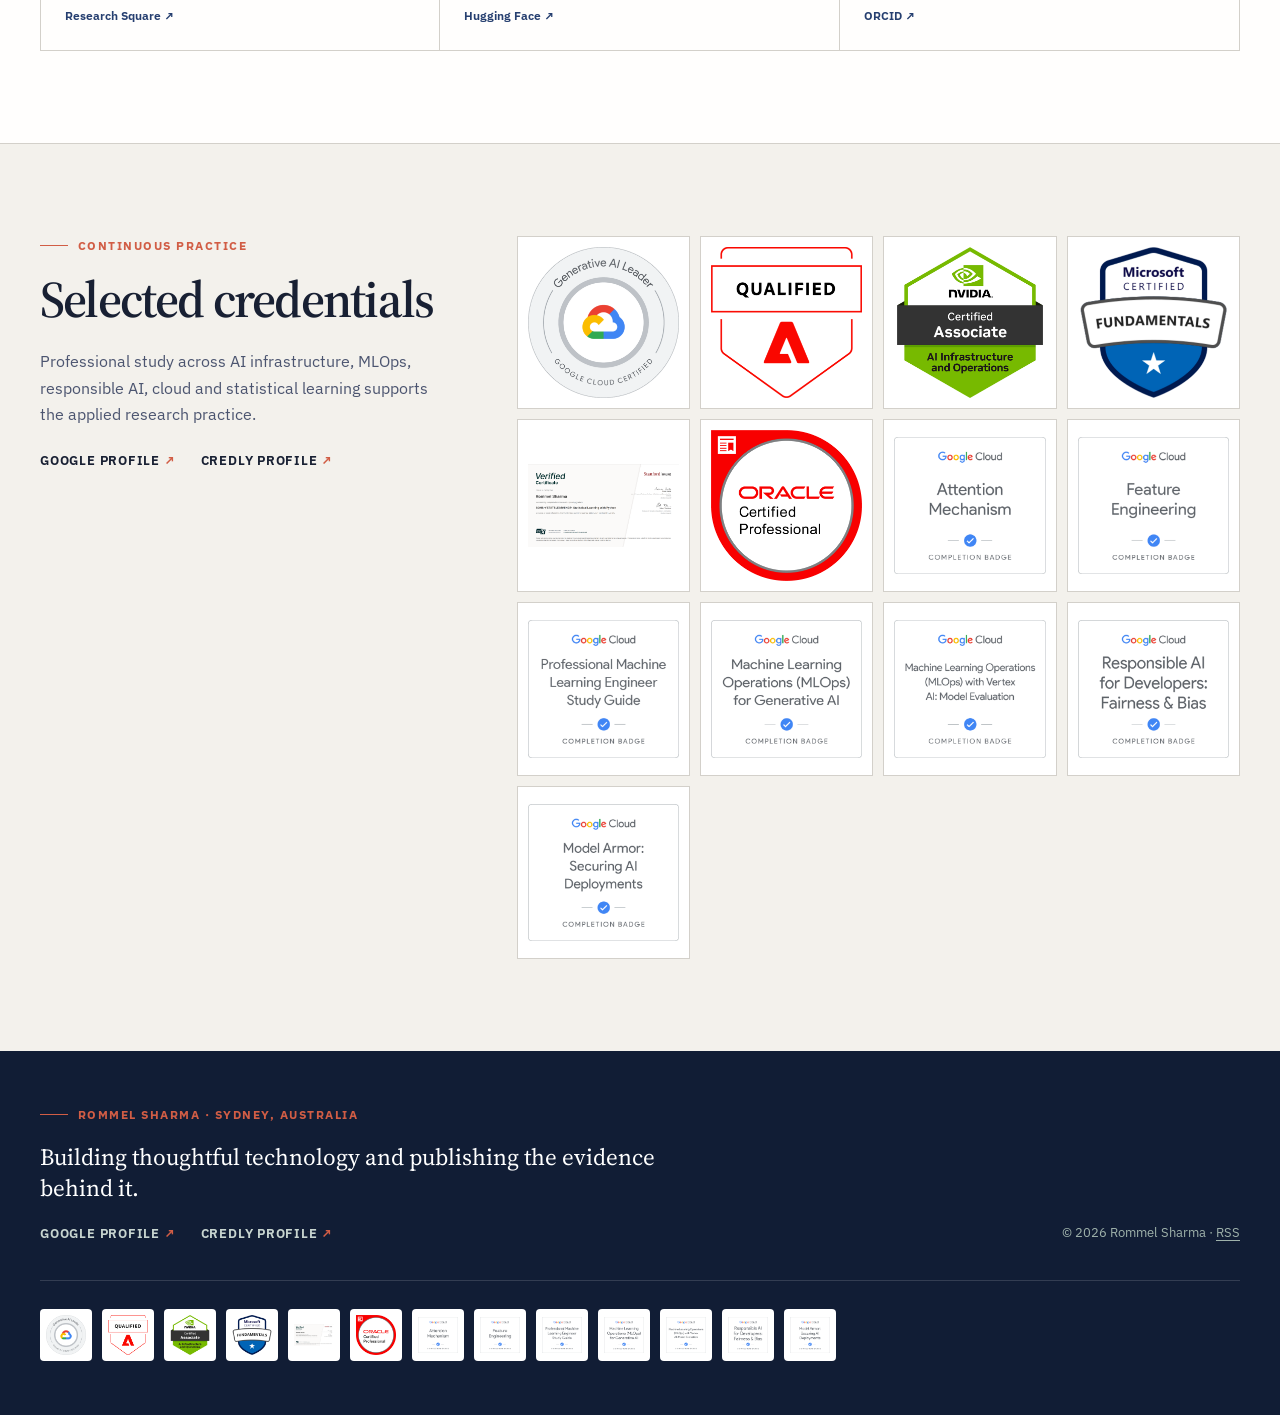
==== commit 92ca76fd: "updated "Generative AI Leader" certification from Google across all pages" ====
--- a/index.html
+++ b/index.html
@@ -279,6 +279,7 @@
                     </div>
                 </div>
                 <div class="credential-grid" aria-label="Certification badges">
+                    <a class="credential" href="https://www.credly.com/badges/f0699359-d9f1-476e-8bc6-0e2d8b27e1c1/public_url" target="_blank" rel="noopener noreferrer"><img src="assets/images/cert-logo13.png" alt="Google Certified — Generative AI Leader" loading="lazy"></a>
                     <div class="credential"><img src="assets/images/cert-logo7.png" alt="Adobe Qualified — Adobe Experience Platform" loading="lazy"></div>
                     <div class="credential"><img src="assets/images/cert-logo8.png" alt="NVIDIA-Certified Associate — AI Infrastructure and Operations" loading="lazy"></div>
                     <div class="credential"><img src="assets/images/cert-logo9.png" alt="Microsoft Certified — Azure Fundamentals" loading="lazy"></div>
@@ -301,9 +302,15 @@
             <div>
                 <p class="eyebrow">Rommel Sharma · Sydney, Australia</p>
                 <p class="site-footer__statement">Building thoughtful technology and publishing the evidence behind it.</p>
+                <div class="site-footer__links">
+                    <a class="text-link" href="https://www.skills.google/public_profiles/a8728b82-b98c-4e37-a9f4-f9b77782fb30" target="_blank" rel="noopener noreferrer">Google profile</a>
+                    <a class="text-link" href="https://www.credly.com/users/rommel-sharma" target="_blank" rel="me noopener noreferrer">Credly profile</a>
+                </div>
             </div>
             <small>© 2026 Rommel Sharma · <a href="feed.xml">RSS</a></small>
         </div>
+        <div class="cert-rail shell" id="cert-rail" aria-label="Certifications and badges"></div>
+        <script src="assets/js/cert-rail.js" defer></script>
     </footer>
 </body>
 </html>
--- a/css/style.css
+++ b/css/style.css
@@ -494,16 +494,16 @@
 
 .credential {
     display: grid;
-    min-height: 118px;
+    aspect-ratio: 1 / 1;
     place-items: center;
-    padding: 18px;
+    padding: 10px;
     border: 1px solid var(--line);
     background: var(--white);
 }
 
 .credential img {
     max-width: 100%;
-    max-height: 66px;
+    max-height: 100%;
     object-fit: contain;
 }
 
@@ -529,8 +529,41 @@
     line-height: 1.35;
 }
 
+.site-footer__links {
+    display: flex;
+    gap: 24px;
+    margin-top: 18px;
+}
+
 .site-footer small {
     color: #9fb2ab;
+}
+
+.cert-rail {
+    display: flex;
+    flex-wrap: wrap;
+    align-items: center;
+    gap: 10px;
+    margin-top: 36px;
+    padding-top: 28px;
+    border-top: 1px solid rgba(255, 255, 255, 0.14);
+}
+
+.cert-rail__item {
+    display: grid;
+    place-items: center;
+    flex: 0 0 auto;
+    width: 52px;
+    height: 52px;
+    padding: 6px;
+    background: var(--white);
+    border-radius: 4px;
+}
+
+.cert-rail__item img {
+    max-width: 100%;
+    max-height: 100%;
+    object-fit: contain;
 }
 
 /* Project article */
@@ -1072,6 +1105,17 @@
     .site-footer small {
         display: block;
         margin-top: 28px;
+    }
+
+    .cert-rail {
+        justify-content: center;
+        margin-top: 28px;
+        padding-top: 24px;
+    }
+
+    .cert-rail__item {
+        width: 44px;
+        height: 44px;
     }
 
     .article-meta__inner {
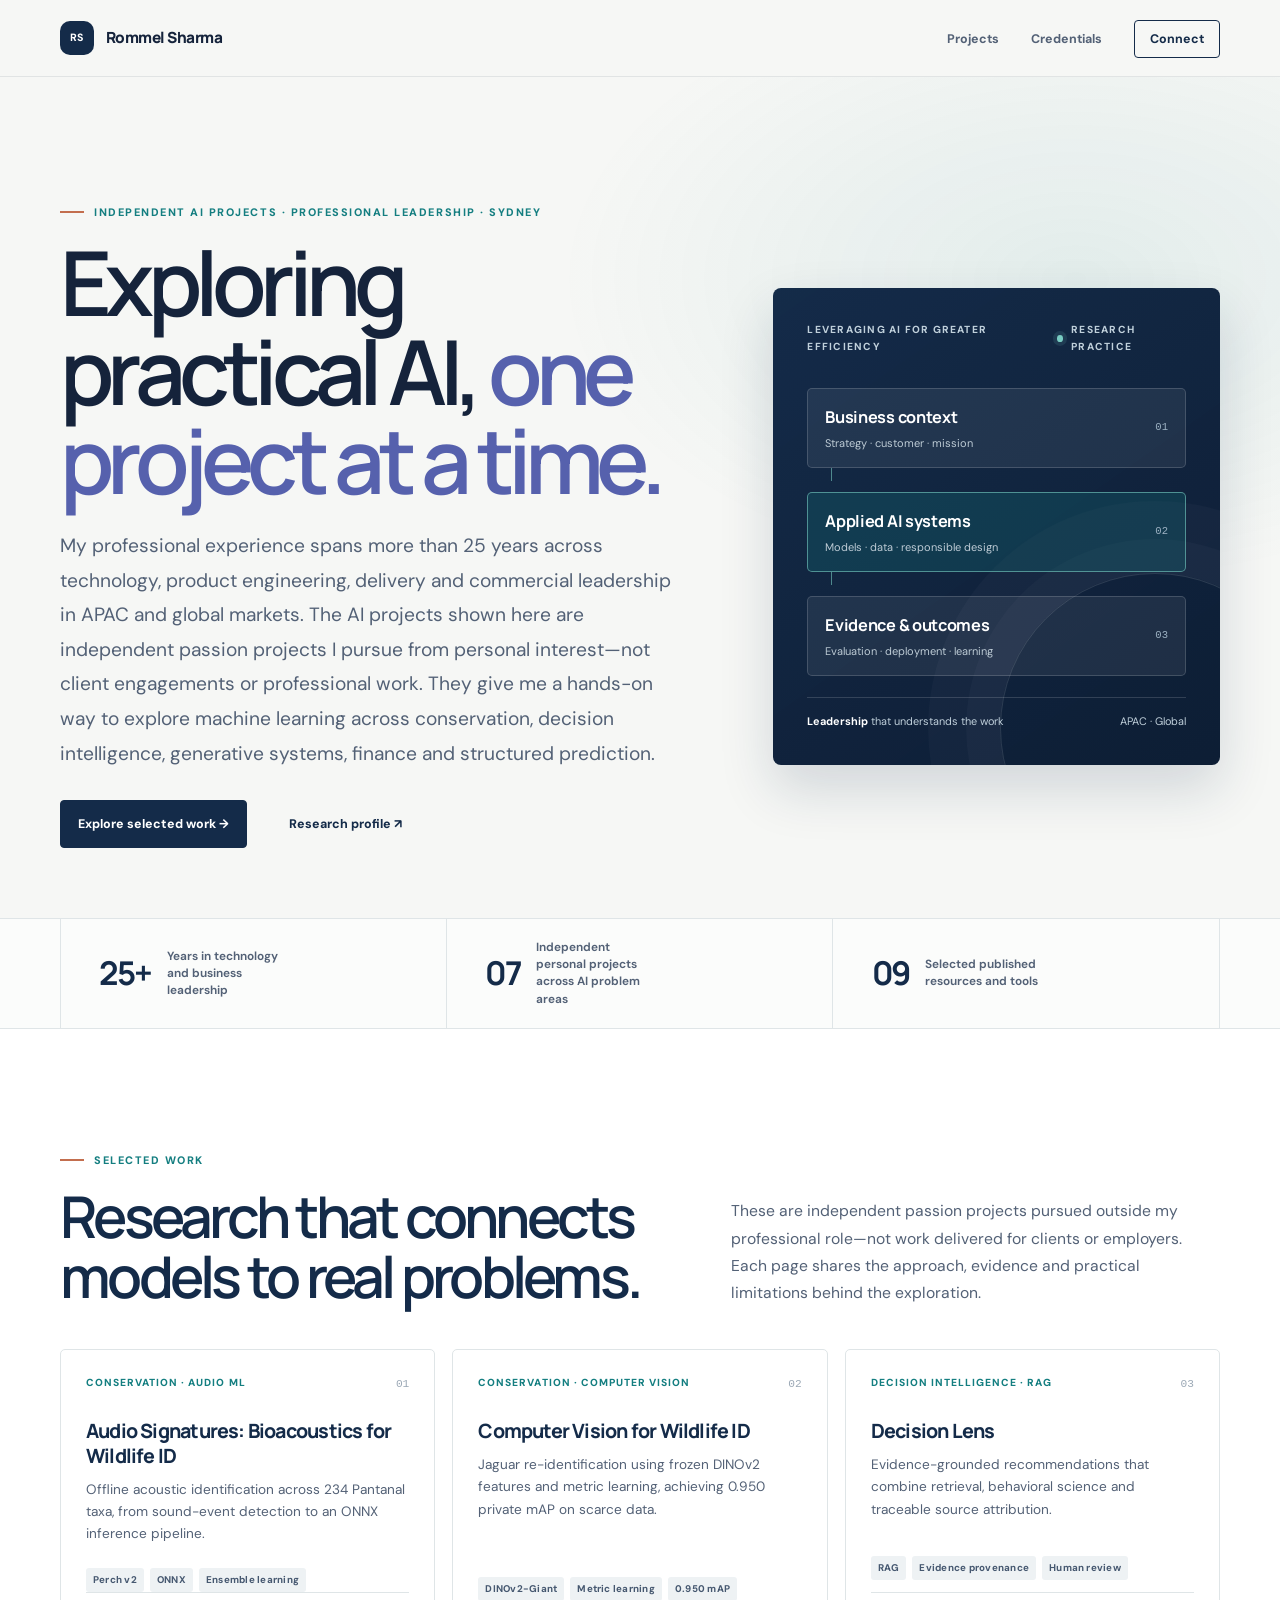
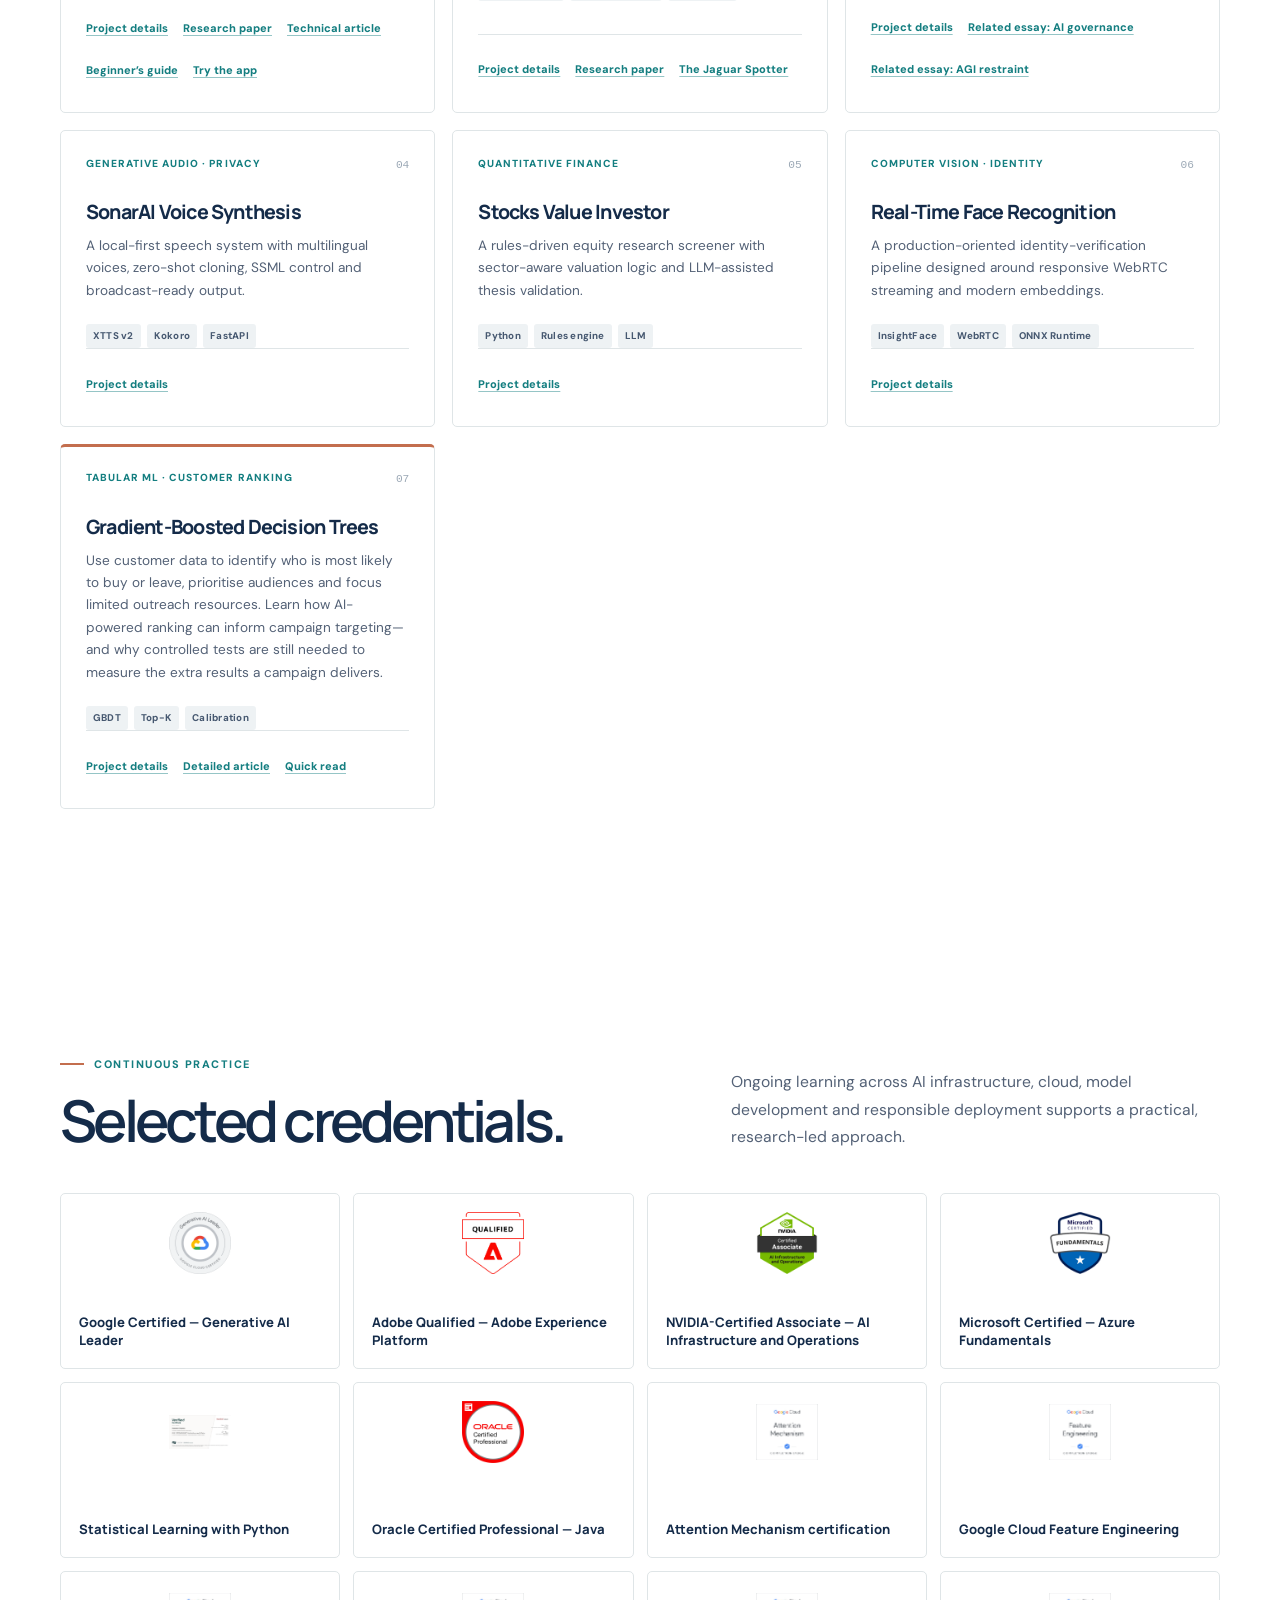
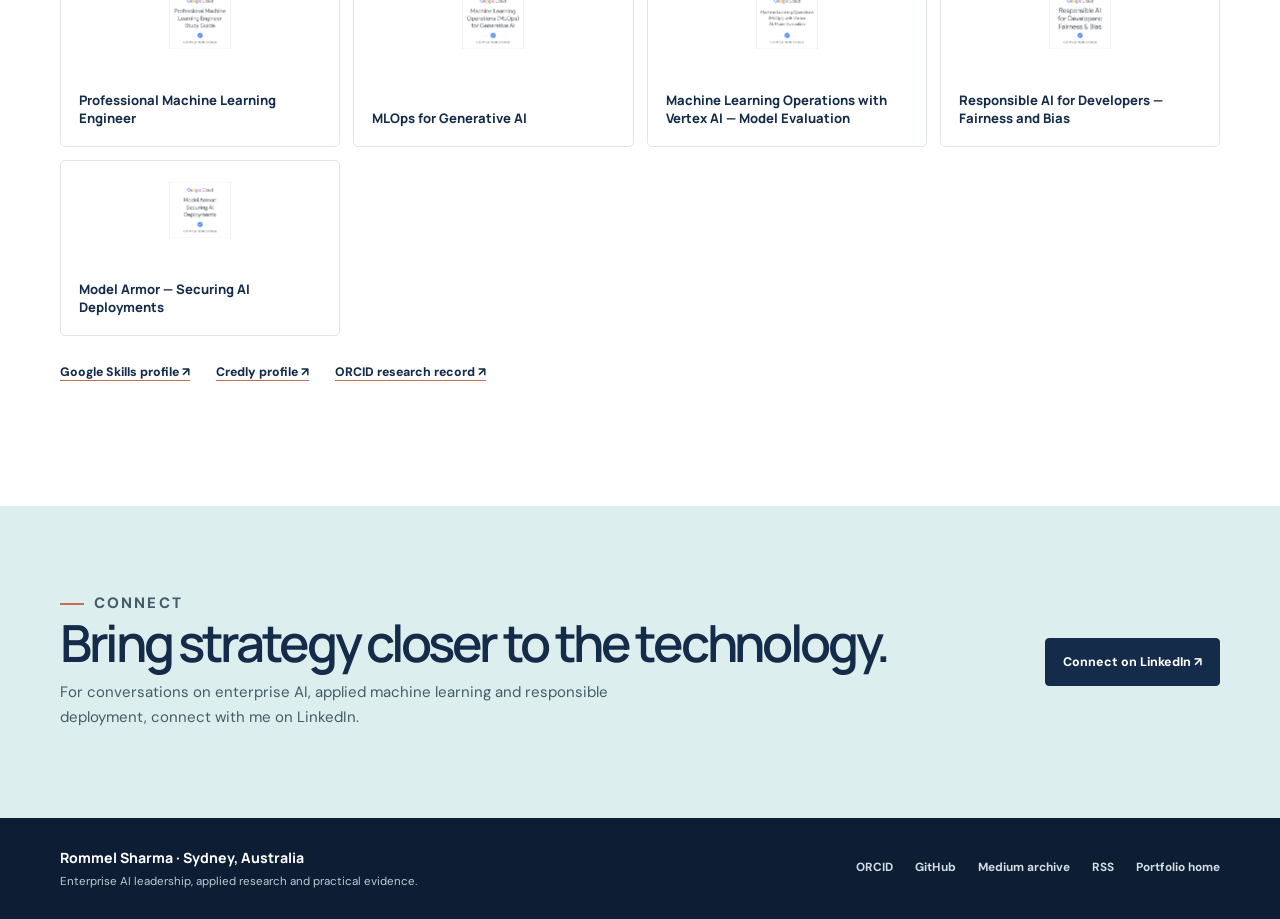
==== commit ddcf24e5: "updated profile page with the latest GBDT article links" ====
--- a/index.html
+++ b/index.html
@@ -3,35 +3,29 @@
 <head>
     <meta charset="utf-8">
     <meta name="viewport" content="width=device-width, initial-scale=1">
-    <title>Rommel Sharma — Applied AI Research &amp; ML Systems</title>
-    <meta name="description" content="Applied AI portfolio by Rommel Sharma, an enterprise AI go-to-market and business development leader who stays hands-on through research projects in computer vision, bioacoustics, decision intelligence and generative systems.">
-    <meta name="keywords" content="Rommel Sharma, Applied AI Research, Machine Learning Portfolio, MLOps, Computer Vision, Bioacoustics, Generative AI, Sydney Australia">
+    <meta name="theme-color" content="#f6f7f5">
+    <meta name="robots" content="index,follow">
+    <title>Rommel Sharma | Applied AI Leadership &amp; Research</title>
+    <meta name="description" content="Independent AI passion projects by Rommel Sharma, exploring machine learning, computer vision, bioacoustics, decision intelligence and generative systems alongside 25+ years of professional experience.">
     <meta name="author" content="Rommel Sharma">
     <meta name="geo.region" content="AU-NSW">
     <meta name="geo.placename" content="Sydney">
-    <meta name="geo.position" content="-33.8688;151.2093">
-    <meta name="ICBM" content="-33.8688, 151.2093">
-    <link rel="canonical" href="https://rommelsharma.github.io/">
-    <link rel="alternate" type="application/rss+xml" title="Rommel Sharma — Applied AI Articles" href="https://rommelsharma.github.io/feed.xml">
-    <link rel="author" href="https://rommelsharma.github.io/">
-    <link rel="sitemap" type="application/xml" title="Sitemap" href="https://rommelsharma.github.io/sitemap.xml">
-    <meta property="og:title" content="Rommel Sharma — Applied AI Research &amp; ML Systems">
-    <meta property="og:description" content="Technical research, published writing and applied ML systems spanning conservation, decision intelligence, voice and quantitative finance.">
     <meta property="og:type" content="website">
+    <meta property="og:title" content="Rommel Sharma | Applied AI Leadership &amp; Research">
+    <meta property="og:description" content="Exploring practical AI through independent passion projects, alongside 25+ years in technology and business leadership.">
     <meta property="og:url" content="https://rommelsharma.github.io/">
-    <meta property="og:site_name" content="Rommel Sharma — Applied AI Portfolio">
+    <meta property="og:site_name" content="Rommel Sharma">
     <meta property="og:image" content="https://rommelsharma.github.io/assets/images/train.jpg">
-    <meta property="og:image:alt" content="Machine learning research visual from Rommel Sharma's applied AI portfolio">
+    <meta property="og:image:alt" content="Applied machine learning research visual">
     <meta property="og:locale" content="en_AU">
     <meta name="twitter:card" content="summary_large_image">
-    <meta name="twitter:title" content="Rommel Sharma — Applied AI Research &amp; ML Systems">
-    <meta name="twitter:description" content="Research-led AI and machine learning projects by Rommel Sharma in Sydney, Australia.">
+    <meta name="twitter:title" content="Rommel Sharma | Applied AI Leadership &amp; Research">
+    <meta name="twitter:description" content="Exploring practical AI through independent passion projects, alongside 25+ years in technology and business leadership.">
     <meta name="twitter:image" content="https://rommelsharma.github.io/assets/images/train.jpg">
-    <meta name="twitter:image:alt" content="Machine learning research visual from Rommel Sharma's applied AI portfolio">
-    <link rel="preconnect" href="https://fonts.googleapis.com">
-    <link rel="preconnect" href="https://fonts.gstatic.com" crossorigin>
-    <link href="https://fonts.googleapis.com/css2?family=IBM+Plex+Mono:wght@400;500&amp;family=IBM+Plex+Sans:wght@400;500;600;700&amp;family=Source+Serif+4:opsz,wght@8..60,400;8..60,600;8..60,700&amp;display=swap" rel="stylesheet">
-    <link rel="stylesheet" href="css/style.css">
+    <link rel="alternate" type="application/rss+xml" title="Rommel Sharma — Applied AI Articles" href="feed.xml">
+    <link rel="canonical" href="https://rommelsharma.github.io/">
+    <link rel="author" href="https://rommelsharma.github.io/">
+    <link rel="sitemap" type="application/xml" title="Sitemap" href="sitemap.xml">
     <script type="application/ld+json">
     {
         "@context": "https://schema.org",
@@ -41,9 +35,7 @@
                 "@id": "https://rommelsharma.github.io/#person",
                 "name": "Rommel Sharma",
                 "url": "https://rommelsharma.github.io/",
-                "jobTitle": "Enterprise AI Go-to-Market and Business Development Leader",
-                "description": "Enterprise AI go-to-market and business development leader with 25+ years across product engineering, delivery and commercial leadership, complemented by hands-on applied AI and machine learning research.",
-                "worksFor": { "@type": "Organization", "name": "Adobe", "url": "https://www.adobe.com/" },
+                "description": "More than 25 years across technology, product engineering, delivery and commercial leadership, with independent AI passion projects pursued from personal interest.",
                 "knowsAbout": ["Applied Machine Learning", "Generative AI", "MLOps", "Computer Vision", "Bioacoustics", "Voice Synthesis", "Retrieval-Augmented Generation", "Quantitative Finance"],
                 "address": { "@type": "PostalAddress", "addressLocality": "Sydney", "addressRegion": "NSW", "addressCountry": "AU" },
                 "sameAs": [
@@ -59,7 +51,7 @@
                 "@id": "https://rommelsharma.github.io/#website",
                 "url": "https://rommelsharma.github.io/",
                 "name": "Rommel Sharma — Applied AI Portfolio",
-                "description": "Applied machine learning research, systems and technical articles by Rommel Sharma.",
+                "description": "Independent AI projects, research and technical articles by Rommel Sharma.",
                 "inLanguage": "en-AU",
                 "author": { "@id": "https://rommelsharma.github.io/#person" },
                 "publisher": { "@id": "https://rommelsharma.github.io/#person" }
@@ -68,8 +60,8 @@
                 "@type": "CollectionPage",
                 "@id": "https://rommelsharma.github.io/#webpage",
                 "url": "https://rommelsharma.github.io/",
-                "name": "Applied AI Research & ML Systems",
-                "description": "Index of technical research, articles and applied AI projects authored by Rommel Sharma.",
+                "name": "Rommel Sharma | Applied AI Leadership & Research",
+                "description": "Independent AI passion projects and related publications.",
                 "inLanguage": "en-AU",
                 "author": { "@id": "https://rommelsharma.github.io/#person" },
                 "about": { "@id": "https://rommelsharma.github.io/#person" },
@@ -81,236 +73,1111 @@
                     { "@type": "TechArticle", "url": "https://rommelsharma.github.io/projects/voice-synthesis.html" },
                     { "@type": "TechArticle", "url": "https://rommelsharma.github.io/projects/market-analysis.html" },
                     { "@type": "TechArticle", "url": "https://rommelsharma.github.io/projects/facial-recognition.html" },
+                    { "@type": "TechArticle", "url": "https://rommelsharma.github.io/projects/gradient-boosted-trees.html" },
                     { "@type": "ScholarlyArticle", "url": "https://doi.org/10.21203/rs.3.rs-10427175/v1", "name": "Computer Vision - Model evaluation for Wildlife Re-Identification with Small Datasets" }
                 ]
             }
         ]
     }
     </script>
+    <link rel="preconnect" href="https://fonts.googleapis.com">
+    <link rel="preconnect" href="https://fonts.gstatic.com" crossorigin>
+    <link href="https://fonts.googleapis.com/css2?family=DM+Sans:wght@400;500;600;700&amp;family=Manrope:wght@400;500;600;700;800&amp;display=swap" rel="stylesheet">
+    <style>
+        :root {
+            color-scheme: light;
+            --ink: #15233b;
+            --ink-soft: #536176;
+            --paper: #f6f7f5;
+            --white: #fff;
+            --line: #dfe5e7;
+            --navy: #142b49;
+            --navy-deep: #0d1d34;
+            --teal: #147e80;
+            --teal-light: #dcefee;
+            --indigo: #5661ad;
+            --warm: #c36e4e;
+            --serif: "Manrope", "Avenir Next", sans-serif;
+            --sans: "DM Sans", -apple-system, BlinkMacSystemFont, "Segoe UI", sans-serif;
+            --width: 1160px;
+        }
+
+        *,
+        *::before,
+        *::after {
+            box-sizing: border-box;
+        }
+
+        html {
+            scroll-behavior: smooth;
+            scroll-padding-top: 88px;
+        }
+
+        body {
+            margin: 0;
+            background: var(--paper);
+            color: var(--ink);
+            font-family: var(--sans);
+            font-size: 16px;
+            line-height: 1.65;
+            -webkit-font-smoothing: antialiased;
+        }
+
+        img {
+            display: block;
+            max-width: 100%;
+        }
+
+        a {
+            color: inherit;
+            text-decoration-thickness: 1px;
+            text-underline-offset: 0.2em;
+        }
+
+        a:hover {
+            color: var(--teal);
+        }
+
+        a:focus-visible {
+            outline: 3px solid var(--warm);
+            outline-offset: 4px;
+        }
+
+        .skip-link {
+            position: fixed;
+            z-index: 10;
+            top: 10px;
+            left: 10px;
+            padding: 10px 15px;
+            transform: translateY(-150%);
+            background: var(--navy-deep);
+            color: var(--white);
+        }
+
+        .skip-link:focus {
+            transform: translateY(0);
+        }
+
+        .shell {
+            width: min(calc(100% - 48px), var(--width));
+            margin-inline: auto;
+        }
+
+        .site-header {
+            position: sticky;
+            z-index: 5;
+            top: 0;
+            border-bottom: 1px solid rgba(21, 35, 59, 0.09);
+            background: rgba(246, 247, 245, 0.94);
+            backdrop-filter: blur(14px);
+        }
+
+        .nav {
+            display: flex;
+            min-height: 76px;
+            align-items: center;
+            justify-content: space-between;
+            gap: 24px;
+        }
+
+        .brand {
+            display: inline-flex;
+            align-items: center;
+            gap: 12px;
+            color: var(--ink);
+            font-family: var(--serif);
+            font-size: 0.96rem;
+            font-weight: 800;
+            letter-spacing: -0.035em;
+            text-decoration: none;
+            white-space: nowrap;
+        }
+
+        .brand-mark {
+            display: grid;
+            width: 34px;
+            height: 34px;
+            place-items: center;
+            border-radius: 10px;
+            background: var(--navy);
+            color: var(--white);
+            font-family: var(--sans);
+            font-size: 0.66rem;
+            letter-spacing: 0.04em;
+        }
+
+        .nav-links {
+            display: flex;
+            align-items: center;
+            justify-content: flex-end;
+            gap: clamp(15px, 2.6vw, 32px);
+            margin: 0;
+            padding: 0;
+            list-style: none;
+        }
+
+        .nav-links a {
+            color: var(--ink-soft);
+            font-size: 0.78rem;
+            font-weight: 700;
+            text-decoration: none;
+        }
+
+        .nav-links a:hover {
+            color: var(--teal);
+        }
+
+        .nav-links .nav-contact {
+            padding: 10px 15px;
+            border: 1px solid var(--navy);
+            border-radius: 4px;
+            color: var(--navy);
+        }
+
+        .hero {
+            position: relative;
+            overflow: hidden;
+            padding: clamp(72px, 10vw, 132px) 0 70px;
+            background:
+                radial-gradient(ellipse at 84% 24%, rgba(20, 126, 128, 0.09), transparent 34%),
+                var(--paper);
+        }
+
+        .hero-grid {
+            display: grid;
+            grid-template-columns: minmax(0, 1.04fr) minmax(340px, 0.76fr);
+            align-items: center;
+            gap: clamp(44px, 8vw, 112px);
+        }
+
+        .kicker,
+        .section-kicker {
+            display: flex;
+            align-items: center;
+            gap: 10px;
+            margin: 0 0 19px;
+            color: var(--teal);
+            font-size: 0.68rem;
+            font-weight: 800;
+            letter-spacing: 0.14em;
+            line-height: 1.3;
+            text-transform: uppercase;
+        }
+
+        .kicker::before,
+        .section-kicker::before {
+            width: 24px;
+            height: 2px;
+            background: var(--warm);
+            content: "";
+        }
+
+        h1,
+        h2,
+        h3,
+        p {
+            margin-top: 0;
+        }
+
+        h1,
+        h2,
+        h3 {
+            font-family: var(--serif);
+        }
+
+        h1 {
+            max-width: 700px;
+            margin-bottom: 25px;
+            font-size: clamp(3.25rem, 7vw, 6.1rem);
+            font-weight: 600;
+            letter-spacing: -0.075em;
+            line-height: 0.99;
+        }
+
+        h1 span {
+            color: var(--indigo);
+        }
+
+        .hero-copy {
+            max-width: 660px;
+            margin-bottom: 29px;
+            color: var(--ink-soft);
+            font-size: clamp(1.05rem, 1.5vw, 1.2rem);
+            line-height: 1.8;
+        }
+
+        .hero-copy strong {
+            color: var(--ink);
+        }
+
+        .hero-actions {
+            display: flex;
+            flex-wrap: wrap;
+            align-items: center;
+            gap: 13px 24px;
+        }
+
+        .button {
+            display: inline-flex;
+            min-height: 48px;
+            align-items: center;
+            justify-content: center;
+            padding: 11px 17px;
+            border: 1px solid var(--navy);
+            border-radius: 4px;
+            background: var(--navy);
+            color: var(--white);
+            font-size: 0.78rem;
+            font-weight: 750;
+            text-decoration: none;
+            transition: background-color 160ms ease, color 160ms ease, transform 160ms ease;
+        }
+
+        .button:hover {
+            transform: translateY(-2px);
+            background: var(--teal);
+            border-color: var(--teal);
+            color: var(--white);
+        }
+
+        .button--quiet {
+            border-color: transparent;
+            background: transparent;
+            color: var(--navy);
+        }
+
+        .button--quiet:hover {
+            background: var(--teal-light);
+            border-color: transparent;
+            color: var(--navy);
+        }
+
+        .hero-visual {
+            position: relative;
+            min-height: 430px;
+            overflow: hidden;
+            padding: 34px;
+            border-radius: 8px;
+            background:
+                linear-gradient(145deg, rgba(20, 43, 73, 0.94), rgba(13, 29, 52, 0.99)),
+                var(--navy);
+            color: var(--white);
+            box-shadow: 0 24px 54px rgba(20, 43, 73, 0.16);
+        }
+
+        .hero-visual::after {
+            position: absolute;
+            right: -90px;
+            bottom: -118px;
+            width: 310px;
+            height: 310px;
+            border: 1px solid rgba(255, 255, 255, 0.12);
+            border-radius: 50%;
+            box-shadow: 0 0 0 34px rgba(255, 255, 255, 0.025), 0 0 0 72px rgba(255, 255, 255, 0.025);
+            content: "";
+        }
+
+        .visual-topline {
+            display: flex;
+            align-items: center;
+            justify-content: space-between;
+            gap: 18px;
+            color: #c0d0db;
+            font-size: 0.64rem;
+            font-weight: 750;
+            letter-spacing: 0.12em;
+            text-transform: uppercase;
+        }
+
+        .live-dot {
+            display: inline-flex;
+            align-items: center;
+            gap: 8px;
+        }
+
+        .live-dot::before {
+            width: 7px;
+            height: 7px;
+            border-radius: 50%;
+            background: #78cbc2;
+            box-shadow: 0 0 0 4px rgba(120, 203, 194, 0.12);
+            content: "";
+        }
+
+        .visual-diagram {
+            position: relative;
+            z-index: 1;
+            display: grid;
+            min-height: 260px;
+            align-content: center;
+            gap: 12px;
+            padding: 32px 0 21px;
+        }
+
+        .diagram-node {
+            display: flex;
+            align-items: center;
+            justify-content: space-between;
+            gap: 14px;
+            padding: 15px 17px;
+            border: 1px solid rgba(255, 255, 255, 0.16);
+            border-radius: 5px;
+            background: rgba(255, 255, 255, 0.07);
+        }
+
+        .diagram-node--featured {
+            border-color: rgba(120, 203, 194, 0.6);
+            background: rgba(20, 126, 128, 0.26);
+        }
+
+        .node-name {
+            display: block;
+            font-family: var(--serif);
+            font-size: 1.02rem;
+            font-weight: 700;
+            letter-spacing: -0.02em;
+        }
+
+        .node-caption {
+            display: block;
+            margin-top: 3px;
+            color: #bdcbd5;
+            font-size: 0.69rem;
+        }
+
+        .node-index {
+            color: #9db2c3;
+            font-family: ui-monospace, SFMono-Regular, Consolas, monospace;
+            font-size: 0.66rem;
+        }
+
+        .diagram-connector {
+            width: 1px;
+            height: 13px;
+            margin: -12px 0 -12px 24px;
+            background: rgba(120, 203, 194, 0.6);
+        }
+
+        .visual-foot {
+            position: relative;
+            z-index: 1;
+            display: flex;
+            justify-content: space-between;
+            gap: 16px;
+            padding-top: 15px;
+            border-top: 1px solid rgba(255, 255, 255, 0.15);
+            color: #c0d0db;
+            font-size: 0.68rem;
+        }
+
+        .visual-foot strong {
+            color: #fff;
+            font-weight: 700;
+        }
+
+        .stat-band {
+            border-top: 1px solid var(--line);
+            border-bottom: 1px solid var(--line);
+            background: rgba(255, 255, 255, 0.62);
+        }
+
+        .stats {
+            display: grid;
+            grid-template-columns: repeat(3, 1fr);
+        }
+
+        .stat {
+            display: flex;
+            min-height: 104px;
+            align-items: center;
+            gap: 16px;
+            padding: 20px clamp(12px, 3vw, 40px);
+            border-right: 1px solid var(--line);
+        }
+
+        .stat:first-child {
+            border-left: 1px solid var(--line);
+        }
+
+        .stat strong {
+            color: var(--navy);
+            font-family: var(--serif);
+            font-size: 2.05rem;
+            font-weight: 700;
+            letter-spacing: -0.07em;
+            line-height: 1;
+        }
+
+        .stat span {
+            max-width: 120px;
+            color: var(--ink-soft);
+            font-size: 0.74rem;
+            font-weight: 650;
+            line-height: 1.45;
+        }
+
+        .section {
+            padding: clamp(76px, 10vw, 124px) 0;
+        }
+
+        .section--white {
+            background: var(--white);
+        }
+
+        .section-heading {
+            display: grid;
+            grid-template-columns: minmax(0, 0.9fr) minmax(280px, 0.7fr);
+            align-items: end;
+            gap: 42px;
+            margin-bottom: 42px;
+        }
+
+        .section-heading h2 {
+            max-width: 700px;
+            margin: 0;
+            color: var(--navy);
+            font-size: clamp(2.35rem, 4.5vw, 3.75rem);
+            font-weight: 600;
+            letter-spacing: -0.065em;
+            line-height: 1.05;
+        }
+
+        .section-heading > p {
+            max-width: 470px;
+            margin: 0;
+            color: var(--ink-soft);
+            font-size: 0.98rem;
+            line-height: 1.75;
+        }
+
+        .project-grid {
+            display: grid;
+            grid-template-columns: repeat(3, minmax(0, 1fr));
+            gap: 17px;
+        }
+
+        .project-card {
+            display: flex;
+            min-height: 270px;
+            flex-direction: column;
+            padding: 25px;
+            border: 1px solid var(--line);
+            border-radius: 5px;
+            background: var(--white);
+            text-decoration: none;
+            transition: transform 180ms ease, box-shadow 180ms ease, border-color 180ms ease;
+        }
+
+        .project-card:hover {
+            transform: translateY(-4px);
+            border-color: rgba(20, 126, 128, 0.42);
+            box-shadow: 0 16px 32px rgba(21, 35, 59, 0.08);
+            color: var(--ink);
+        }
+
+        .project-card-top {
+            display: flex;
+            align-items: flex-start;
+            justify-content: space-between;
+            gap: 15px;
+            margin-bottom: 26px;
+        }
+
+        .project-domain {
+            color: var(--teal);
+            font-size: 0.64rem;
+            font-weight: 800;
+            letter-spacing: 0.1em;
+            line-height: 1.5;
+            text-transform: uppercase;
+        }
+
+        .project-number {
+            color: #9ca9b6;
+            font-family: ui-monospace, SFMono-Regular, Consolas, monospace;
+            font-size: 0.7rem;
+        }
+
+        .project-card h3 {
+            margin-bottom: 10px;
+            color: var(--navy);
+            font-size: 1.23rem;
+            font-weight: 750;
+            letter-spacing: -0.04em;
+            line-height: 1.25;
+        }
+
+        .project-card p {
+            margin-bottom: 22px;
+            color: var(--ink-soft);
+            font-size: 0.85rem;
+            line-height: 1.65;
+        }
+
+        .project-tags {
+            display: flex;
+            flex-wrap: wrap;
+            gap: 6px;
+            margin-top: auto;
+        }
+
+        .project-tags span {
+            padding: 4px 7px;
+            border-radius: 3px;
+            background: #eef2f4;
+            color: #465870;
+            font-size: 0.61rem;
+            font-weight: 750;
+            letter-spacing: 0.025em;
+        }
+
+        .project-card--feature {
+            border-top: 3px solid var(--warm);
+            padding-top: 23px;
+        }
+
+        .project-card__links {
+            display: flex;
+            flex-wrap: wrap;
+            gap: 8px 15px;
+            margin-top: auto;
+            padding-top: 18px;
+            border-top: 1px solid var(--line);
+        }
+
+        .project-card__links a {
+            display: inline-flex;
+            min-height: 34px;
+            align-items: center;
+            color: var(--teal);
+            font-size: 0.69rem;
+            font-weight: 800;
+            line-height: 1.35;
+            text-decoration-color: rgba(20, 126, 128, 0.45);
+            text-underline-offset: 3px;
+        }
+
+        .project-card__links a:hover {
+            color: var(--navy);
+            text-decoration-color: var(--warm);
+        }
+
+        .credential-grid {
+            display: grid;
+            grid-template-columns: repeat(4, minmax(0, 1fr));
+            gap: 13px;
+        }
+
+        .credential-card {
+            display: flex;
+            min-height: 176px;
+            flex-direction: column;
+            align-items: flex-start;
+            justify-content: space-between;
+            gap: 18px;
+            padding: 18px;
+            border: 1px solid var(--line);
+            border-radius: 5px;
+            background: var(--white);
+            text-decoration: none;
+        }
+
+        .credential-card:hover {
+            border-color: rgba(20, 126, 128, 0.5);
+            color: var(--ink);
+        }
+
+        .credential-card img {
+            align-self: center;
+            width: 62px;
+            height: 62px;
+            object-fit: contain;
+        }
+
+        .credential-card span {
+            color: var(--navy);
+            font-family: var(--serif);
+            font-size: 0.82rem;
+            font-weight: 750;
+            line-height: 1.4;
+        }
+
+        .credentials-links {
+            display: flex;
+            flex-wrap: wrap;
+            gap: 12px 26px;
+            margin-top: 26px;
+        }
+
+        .credentials-links a {
+            color: var(--navy);
+            font-size: 0.77rem;
+            font-weight: 800;
+            text-decoration-color: var(--warm);
+            text-underline-offset: 4px;
+        }
+
+        .contact {
+            padding: clamp(55px, 8vw, 88px) 0;
+            background: var(--teal-light);
+        }
+
+        .contact-inner {
+            display: flex;
+            align-items: center;
+            justify-content: space-between;
+            gap: 35px;
+        }
+
+        .contact h2 {
+            margin: 0 0 10px;
+            color: var(--navy);
+            font-size: clamp(2rem, 4vw, 3.2rem);
+            font-weight: 600;
+            letter-spacing: -0.065em;
+            line-height: 1.1;
+        }
+
+        .contact p {
+            max-width: 620px;
+            margin: 0;
+            color: #435c67;
+            font-size: 0.94rem;
+        }
+
+        .site-footer {
+            padding: 28px 0;
+            background: var(--navy-deep);
+            color: #d3dde4;
+        }
+
+        .footer-inner {
+            display: flex;
+            align-items: center;
+            justify-content: space-between;
+            gap: 20px;
+        }
+
+        .footer-name {
+            margin: 0;
+            color: var(--white);
+            font-family: var(--serif);
+            font-size: 0.88rem;
+            font-weight: 750;
+        }
+
+        .footer-note {
+            margin: 3px 0 0;
+            color: #bdcbd5;
+            font-size: 0.72rem;
+        }
+
+        .footer-links {
+            display: flex;
+            flex-wrap: wrap;
+            justify-content: flex-end;
+            gap: 13px 22px;
+        }
+
+        .footer-links a {
+            color: #d3dde4;
+            font-size: 0.74rem;
+            font-weight: 700;
+            text-decoration: none;
+        }
+
+        .footer-links a:hover {
+            color: #8ed0c8;
+        }
+
+        @media (max-width: 900px) {
+            .hero-grid {
+                grid-template-columns: minmax(0, 1fr) minmax(300px, 0.8fr);
+                gap: 38px;
+            }
+
+            .hero-visual {
+                min-height: 400px;
+                padding: 27px;
+            }
+
+            .project-grid {
+                grid-template-columns: repeat(2, minmax(0, 1fr));
+            }
+
+            .credential-grid {
+                grid-template-columns: repeat(2, minmax(0, 1fr));
+            }
+        }
+
+        @media (max-width: 680px) {
+            .shell {
+                width: min(calc(100% - 34px), var(--width));
+            }
+
+            .nav {
+                min-height: 68px;
+                flex-wrap: wrap;
+                gap: 5px 14px;
+                padding-block: 12px;
+            }
+
+            .nav-links {
+                justify-content: flex-start;
+                gap: 9px 17px;
+                flex-wrap: wrap;
+            }
+
+            .nav-links a {
+                font-size: 0.72rem;
+            }
+
+            .nav-links .nav-contact {
+                padding: 5px 9px;
+            }
+
+            .hero {
+                padding: 70px 0 48px;
+            }
+
+            .hero-grid {
+                grid-template-columns: 1fr;
+                gap: 36px;
+            }
+
+            h1 {
+                font-size: clamp(3.1rem, 14vw, 5rem);
+            }
+
+            .hero-visual {
+                min-height: 370px;
+            }
+
+            .stats {
+                grid-template-columns: 1fr;
+            }
+
+            .stat {
+                min-height: 77px;
+                border-right: 0;
+                border-bottom: 1px solid var(--line);
+                padding: 15px 8px;
+            }
+
+            .stat:first-child {
+                border-left: 0;
+            }
+
+            .stat:last-child {
+                border-bottom: 0;
+            }
+
+            .section {
+                padding: 72px 0;
+            }
+
+            .section-heading {
+                grid-template-columns: 1fr;
+                gap: 18px;
+                margin-bottom: 29px;
+            }
+
+            .project-grid {
+                grid-template-columns: 1fr;
+            }
+
+            .related-reading {
+                grid-template-columns: 1fr;
+                gap: 12px;
+                padding: 19px;
+            }
+
+            .project-card {
+                min-height: 235px;
+            }
+
+            .credential-grid {
+                grid-template-columns: repeat(2, minmax(0, 1fr));
+                gap: 9px;
+            }
+
+            .credential-card {
+                min-height: 160px;
+                padding: 14px;
+            }
+
+            .contact-inner,
+            .footer-inner {
+                align-items: flex-start;
+                flex-direction: column;
+            }
+
+            .footer-links {
+                justify-content: flex-start;
+            }
+        }
+
+        @media (prefers-reduced-motion: reduce) {
+            *,
+            *::before,
+            *::after {
+                scroll-behavior: auto !important;
+                transition-duration: 0.01ms !important;
+            }
+        }
+    </style>
 </head>
 <body>
     <a class="skip-link" href="#main-content">Skip to content</a>
 
     <header class="site-header">
-        <nav class="site-nav shell" aria-label="Primary navigation">
-            <a class="wordmark" href="index.html" aria-label="Rommel Sharma, home">Rommel Sharma</a>
+        <nav class="nav shell" aria-label="Primary navigation">
+            <a class="brand" href="index.html" aria-label="Rommel Sharma, portfolio home">
+                <span class="brand-mark" aria-hidden="true">RS</span>
+                <span>Rommel Sharma</span>
+            </a>
             <ul class="nav-links">
-                <li><a href="#research">Research</a></li>
-                <li><a href="#writing">Writing</a></li>
+                <li><a href="#work">Projects</a></li>
                 <li><a href="#credentials">Credentials</a></li>
-                <li><a class="nav-cta" href="https://www.linkedin.com/in/rommelsharma" rel="me noopener" target="_blank">Connect ↗</a></li>
+                <li><a class="nav-contact" href="#contact">Connect</a></li>
             </ul>
         </nav>
     </header>
 
     <main id="main-content">
-        <section class="portfolio-hero" aria-labelledby="portfolio-title">
-            <div class="portfolio-hero__inner shell">
-                <div class="portfolio-hero__copy">
-                    <p class="eyebrow">Applied AI · Independent Research · Sydney</p>
-                    <h1 id="portfolio-title">Ideas tested in the real world.</h1>
-                    <p class="portfolio-hero__dek">I am an enterprise AI go-to-market and business development leader with 25+ years spanning product engineering, delivery and commercial leadership across APAC and global markets. I stay hands-on with applied AI and machine learning—especially conservation, decision intelligence and generative systems—to keep learning and bring deeper, more practical understanding to my professional conversations.</p>
-                    <div class="portfolio-hero__links">
-                        <a class="text-link" href="#research">Explore the research</a>
-                        <a class="text-link" href="https://orcid.org/0009-0005-6819-6219" target="_blank" rel="me noopener">View ORCID</a>
+        <section class="hero" aria-labelledby="page-title">
+            <div class="hero-grid shell">
+                <div>
+                    <p class="kicker">Independent AI projects · Professional leadership · Sydney</p>
+                    <h1 id="page-title">Exploring practical AI, <span>one project at a time.</span></h1>
+                    <p class="hero-copy">My professional experience spans more than 25 years across technology, product engineering, delivery and commercial leadership in APAC and global markets. The AI projects shown here are independent passion projects I pursue from personal interest—not client engagements or professional work. They give me a hands-on way to explore machine learning across conservation, decision intelligence, generative systems, finance and structured prediction.</p>
+                    <div class="hero-actions">
+                        <a class="button" href="#work">Explore selected work <span aria-hidden="true">&nbsp;→</span></a>
+                        <a class="button button--quiet" href="https://orcid.org/0009-0005-6819-6219" target="_blank" rel="me noopener noreferrer">Research profile <span aria-hidden="true">&nbsp;↗</span></a>
                     </div>
                 </div>
-                <figure class="portfolio-hero__visual">
-                    <img src="assets/images/train.jpg" alt="A machine learning project visual representing field-tested applied AI research" width="4608" height="2592" fetchpriority="high">
-                    <figcaption class="image-caption">Research → system → evidence</figcaption>
-                </figure>
+                <aside class="hero-visual" aria-label="Research practice: strategy, systems, evidence">
+                    <div class="visual-topline">
+                        <span>Leveraging AI for greater efficiency</span>
+                        <span class="live-dot">Research practice</span>
+                    </div>
+                    <div class="visual-diagram" aria-hidden="true">
+                        <div class="diagram-node">
+                            <span><span class="node-name">Business context</span><span class="node-caption">Strategy · customer · mission</span></span>
+                            <span class="node-index">01</span>
+                        </div>
+                        <span class="diagram-connector"></span>
+                        <div class="diagram-node diagram-node--featured">
+                            <span><span class="node-name">Applied AI systems</span><span class="node-caption">Models · data · responsible design</span></span>
+                            <span class="node-index">02</span>
+                        </div>
+                        <span class="diagram-connector"></span>
+                        <div class="diagram-node">
+                            <span><span class="node-name">Evidence &amp; outcomes</span><span class="node-caption">Evaluation · deployment · learning</span></span>
+                            <span class="node-index">03</span>
+                        </div>
+                    </div>
+                    <div class="visual-foot">
+                        <span><strong>Leadership</strong> that understands the work</span>
+                        <span>APAC · Global</span>
+                    </div>
+                </aside>
             </div>
         </section>
 
-        <section class="signal-bar" aria-label="Portfolio overview">
-            <div class="signal-bar__inner shell">
-                <div class="signal"><strong>06</strong><span>Applied systems</span></div>
-                <div class="signal"><strong>07</strong><span>Published resources</span></div>
-                <div class="signal"><strong>25+</strong><span>Years in technology</span></div>
+        <section class="stat-band" aria-label="At a glance">
+            <div class="stats shell">
+                <div class="stat"><strong>25+</strong><span>Years in technology and business leadership</span></div>
+                <div class="stat"><strong>07</strong><span>Independent personal projects across AI problem areas</span></div>
+                <div class="stat"><strong>09</strong><span>Selected published resources and tools</span></div>
             </div>
         </section>
 
-        <section class="section-block" id="research" aria-labelledby="research-title">
+        <section class="section section--white" id="work" aria-labelledby="work-title">
             <div class="shell">
                 <div class="section-heading">
                     <div>
-                        <p class="eyebrow">Selected work</p>
-                        <h2 id="research-title">Research &amp; systems</h2>
-                    </div>
-                    <p>Each project is presented as an evidence trail: the problem, the technical decision, measurable outcomes, and the broader lesson. The work spans conservation, responsible decision-making, generative media and financial analysis.</p>
+                        <p class="section-kicker">Selected work</p>
+                        <h2 id="work-title">Research that connects models to real problems.</h2>
+                    </div>
+                    <p>These are independent passion projects pursued outside my professional role—not work delivered for clients or employers. Each page shares the approach, evidence and practical limitations behind the exploration.</p>
                 </div>
 
-                <div class="project-list">
-                    <a class="project-row" href="projects/bio-acoustics.html">
-                        <span class="project-row__index">01</span>
-                        <h3>Wildlife ID by Sound</h3>
-                        <div class="project-row__detail">
-                            <p class="project-row__summary">An offline acoustic identification pipeline covering 234 Pantanal species across birds, amphibians, mammals, reptiles and insects.</p>
-                            <span class="project-row__tech">PYTORCH · ONNX · PERCH V2 · SED POOLING · MLOPS</span>
+                <div class="project-grid">
+                    <article class="project-card">
+                        <div class="project-card-top"><span class="project-domain">Conservation · Audio ML</span><span class="project-number">01</span></div>
+                        <h3>Audio Signatures: Bioacoustics for Wildlife ID</h3>
+                        <p>Offline acoustic identification across 234 Pantanal taxa, from sound-event detection to an ONNX inference pipeline.</p>
+                        <div class="project-tags"><span>Perch v2</span><span>ONNX</span><span>Ensemble learning</span></div>
+                        <div class="project-card__links" aria-label="Audio Signatures: Bioacoustics for Wildlife ID links">
+                            <a href="projects/bio-acoustics.html">Project details</a>
+                            <a href="https://www.researchsquare.com/article/rs-10188304/v1" target="_blank" rel="noopener noreferrer">Research paper</a>
+                            <a href="https://www.kaggle.com/writeups/rommelsharma/sound-event-detection-for-wildlife-identification" target="_blank" rel="noopener noreferrer">Technical article</a>
+                            <a href="https://medium.com/@rommelsharma/a-beginners-guide-to-bioacoustics-how-computer-vision-helps-identify-wildlife-by-sound-c517983547d4" target="_blank" rel="noopener noreferrer">Beginner’s guide</a>
+                            <a href="https://huggingface.co/spaces/rommelsharma/wildlife-id-by-sound" target="_blank" rel="noopener noreferrer">Try the app</a>
                         </div>
-                        <span class="project-row__arrow" aria-hidden="true">→</span>
-                    </a>
-                    <a class="project-row" href="projects/jaguar-identification.html">
-                        <span class="project-row__index">02</span>
-                        <h3>Wildlife ID by Vision</h3>
-                        <div class="project-row__detail">
-                            <p class="project-row__summary">A jaguar re-identification system showing why frozen foundation features can outperform fine-tuning on scarce conservation data.</p>
-                            <span class="project-row__tech">DINOV2-GIANT · METRIC LEARNING · TRIPLET LOSS · 0.950 MAP</span>
+                    </article>
+                    <article class="project-card">
+                        <div class="project-card-top"><span class="project-domain">Conservation · Computer vision</span><span class="project-number">02</span></div>
+                        <h3>Computer Vision for Wildlife ID</h3>
+                        <p>Jaguar re-identification using frozen DINOv2 features and metric learning, achieving 0.950 private mAP on scarce data.</p>
+                        <div class="project-tags"><span>DINOv2-Giant</span><span>Metric learning</span><span>0.950 mAP</span></div>
+                        <div class="project-card__links" aria-label="Computer Vision for Wildlife ID links">
+                            <a href="projects/jaguar-identification.html">Project details</a>
+                            <a href="https://doi.org/10.21203/rs.3.rs-10427175/v1" target="_blank" rel="noopener noreferrer">Research paper</a>
+                            <a href="https://medium.com/ai-in-plain-english/the-jaguar-spotter-how-ai-tells-one-big-cat-from-another-2764d19ddd5a" target="_blank" rel="noopener noreferrer">The Jaguar Spotter</a>
                         </div>
-                        <span class="project-row__arrow" aria-hidden="true">→</span>
-                    </a>
-                    <a class="project-row" href="projects/decision-lens.html">
-                        <span class="project-row__index">03</span>
+                    </article>
+                    <article class="project-card">
+                        <div class="project-card-top"><span class="project-domain">Decision intelligence · RAG</span><span class="project-number">03</span></div>
                         <h3>Decision Lens</h3>
-                        <div class="project-row__detail">
-                            <p class="project-row__summary">Evidence-grounded decision intelligence using retrieval and behavioural science to surface cognitive bias in high-stakes strategy.</p>
-                            <span class="project-row__tech">RAG · FAISS · BM25 · BEHAVIOURAL SCIENCE · STREAMLIT</span>
+                        <p>Evidence-grounded recommendations that combine retrieval, behavioral science and traceable source attribution.</p>
+                        <div class="project-tags"><span>RAG</span><span>Evidence provenance</span><span>Human review</span></div>
+                        <div class="project-card__links" aria-label="Decision Lens links">
+                            <a href="projects/decision-lens.html">Project details</a>
+                            <a href="https://www.linkedin.com/pulse/predicament-predictors-part-3-rommel-sharma-k9pvc/" target="_blank" rel="noopener noreferrer">Related essay: AI governance</a>
+                            <a href="https://medium.com/ai-in-plain-english/strategic-restraint-hypothesis-for-agi-8bb10bf0caf8" target="_blank" rel="noopener noreferrer">Related essay: AGI restraint</a>
                         </div>
-                        <span class="project-row__arrow" aria-hidden="true">→</span>
-                    </a>
-                    <a class="project-row" href="projects/voice-synthesis.html">
-                        <span class="project-row__index">04</span>
+                    </article>
+                    <article class="project-card">
+                        <div class="project-card-top"><span class="project-domain">Generative audio · Privacy</span><span class="project-number">04</span></div>
                         <h3>SonarAI Voice Synthesis</h3>
-                        <div class="project-row__detail">
-                            <p class="project-row__summary">A privacy-preserving text-to-speech engine with multilingual built-in voices, zero-shot cloning and broadcast-ready output.</p>
-                            <span class="project-row__tech">XTTS V2 · KOKORO-82M · FASTAPI · EBU R128 · SSML</span>
+                        <p>A local-first speech system with multilingual voices, zero-shot cloning, SSML control and broadcast-ready output.</p>
+                        <div class="project-tags"><span>XTTS v2</span><span>Kokoro</span><span>FastAPI</span></div>
+                        <div class="project-card__links" aria-label="SonarAI Voice Synthesis links">
+                            <a href="projects/voice-synthesis.html">Project details</a>
                         </div>
-                        <span class="project-row__arrow" aria-hidden="true">→</span>
-                    </a>
-                    <a class="project-row" href="projects/market-analysis.html">
-                        <span class="project-row__index">05</span>
+                    </article>
+                    <article class="project-card">
+                        <div class="project-card-top"><span class="project-domain">Quantitative finance</span><span class="project-number">05</span></div>
                         <h3>Stocks Value Investor</h3>
-                        <div class="project-row__detail">
-                            <p class="project-row__summary">A rules-driven equity screener combining established value-investing strategies with an LLM-assisted investment thesis.</p>
-                            <span class="project-row__tech">PYTHON · LLAMA-3.3 · SQLITE · JSON RULES ENGINE · DOCKER</span>
+                        <p>A rules-driven equity research screener with sector-aware valuation logic and LLM-assisted thesis validation.</p>
+                        <div class="project-tags"><span>Python</span><span>Rules engine</span><span>LLM</span></div>
+                        <div class="project-card__links" aria-label="Stocks Value Investor links">
+                            <a href="projects/market-analysis.html">Project details</a>
                         </div>
-                        <span class="project-row__arrow" aria-hidden="true">→</span>
-                    </a>
-                    <a class="project-row" href="projects/facial-recognition.html">
-                        <span class="project-row__index">06</span>
+                    </article>
+                    <article class="project-card">
+                        <div class="project-card-top"><span class="project-domain">Computer vision · Identity</span><span class="project-number">06</span></div>
                         <h3>Real-Time Face Recognition</h3>
-                        <div class="project-row__detail">
-                            <p class="project-row__summary">Low-latency WebRTC streaming and modern embedding extraction for production-oriented identity verification.</p>
-                            <span class="project-row__tech">INSIGHTFACE · WEBRTC · ONNX RUNTIME · HUGGING FACE</span>
+                        <p>A production-oriented identity-verification pipeline designed around responsive WebRTC streaming and modern embeddings.</p>
+                        <div class="project-tags"><span>InsightFace</span><span>WebRTC</span><span>ONNX Runtime</span></div>
+                        <div class="project-card__links" aria-label="Real-Time Face Recognition links">
+                            <a href="projects/facial-recognition.html">Project details</a>
                         </div>
-                        <span class="project-row__arrow" aria-hidden="true">→</span>
-                    </a>
+                    </article>
+                    <article class="project-card project-card--feature">
+                        <div class="project-card-top"><span class="project-domain">Tabular ML · Customer ranking</span><span class="project-number">07</span></div>
+                        <h3>Gradient-Boosted Decision Trees</h3>
+                        <p>Use customer data to identify who is most likely to buy or leave, prioritise audiences and focus limited outreach resources. Learn how AI-powered ranking can inform campaign targeting—and why controlled tests are still needed to measure the extra results a campaign delivers.</p>
+                        <div class="project-tags"><span>GBDT</span><span>Top-K</span><span>Calibration</span></div>
+                        <div class="project-card__links" aria-label="Gradient-Boosted Decision Trees links">
+                            <a href="projects/gradient-boosted-trees.html">Project details</a>
+                            <a href="https://zenodo.org/records/22952912" target="_blank" rel="noopener noreferrer">Detailed article</a>
+                            <a href="https://medium.com/towards-artificial-intelligence/gradient-boosted-decision-trees-a-practical-tool-for-smarter-ranking-decisions-2fe995eb028f" target="_blank" rel="noopener noreferrer">Quick read</a>
+                        </div>
+                    </article>
                 </div>
             </div>
         </section>
 
-        <section class="section-block section-block--surface" id="writing" aria-labelledby="writing-title">
+        <section class="section section--white" id="credentials" aria-labelledby="credentials-title">
             <div class="shell">
                 <div class="section-heading">
                     <div>
-                        <p class="eyebrow">Publications &amp; tools</p>
-                        <h2 id="writing-title">Writing in the open</h2>
-                    </div>
-                    <p>Accessible explainers sit beside methods papers and live demonstrations, creating multiple paths into the same research for practitioners, executives and technical peers.</p>
+                        <p class="section-kicker">Continuous practice</p>
+                        <h2 id="credentials-title">Selected credentials.</h2>
+                    </div>
+                    <p>Ongoing learning across AI infrastructure, cloud, model development and responsible deployment supports a practical, research-led approach.</p>
                 </div>
-                <div class="publication-grid">
-                    <a class="publication-card" href="https://medium.com/@rommelsharma" target="_blank" rel="noopener noreferrer">
-                        <span class="publication-card__type">Publication archive</span>
-                        <h3>Articles on Machine Learning</h3>
-                        <p>An ongoing collection of applied AI and machine learning writing.</p>
-                        <span class="publication-card__source">Medium ↗</span>
+                <div class="credential-grid" aria-label="Selected certifications">
+                    <a class="credential-card" href="https://www.credly.com/badges/f0699359-d9f1-476e-8bc6-0e2d8b27e1c1/public_url" target="_blank" rel="noopener noreferrer">
+                        <img src="assets/images/cert-logo13.png" alt="" loading="lazy">
+                        <span>Google Certified — Generative AI Leader</span>
                     </a>
-                    <a class="publication-card" href="https://medium.com/@rommelsharma/a-beginners-guide-to-bioacoustics-how-computer-vision-helps-identify-wildlife-by-sound-c517983547d4" target="_blank" rel="noopener noreferrer">
-                        <span class="publication-card__type">Explainer</span>
-                        <h3>A Beginner’s Guide to Bioacoustics</h3>
-                        <p>How computer vision techniques help identify wildlife by sound.</p>
-                        <span class="publication-card__source">Medium ↗</span>
-                    </a>
-                    <a class="publication-card" href="https://medium.com/ai-in-plain-english/the-jaguar-spotter-how-ai-tells-one-big-cat-from-another-2764d19ddd5a" target="_blank" rel="noopener noreferrer">
-                        <span class="publication-card__type">Case study</span>
-                        <h3>The Jaguar Spotter</h3>
-                        <p>How frozen foundation models enable precision wildlife monitoring.</p>
-                        <span class="publication-card__source">AI in Plain English ↗</span>
-                    </a>
-                    <a class="publication-card" href="https://www.linkedin.com/pulse/predicament-predictors-part-3-rommel-sharma-k9pvc/" target="_blank" rel="noopener noreferrer">
-                        <span class="publication-card__type">Essay</span>
-                        <h3>Raising the Machine: Governance &amp; Cooperation for AGI</h3>
-                        <p>Why AI models inherit the divisions of the societies that build them, and why cooperation across geopolitical rivalries matters for building AGI safely.</p>
-                        <span class="publication-card__source">LinkedIn ↗</span>
-                    </a>
-                    <a class="publication-card" href="https://medium.com/ai-in-plain-english/strategic-restraint-hypothesis-for-agi-8bb10bf0caf8" target="_blank" rel="noopener noreferrer">
-                        <span class="publication-card__type">Essay</span>
-                        <h3>Strategic Restraint Hypothesis for AGI</h3>
-                        <p>Exploring why an AGI smart enough to understand us might choose to hold back its capabilities rather than act on unbounded ambition.</p>
-                        <span class="publication-card__source">AI in Plain English ↗</span>
-                    </a>
-                    <a class="publication-card" href="https://www.researchsquare.com/article/rs-10188304/v1" target="_blank" rel="noopener noreferrer">
-                        <span class="publication-card__type">Research paper</span>
-                        <h3>Bioacoustics: Model Selection, Optimisation &amp; Deployment</h3>
-                        <p>A methods paper on wildlife sound classification for edge devices.</p>
-                        <span class="publication-card__source">Research Square ↗</span>
-                    </a>
-                    <a class="publication-card" href="https://doi.org/10.21203/rs.3.rs-10427175/v1" target="_blank" rel="noopener noreferrer">
-                        <span class="publication-card__type">Research paper</span>
-                        <h3>Model Evaluation for Wildlife Re-Identification</h3>
-                        <p>Comparing fine-tuned vision models against frozen foundation features with metric learning on small jaguar datasets.</p>
-                        <span class="publication-card__source">Research Square ↗</span>
-                    </a>
-                    <a class="publication-card" href="https://huggingface.co/spaces/rommelsharma/wildlife-id-by-sound" target="_blank" rel="noopener noreferrer">
-                        <span class="publication-card__type">Live application</span>
-                        <h3>Wildlife ID by Sound</h3>
-                        <p>Upload a field recording and receive ranked species detections.</p>
-                        <span class="publication-card__source">Hugging Face ↗</span>
-                    </a>
-                    <a class="publication-card" href="https://orcid.org/0009-0005-6819-6219" target="_blank" rel="me noopener noreferrer">
-                        <span class="publication-card__type">Research identity</span>
-                        <h3>Verified research record</h3>
-                        <p>A persistent author identity connecting research contributions.</p>
-                        <span class="publication-card__source">ORCID ↗</span>
-                    </a>
+                    <div class="credential-card">
+                        <img src="assets/images/cert-logo7.png" alt="" loading="lazy">
+                        <span>Adobe Qualified — Adobe Experience Platform</span>
+                    </div>
+                    <div class="credential-card">
+                        <img src="assets/images/cert-logo8.png" alt="" loading="lazy">
+                        <span>NVIDIA-Certified Associate — AI Infrastructure and Operations</span>
+                    </div>
+                    <div class="credential-card">
+                        <img src="assets/images/cert-logo9.png" alt="" loading="lazy">
+                        <span>Microsoft Certified — Azure Fundamentals</span>
+                    </div>
+                    <div class="credential-card">
+                        <img src="assets/images/cert-logo10.png" alt="" loading="lazy">
+                        <span>Statistical Learning with Python</span>
+                    </div>
+                    <div class="credential-card">
+                        <img src="assets/images/cert-logo11.png" alt="" loading="lazy">
+                        <span>Oracle Certified Professional — Java</span>
+                    </div>
+                    <div class="credential-card">
+                        <img src="assets/images/cert-logo12.png" alt="" loading="lazy">
+                        <span>Attention Mechanism certification</span>
+                    </div>
+                    <div class="credential-card">
+                        <img src="assets/images/cert-logo1.png" alt="" loading="lazy">
+                        <span>Google Cloud Feature Engineering</span>
+                    </div>
+                    <div class="credential-card">
+                        <img src="assets/images/cert-logo2.png" alt="" loading="lazy">
+                        <span>Professional Machine Learning Engineer</span>
+                    </div>
+                    <div class="credential-card">
+                        <img src="assets/images/cert-logo3.png" alt="" loading="lazy">
+                        <span>MLOps for Generative AI</span>
+                    </div>
+                    <div class="credential-card">
+                        <img src="assets/images/cert-logo4.png" alt="" loading="lazy">
+                        <span>Machine Learning Operations with Vertex AI — Model Evaluation</span>
+                    </div>
+                    <div class="credential-card">
+                        <img src="assets/images/cert-logo5.png" alt="" loading="lazy">
+                        <span>Responsible AI for Developers — Fairness and Bias</span>
+                    </div>
+                    <div class="credential-card">
+                        <img src="assets/images/cert-logo6.png" alt="" loading="lazy">
+                        <span>Model Armor — Securing AI Deployments</span>
+                    </div>
+                </div>
+                <div class="credentials-links">
+                    <a href="https://www.skills.google/public_profiles/a8728b82-b98c-4e37-a9f4-f9b77782fb30" target="_blank" rel="noopener noreferrer">Google Skills profile ↗</a>
+                    <a href="https://www.credly.com/users/rommel-sharma" target="_blank" rel="me noopener noreferrer">Credly profile ↗</a>
+                    <a href="https://orcid.org/0009-0005-6819-6219" target="_blank" rel="me noopener noreferrer">ORCID research record ↗</a>
                 </div>
             </div>
         </section>
 
-        <section class="section-block" id="credentials" aria-labelledby="credentials-title">
-            <div class="credentials shell">
+        <section class="contact" id="contact" aria-labelledby="contact-title">
+            <div class="contact-inner shell">
                 <div>
-                    <p class="eyebrow">Continuous practice</p>
-                    <h2 id="credentials-title">Selected credentials</h2>
-                    <p class="credentials__copy">Professional study across AI infrastructure, MLOps, responsible AI, cloud and statistical learning supports the applied research practice.</p>
-                    <div class="credential-links">
-                        <a class="text-link" href="https://www.skills.google/public_profiles/a8728b82-b98c-4e37-a9f4-f9b77782fb30" target="_blank" rel="noopener noreferrer">Google profile</a>
-                        <a class="text-link" href="https://www.credly.com/users/rommel-sharma" target="_blank" rel="me noopener noreferrer">Credly profile</a>
-                    </div>
+                    <p class="section-kicker">Connect</p>
+                    <h2 id="contact-title">Bring strategy closer to the technology.</h2>
+                    <p>For conversations on enterprise AI, applied machine learning and responsible deployment, connect with me on LinkedIn.</p>
                 </div>
-                <div class="credential-grid" aria-label="Certification badges">
-                    <a class="credential" href="https://www.credly.com/badges/f0699359-d9f1-476e-8bc6-0e2d8b27e1c1/public_url" target="_blank" rel="noopener noreferrer"><img src="assets/images/cert-logo13.png" alt="Google Certified — Generative AI Leader" loading="lazy"></a>
-                    <div class="credential"><img src="assets/images/cert-logo7.png" alt="Adobe Qualified — Adobe Experience Platform" loading="lazy"></div>
-                    <div class="credential"><img src="assets/images/cert-logo8.png" alt="NVIDIA-Certified Associate — AI Infrastructure and Operations" loading="lazy"></div>
-                    <div class="credential"><img src="assets/images/cert-logo9.png" alt="Microsoft Certified — Azure Fundamentals" loading="lazy"></div>
-                    <div class="credential"><img src="assets/images/cert-logo10.png" alt="Statistical Learning with Python" loading="lazy"></div>
-                    <div class="credential"><img src="assets/images/cert-logo11.png" alt="Oracle Certified Professional — Java" loading="lazy"></div>
-                    <div class="credential"><img src="assets/images/cert-logo12.png" alt="Attention Mechanism certification" loading="lazy"></div>
-                    <div class="credential"><img src="assets/images/cert-logo1.png" alt="Google Cloud Feature Engineering" loading="lazy"></div>
-                    <div class="credential"><img src="assets/images/cert-logo2.png" alt="Professional Machine Learning Engineer" loading="lazy"></div>
-                    <div class="credential"><img src="assets/images/cert-logo3.png" alt="MLOps for Generative AI" loading="lazy"></div>
-                    <div class="credential"><img src="assets/images/cert-logo4.png" alt="Machine Learning Operations with Vertex AI — Model Evaluation" loading="lazy"></div>
-                    <div class="credential"><img src="assets/images/cert-logo5.png" alt="Responsible AI for Developers — Fairness and Bias" loading="lazy"></div>
-                    <div class="credential"><img src="assets/images/cert-logo6.png" alt="Model Armor — Securing AI Deployments" loading="lazy"></div>
-                </div>
+                <a class="button" href="https://www.linkedin.com/in/rommelsharma" target="_blank" rel="me noopener noreferrer">Connect on LinkedIn <span aria-hidden="true">&nbsp;↗</span></a>
             </div>
         </section>
     </main>
 
     <footer class="site-footer">
-        <div class="site-footer__inner shell">
+        <div class="footer-inner shell">
             <div>
-                <p class="eyebrow">Rommel Sharma · Sydney, Australia</p>
-                <p class="site-footer__statement">Building thoughtful technology and publishing the evidence behind it.</p>
-                <div class="site-footer__links">
-                    <a class="text-link" href="https://www.skills.google/public_profiles/a8728b82-b98c-4e37-a9f4-f9b77782fb30" target="_blank" rel="noopener noreferrer">Google profile</a>
-                    <a class="text-link" href="https://www.credly.com/users/rommel-sharma" target="_blank" rel="me noopener noreferrer">Credly profile</a>
-                </div>
+                <p class="footer-name">Rommel Sharma · Sydney, Australia</p>
+                <p class="footer-note">Enterprise AI leadership, applied research and practical evidence.</p>
             </div>
-            <small>© 2026 Rommel Sharma · <a href="feed.xml">RSS</a></small>
+            <nav class="footer-links" aria-label="Footer links">
+                <a href="https://orcid.org/0009-0005-6819-6219" target="_blank" rel="me noopener noreferrer">ORCID</a>
+                <a href="https://github.com/rommelsharma" target="_blank" rel="me noopener noreferrer">GitHub</a>
+                <a href="https://medium.com/@rommelsharma" target="_blank" rel="noopener noreferrer">Medium archive</a>
+                <a href="feed.xml">RSS</a>
+                <a href="index.html">Portfolio home</a>
+            </nav>
         </div>
-        <div class="cert-rail shell" id="cert-rail" aria-label="Certifications and badges"></div>
-        <script src="assets/js/cert-rail.js" defer></script>
     </footer>
 </body>
 </html>
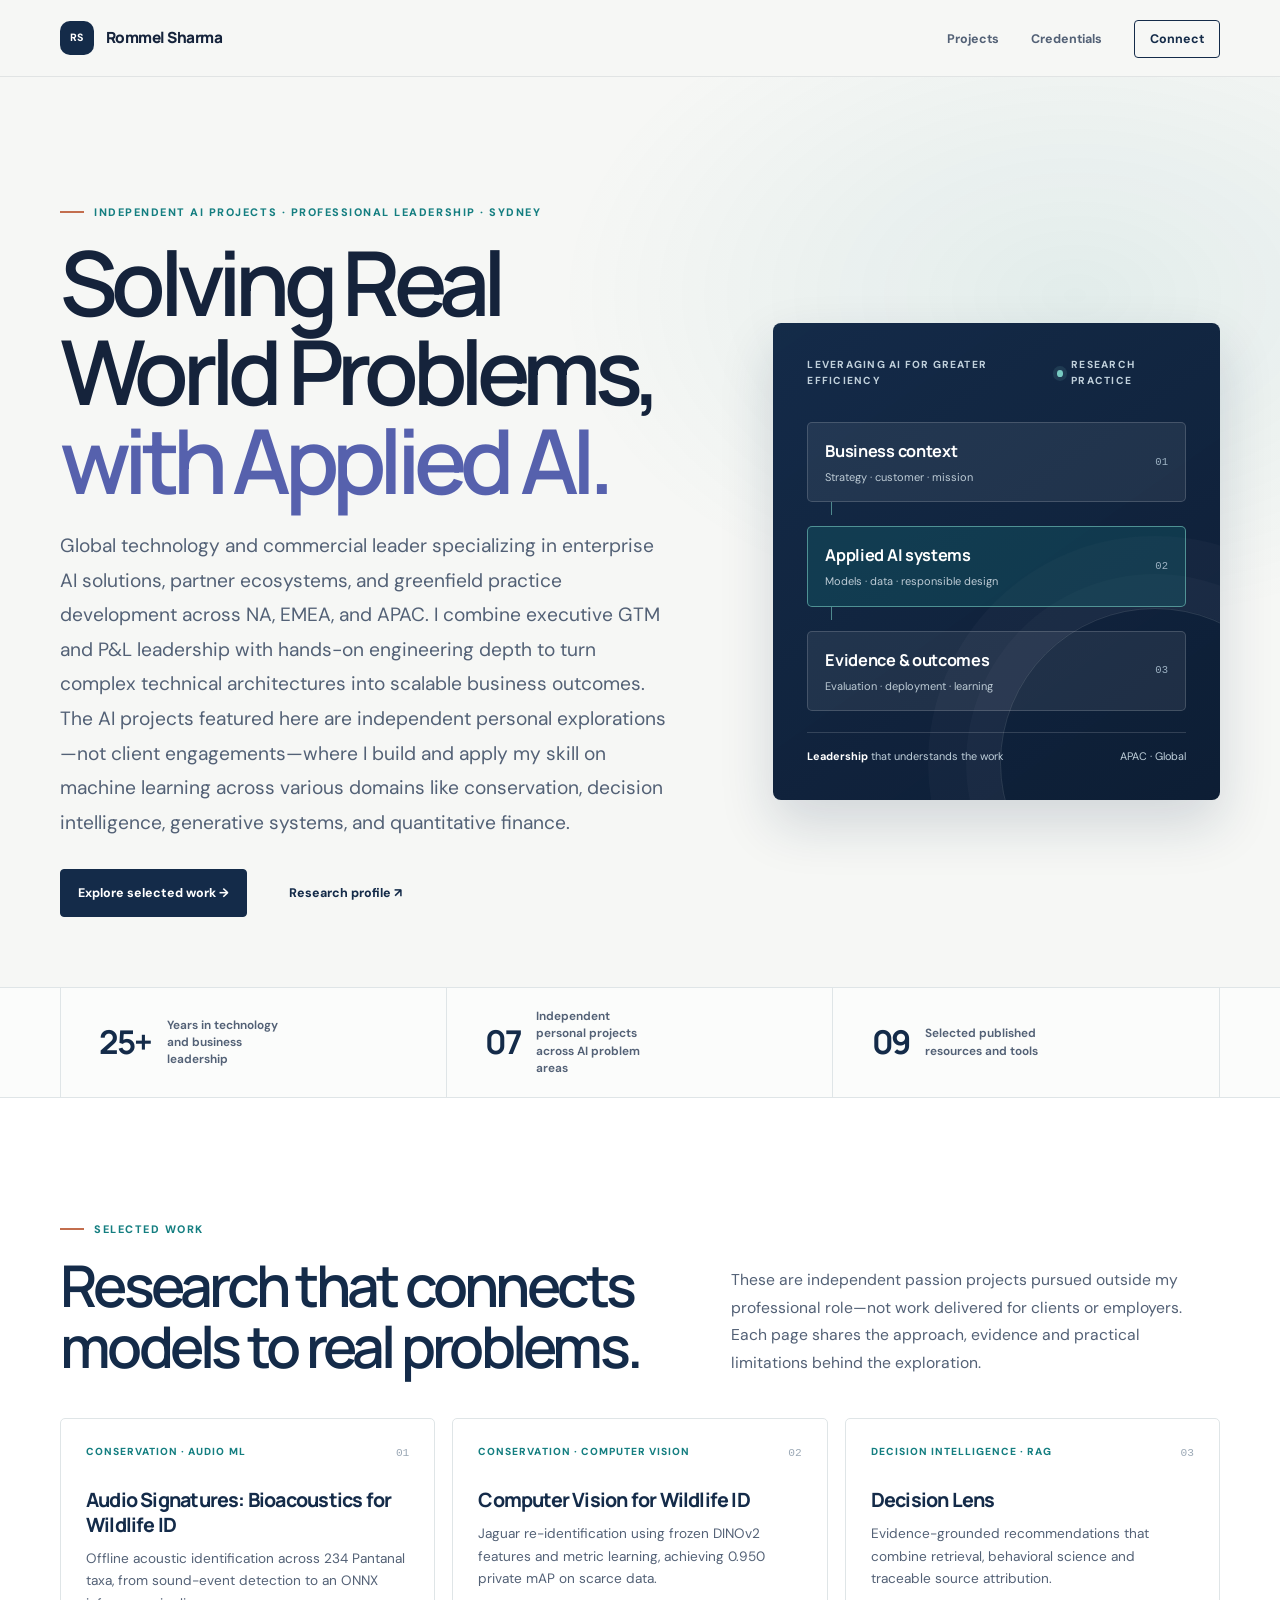
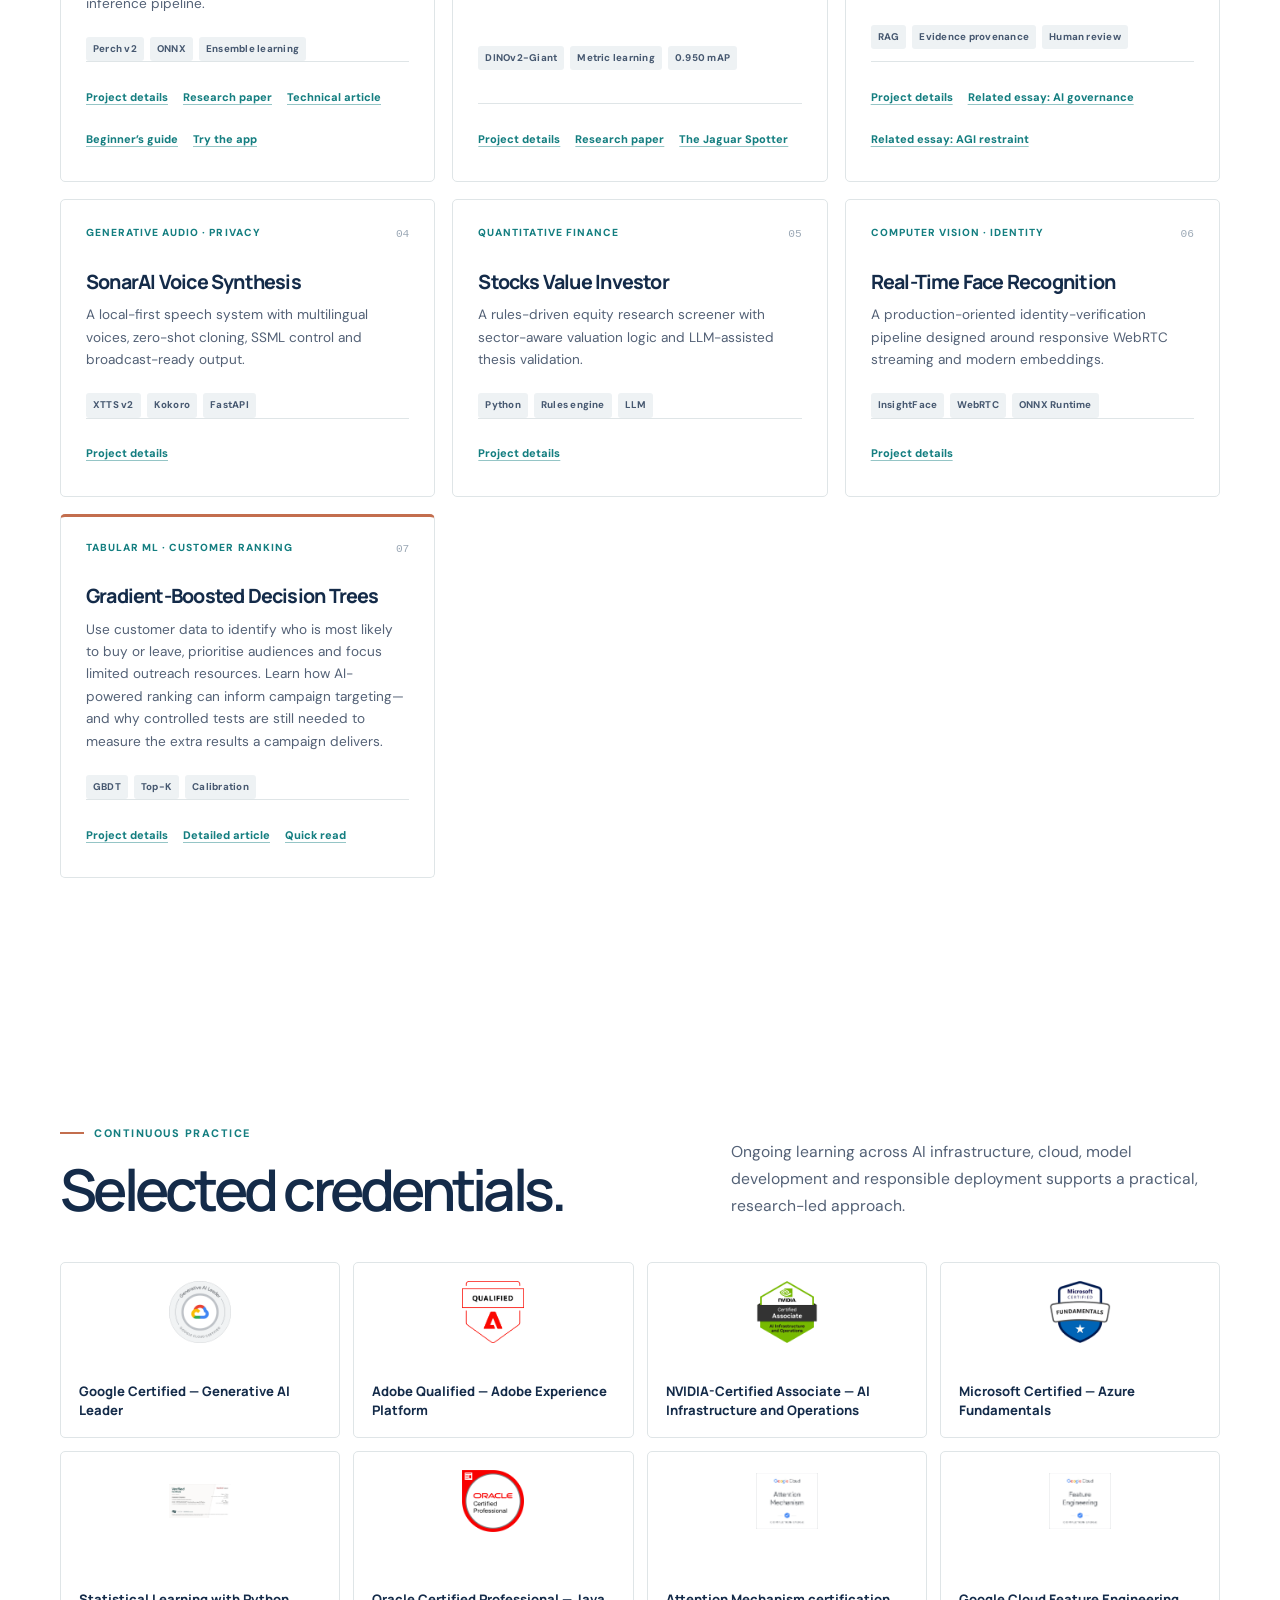
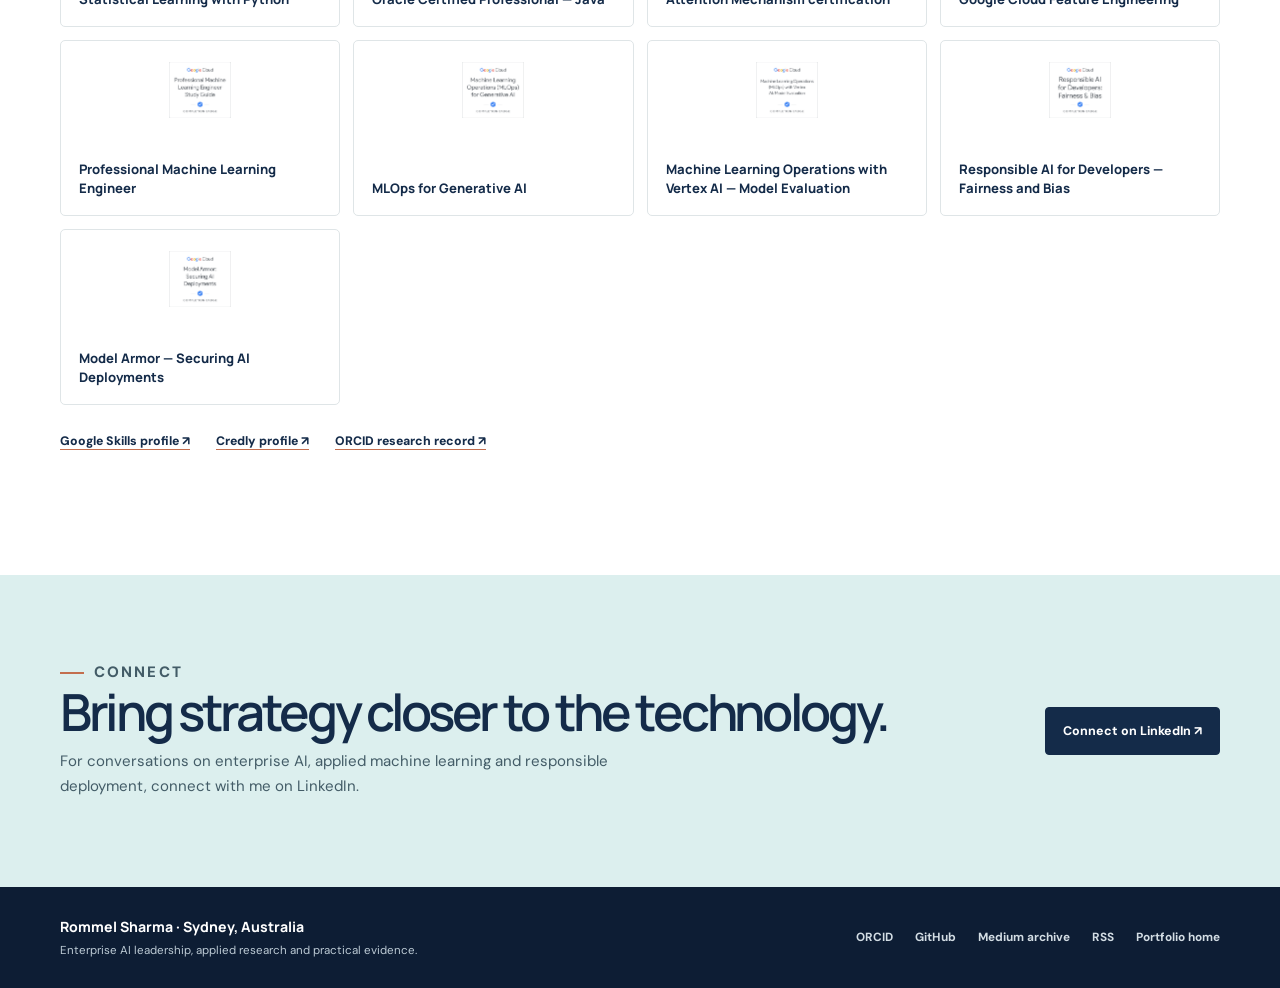
==== commit bd6ab7d6: "Update index.html" ====
--- a/index.html
+++ b/index.html
@@ -949,8 +949,8 @@
             <div class="hero-grid shell">
                 <div>
                     <p class="kicker">Independent AI projects · Professional leadership · Sydney</p>
-                    <h1 id="page-title">Exploring practical AI, <span>one project at a time.</span></h1>
-                    <p class="hero-copy">My professional experience spans more than 25 years across technology, product engineering, delivery and commercial leadership in APAC and global markets. The AI projects shown here are independent passion projects I pursue from personal interest—not client engagements or professional work. They give me a hands-on way to explore machine learning across conservation, decision intelligence, generative systems, finance and structured prediction.</p>
+                    <h1 id="page-title">Solving Real World Problems, <span>with Applied AI.</span></h1>
+                    <p class="hero-copy">Global technology and commercial leader specializing in enterprise AI solutions, partner ecosystems, and greenfield practice development across NA, EMEA, and APAC. I combine executive GTM and P&L leadership with hands-on engineering depth to turn complex technical architectures into scalable business outcomes. The AI projects featured here are independent personal explorations—not client engagements—where I build and apply my skill on machine learning across various domains like conservation, decision intelligence, generative systems, and quantitative finance.</p>
                     <div class="hero-actions">
                         <a class="button" href="#work">Explore selected work <span aria-hidden="true">&nbsp;→</span></a>
                         <a class="button button--quiet" href="https://orcid.org/0009-0005-6819-6219" target="_blank" rel="me noopener noreferrer">Research profile <span aria-hidden="true">&nbsp;↗</span></a>
